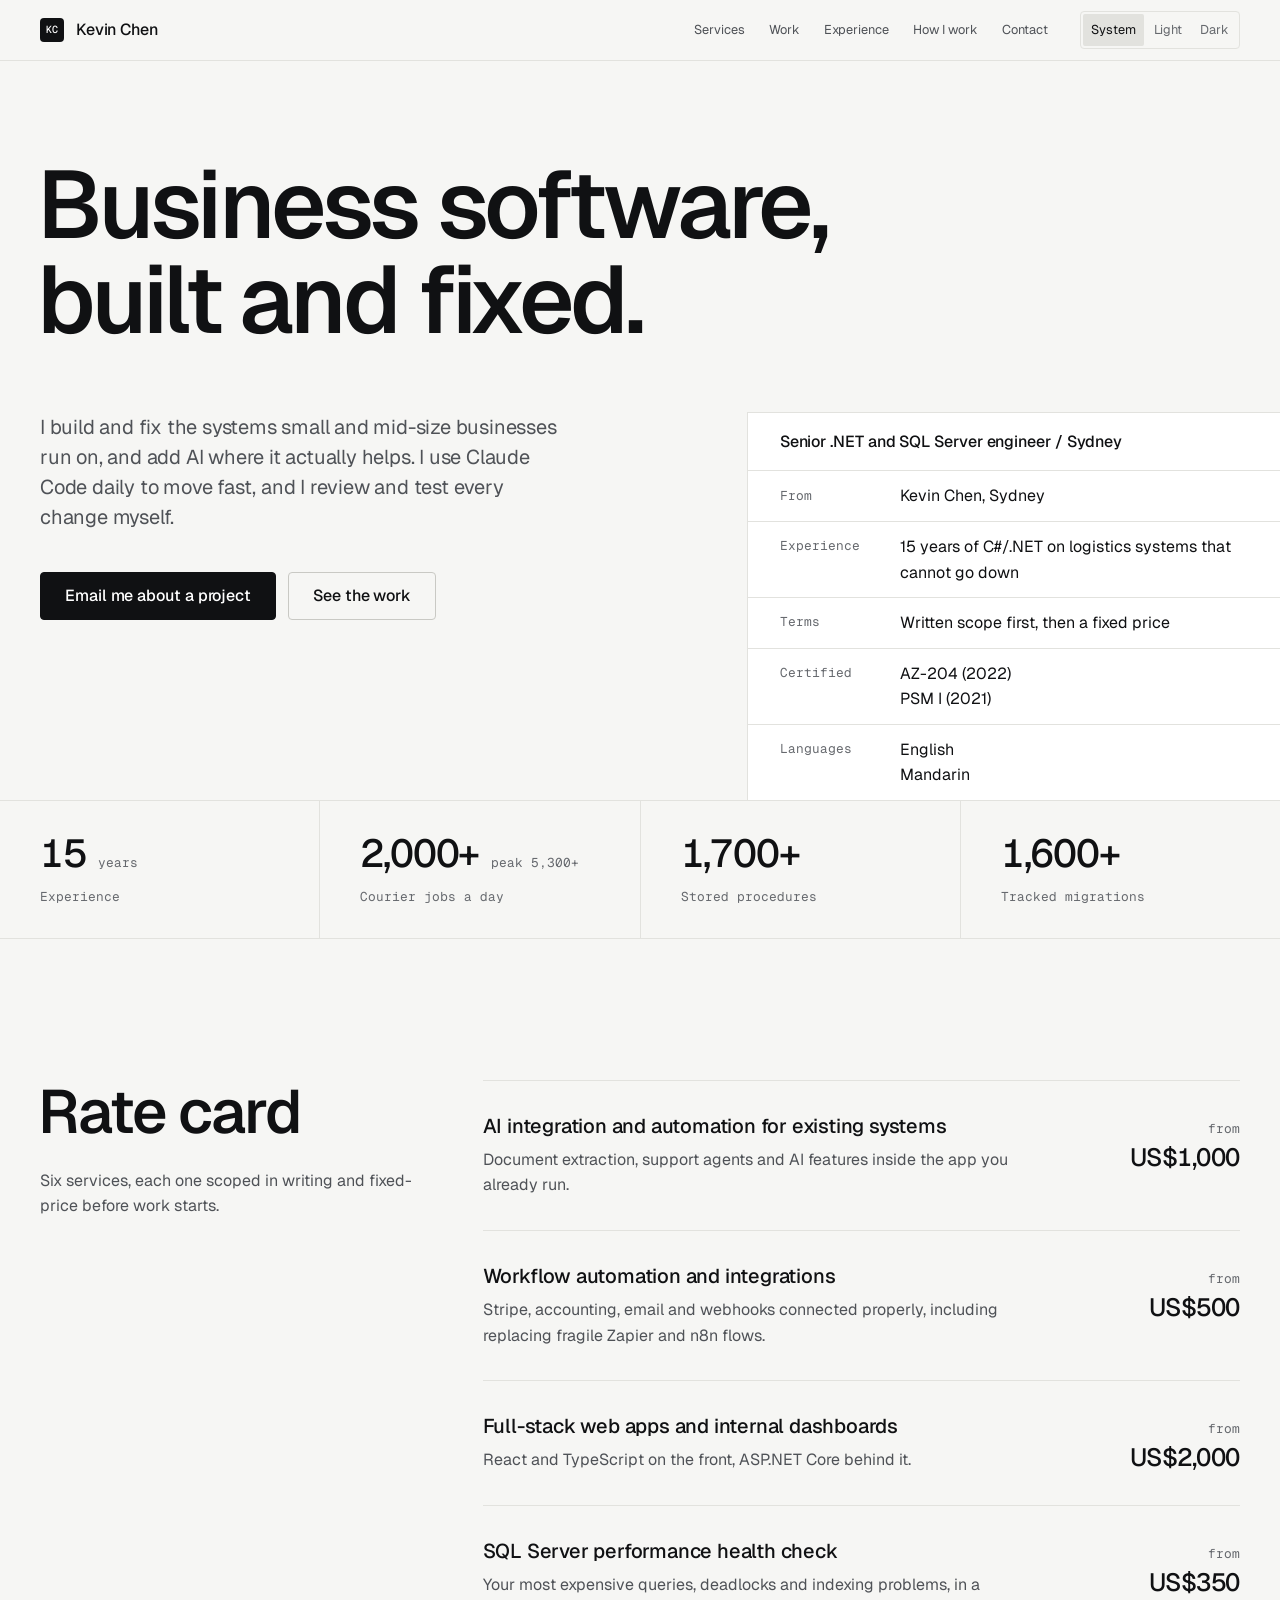
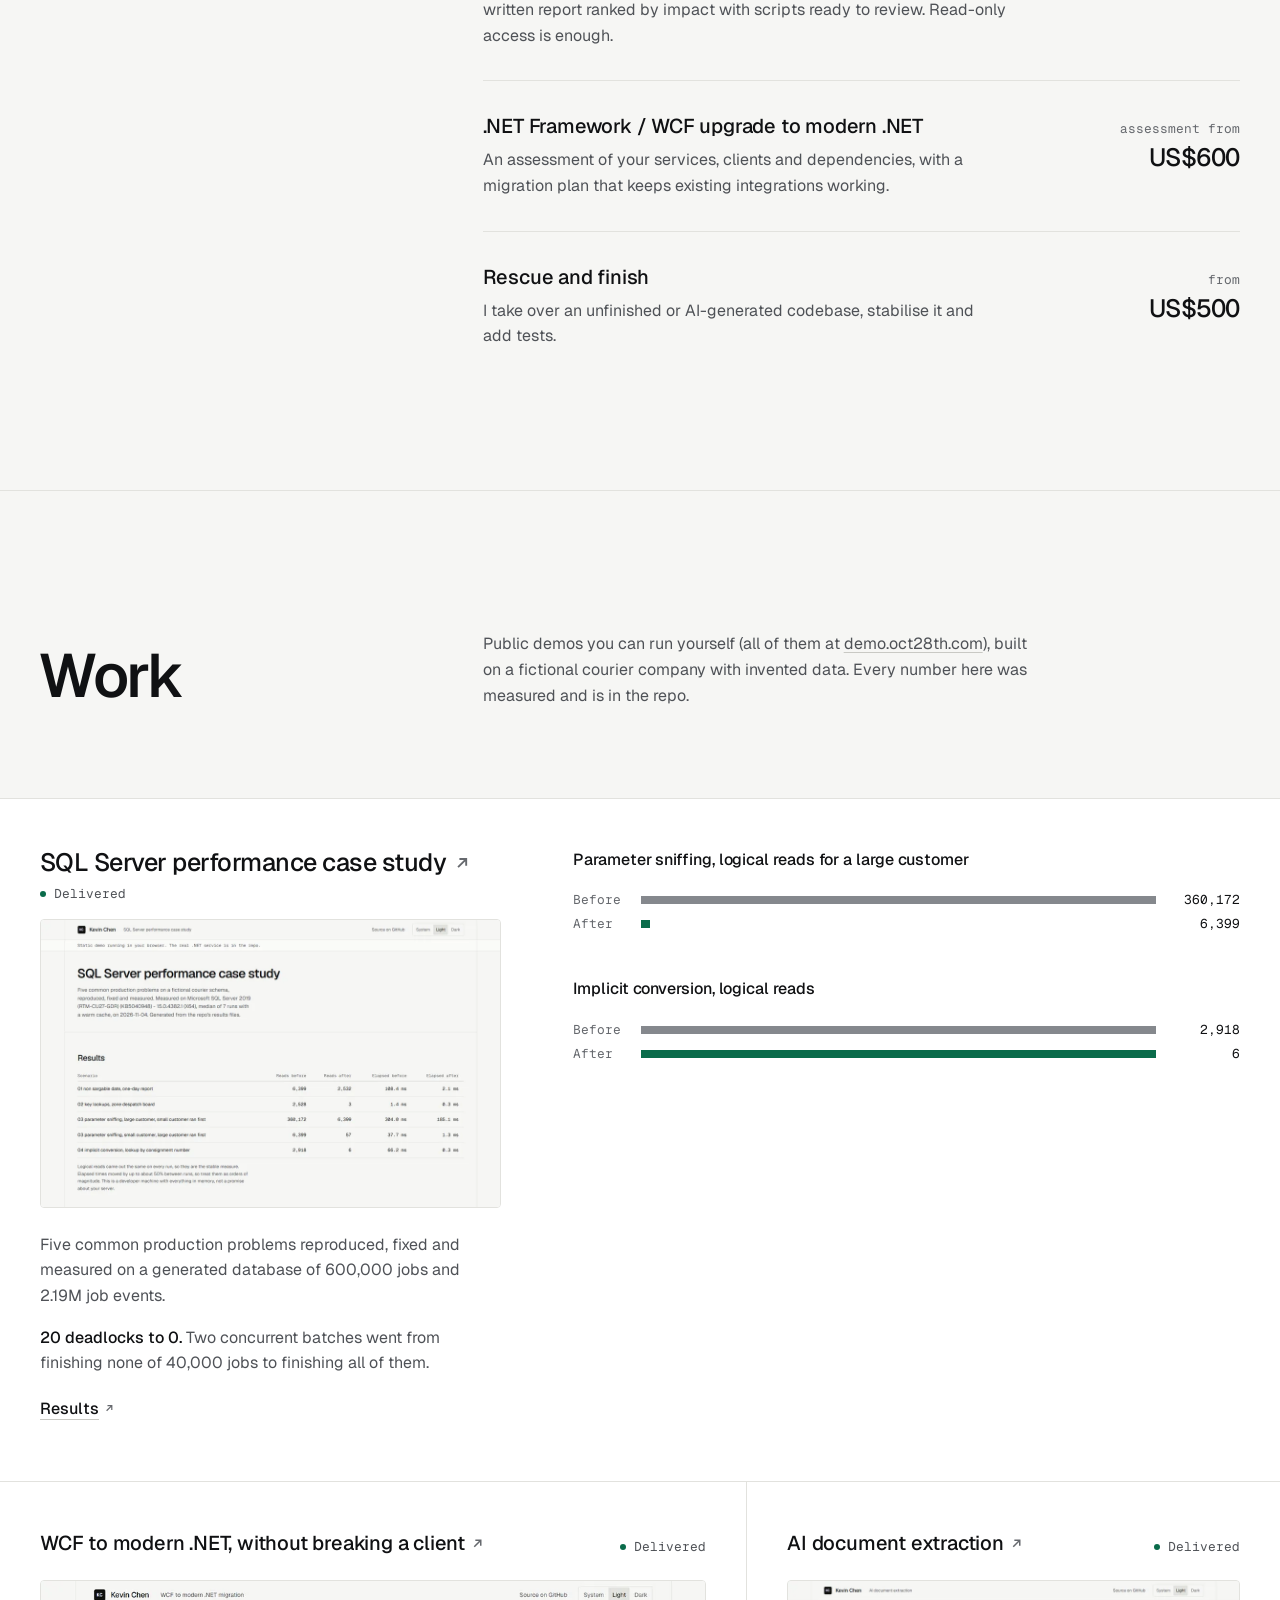
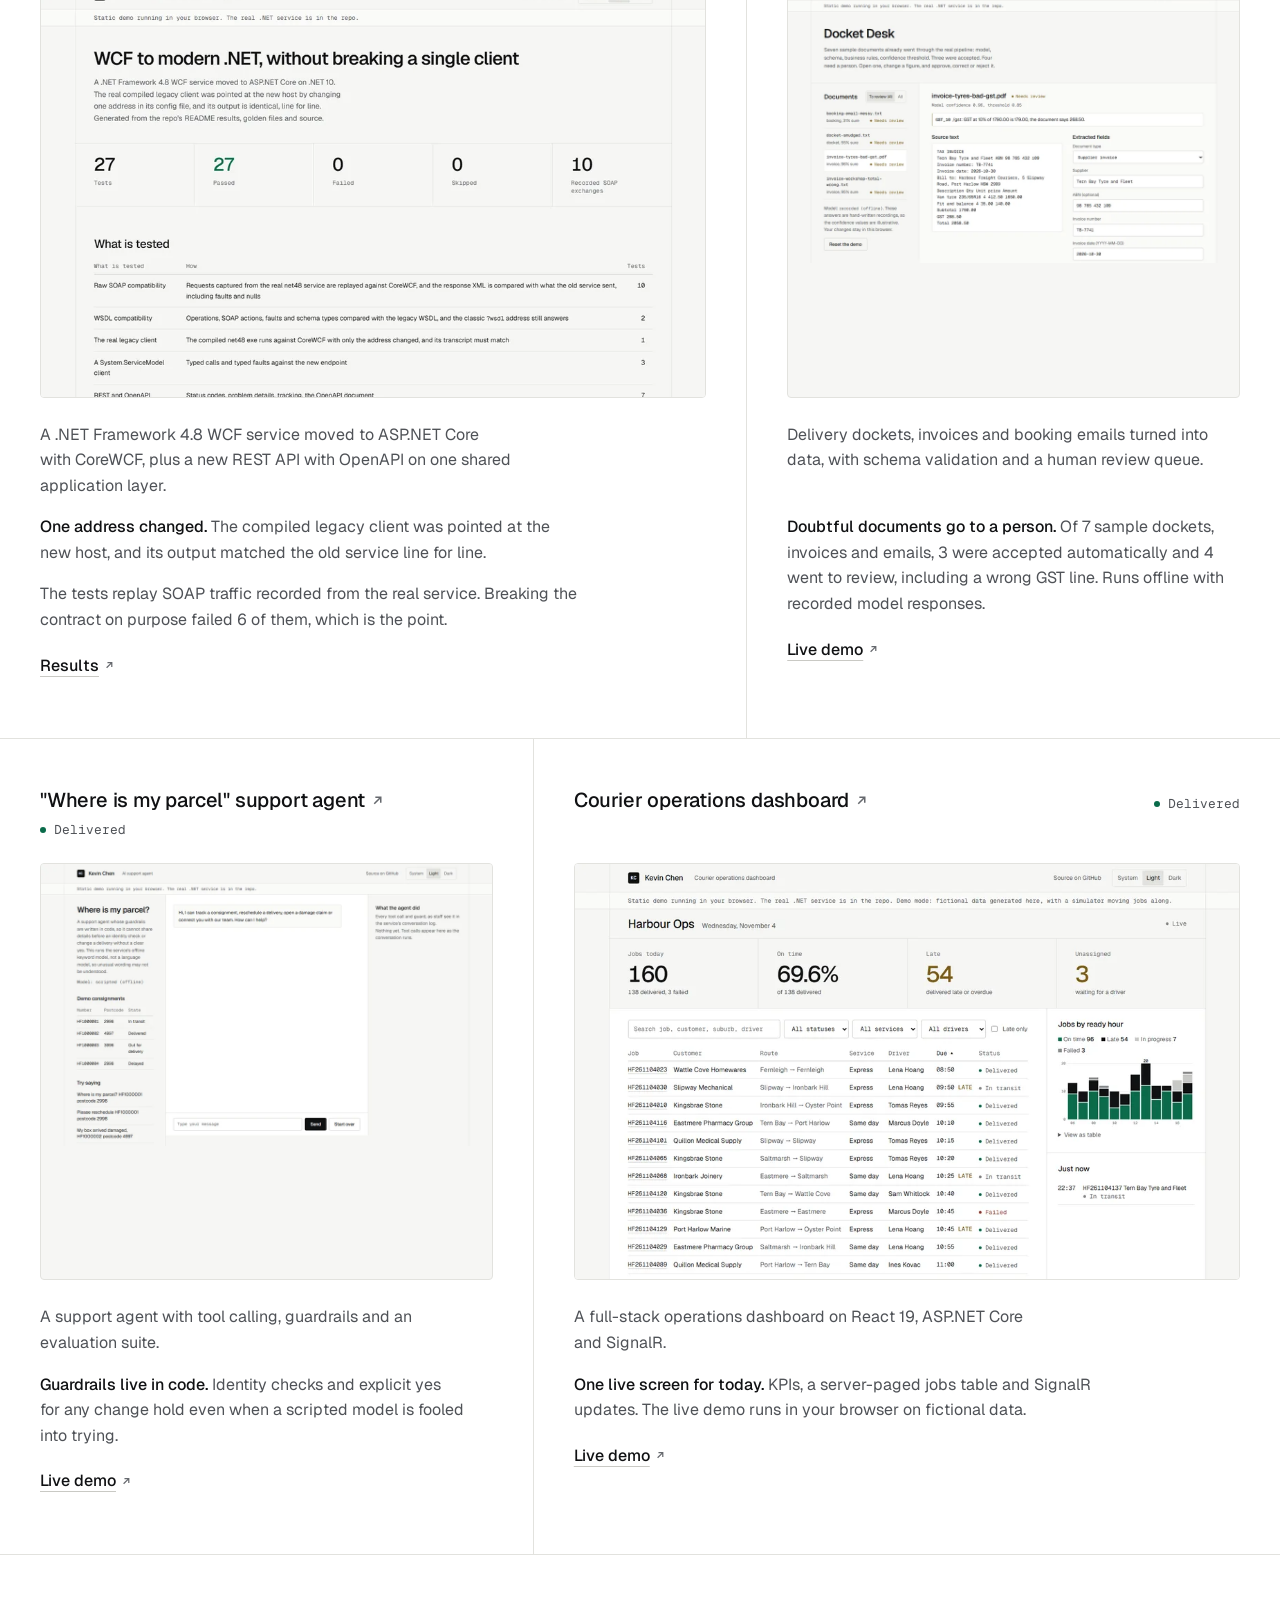
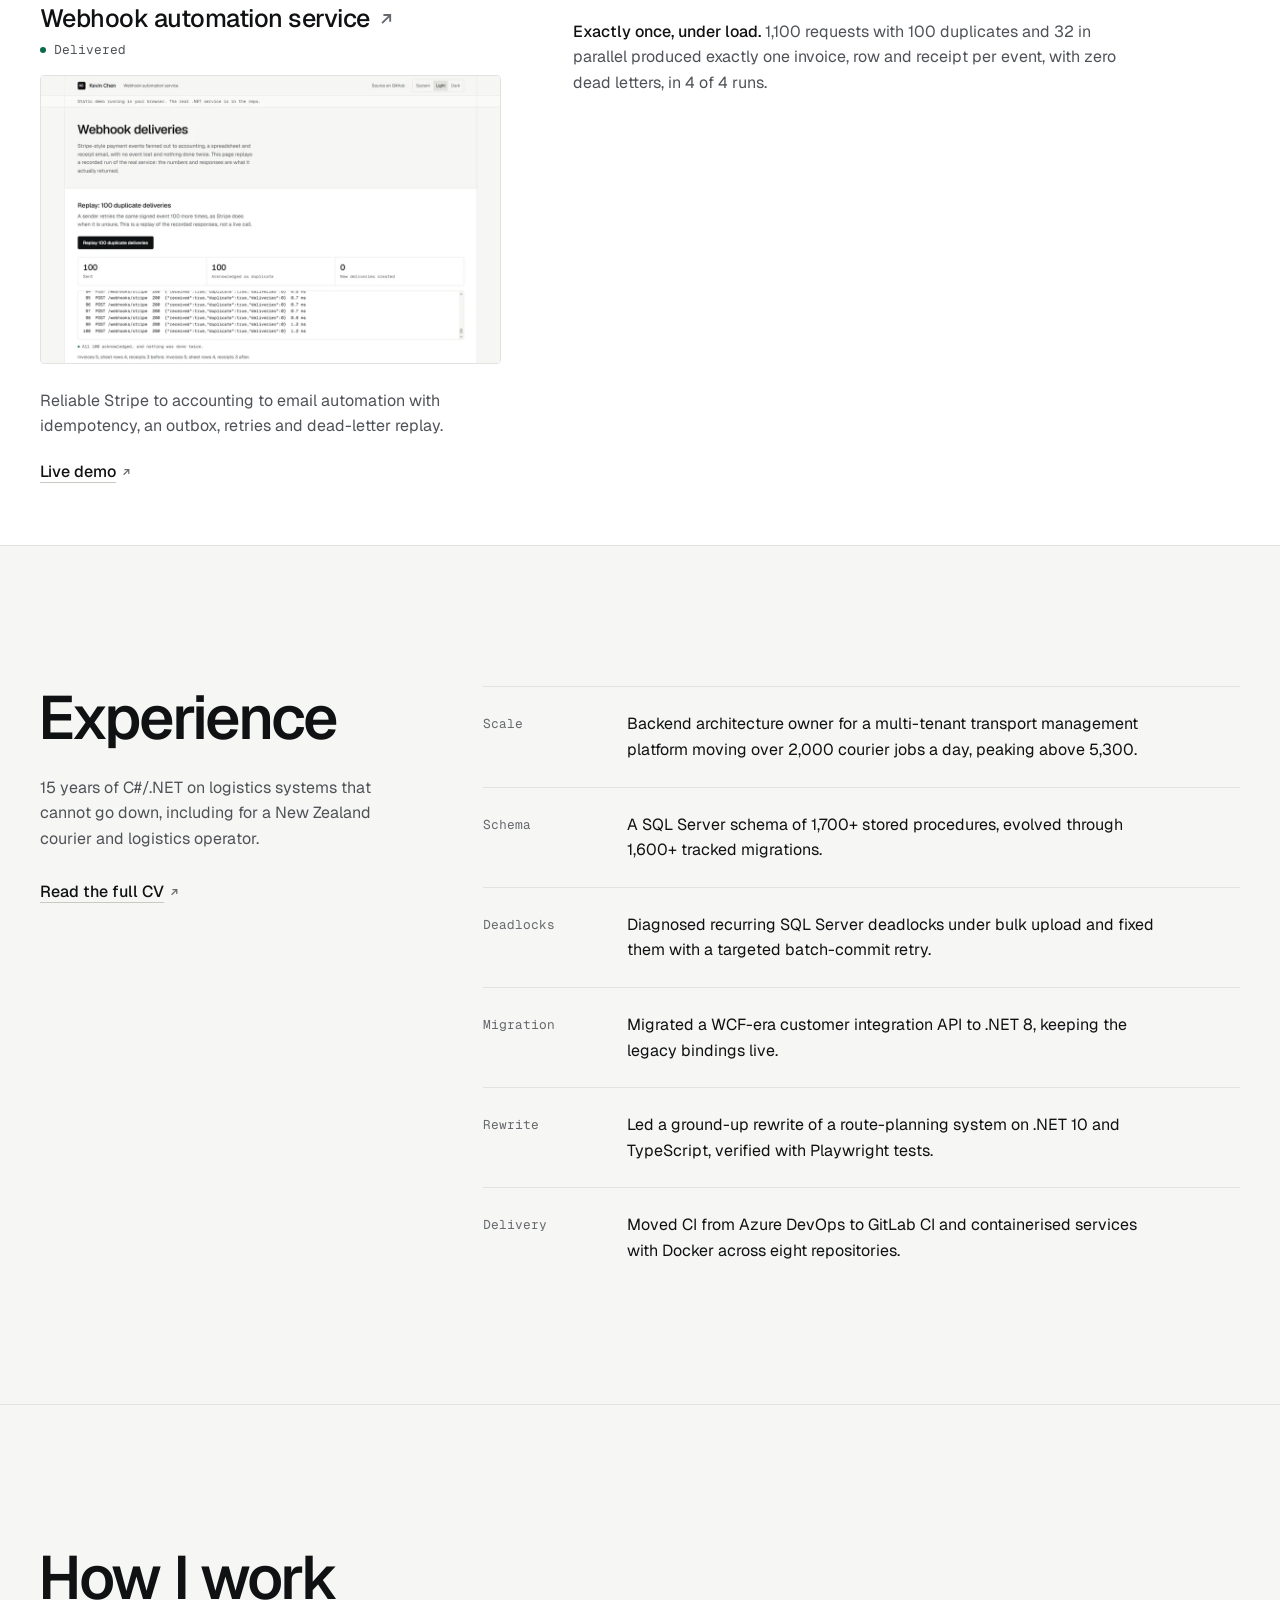
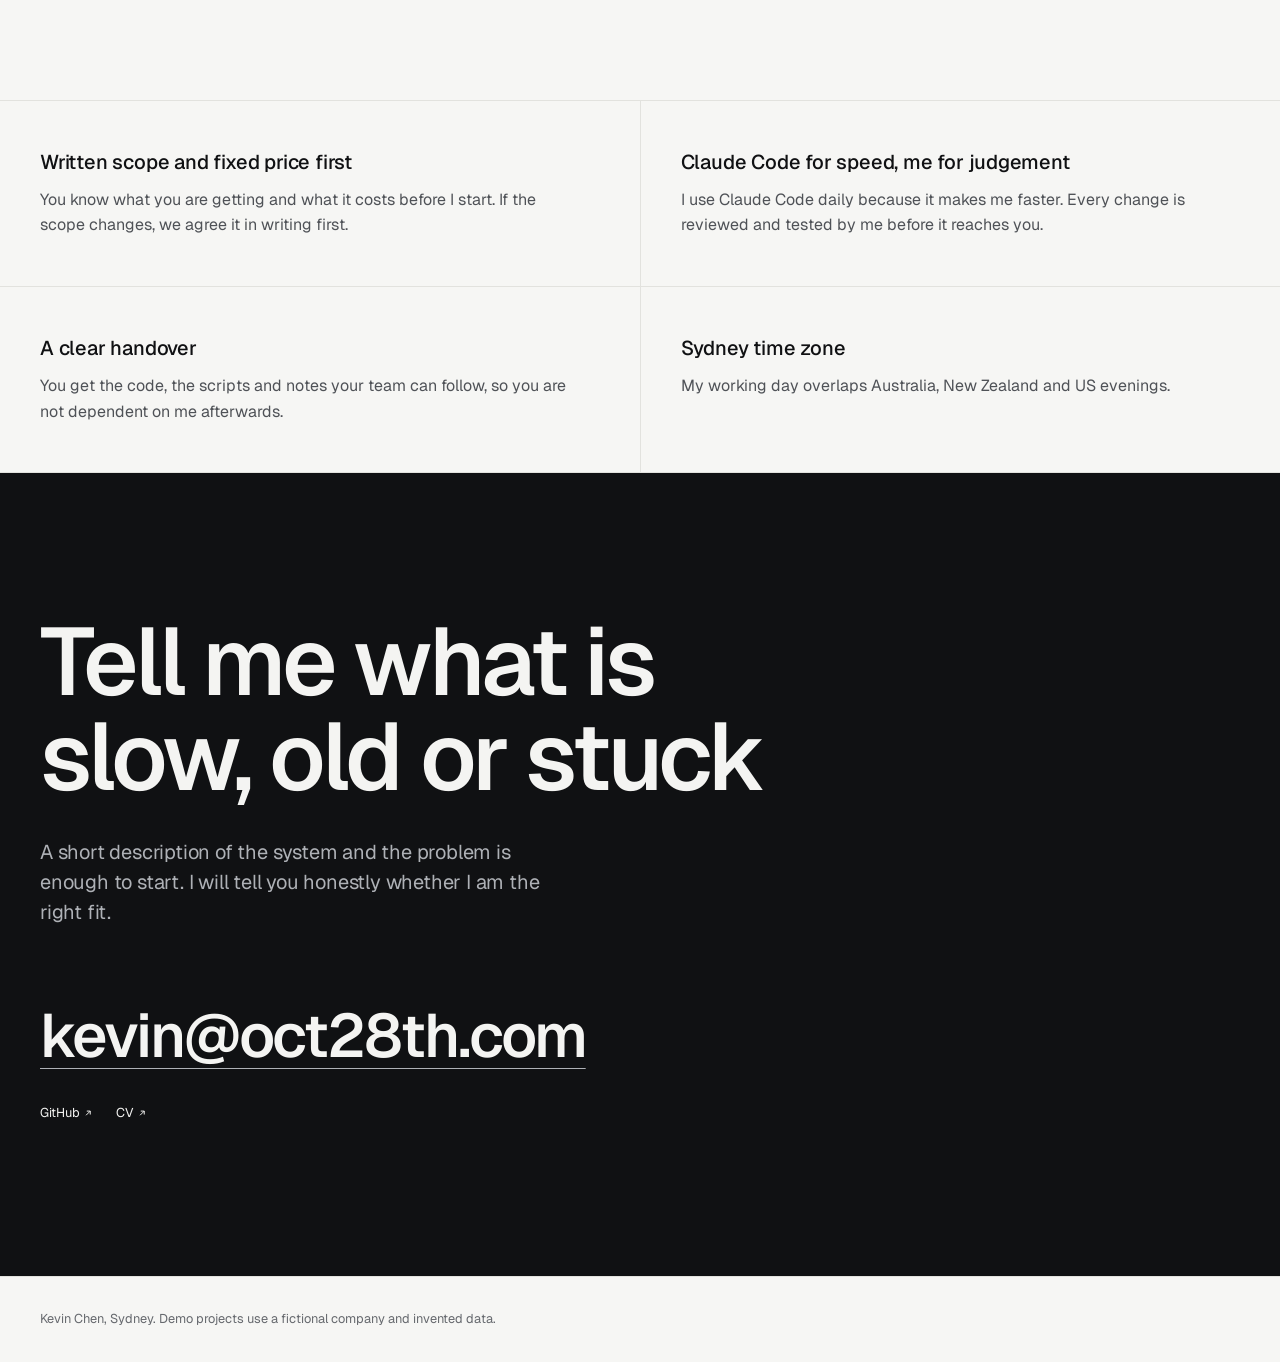
==== index.html @ 14c9fc5d "Work cards: clickable live demo thumbnails (light and dark), test counts removed except SQL" ====
<!doctype html>
<html lang="en">
<head>
  <meta charset="utf-8">
  <meta name="viewport" content="width=device-width, initial-scale=1">
  <title>Kevin Chen - Senior .NET and SQL Server Engineer, Sydney</title>
  <meta name="description" content="Senior .NET and SQL Server engineer in Sydney. I build and fix business software and add AI where it actually helps. Fixed price, written scope first.">
  <meta name="author" content="Kevin Chen">
  <link rel="canonical" href="https://oct28th.com/">
  <meta property="og:type" content="website">
  <meta property="og:site_name" content="Kevin Chen">
  <meta property="og:url" content="https://oct28th.com/">
  <meta property="og:title" content="Kevin Chen - Senior .NET and SQL Server Engineer">
  <meta property="og:description" content="I build and fix business software and add AI where it actually helps. Sydney based. Fixed price, written scope first.">
  <meta name="twitter:card" content="summary">
  <meta name="color-scheme" content="light dark">
  <meta name="theme-color" media="(prefers-color-scheme: light)" content="#f6f6f4">
  <meta name="theme-color" media="(prefers-color-scheme: dark)" content="#0a0b0c">
  <script>
    /* Runs before first paint so a saved theme never flashes. No saved choice means System: CSS follows the OS by itself. */
    (function () {
      var root = document.documentElement;
      root.classList.add("js");
      try {
        var saved = localStorage.getItem("theme");
        if (saved === "light" || saved === "dark") root.dataset.theme = saved;
      } catch (e) {}
    })();
  </script>
  <link rel="icon" href="favicon.svg" type="image/svg+xml">
  <link rel="preconnect" href="https://fonts.googleapis.com">
  <link rel="preconnect" href="https://fonts.gstatic.com" crossorigin>
  <link rel="stylesheet" href="https://fonts.googleapis.com/css2?family=Geist:wght@400..700&family=Geist+Mono:wght@400..600&display=swap">
  <link rel="stylesheet" href="styles.css">
</head>
<body>
  <a class="skip" href="#main">Skip to content</a>

  <svg width="0" height="0" class="sprite" aria-hidden="true" focusable="false">
    <symbol id="ext" viewBox="0 0 12 12"><path d="M3 9l6-6M4 3h5v5" fill="none" stroke="currentColor" stroke-width="1.4"/></symbol>
  </svg>

  <header class="topbar">
    <div class="wrap topbar-row">
      <a class="mark" href="#top"><span class="mark-box" aria-hidden="true">KC</span>Kevin Chen</a>
      <nav aria-label="Sections">
        <a href="#services">Services</a>
        <a href="#work">Work</a>
        <a href="#experience">Experience</a>
        <a href="#how">How I work</a>
        <a href="#contact">Contact</a>
      </nav>
      <fieldset class="theme">
        <legend class="sr">Theme</legend>
        <label><input type="radio" name="theme" value="system" checked><span>System</span></label>
        <label><input type="radio" name="theme" value="light"><span>Light</span></label>
        <label><input type="radio" name="theme" value="dark"><span>Dark</span></label>
      </fieldset>
    </div>
  </header>

  <main id="main">
    <section class="hero" id="top">
      <div class="wrap hero-inner">
        <h1><span>Business software,</span> <span>built and fixed.</span></h1>
        <div class="hero-grid">
          <div class="hero-copy">
            <p class="lede">I build and fix the systems small and mid-size businesses run on, and add AI where it actually helps. I use Claude Code daily to move fast, and I review and test every change myself.</p>
            <div class="actions">
              <a class="btn" href="mailto:kevin@oct28th.com?subject=Project%20enquiry">Email me about a project</a>
              <a class="btn btn-ghost" href="#work">See the work</a>
            </div>
          </div>

          <aside class="panel" aria-label="Summary">
            <p class="panel-head">Senior .NET and SQL Server engineer / Sydney</p>
            <dl>
              <div><dt>From</dt><dd>Kevin Chen, Sydney</dd></div>
              <div><dt>Experience</dt><dd>15 years of C#/.NET on logistics systems that cannot go down</dd></div>
              <div><dt>Terms</dt><dd>Written scope first, then a fixed price</dd></div>
              <div><dt>Certified</dt><dd>AZ-204 (2022)<br>PSM I (2021)</dd></div>
              <div><dt>Languages</dt><dd>English<br>Mandarin</dd></div>
            </dl>
          </aside>
        </div>
      </div>
    </section>

    <section class="tally" aria-label="Scale of past work">
      <div class="wrap">
        <dl class="tally-row">
          <div><dt>Experience</dt><dd>15 <small>years</small></dd></div>
          <div><dt>Courier jobs a day</dt><dd>2,000+ <small>peak 5,300+</small></dd></div>
          <div><dt>Stored procedures</dt><dd>1,700+</dd></div>
          <div><dt>Tracked migrations</dt><dd>1,600+</dd></div>
        </dl>
      </div>
    </section>

    <section class="section" id="services" aria-labelledby="services-title">
      <div class="wrap split">
        <header class="split-head">
          <h2 id="services-title">Rate card</h2>
          <p class="note">Six services, each one scoped in writing and fixed-price before work starts.</p>
        </header>
        <ol class="rates">
          <li>
            <div>
              <h3>AI integration and automation for existing systems</h3>
              <p>Document extraction, support agents and AI features inside the app you already run.</p>
            </div>
            <p class="rate-price"><small>from</small> US$1,000</p>
          </li>
          <li>
            <div>
              <h3>Workflow automation and integrations</h3>
              <p>Stripe, accounting, email and webhooks connected properly, including replacing fragile Zapier and n8n flows.</p>
            </div>
            <p class="rate-price"><small>from</small> US$500</p>
          </li>
          <li>
            <div>
              <h3>Full-stack web apps and internal dashboards</h3>
              <p>React and TypeScript on the front, ASP.NET Core behind it.</p>
            </div>
            <p class="rate-price"><small>from</small> US$2,000</p>
          </li>
          <li>
            <div>
              <h3>SQL Server performance health check</h3>
              <p>Your most expensive queries, deadlocks and indexing problems, in a written report ranked by impact with scripts ready to review. Read-only access is enough.</p>
            </div>
            <p class="rate-price"><small>from</small> US$350</p>
          </li>
          <li>
            <div>
              <h3>.NET Framework / WCF upgrade to modern .NET</h3>
              <p>An assessment of your services, clients and dependencies, with a migration plan that keeps existing integrations working.</p>
            </div>
            <p class="rate-price"><small>assessment from</small> US$600</p>
          </li>
          <li>
            <div>
              <h3>Rescue and finish</h3>
              <p>I take over an unfinished or AI-generated codebase, stabilise it and add tests.</p>
            </div>
            <p class="rate-price"><small>from</small> US$500</p>
          </li>
        </ol>
      </div>
    </section>

    <section class="section section-flush" id="work" aria-labelledby="work-title">
      <div class="wrap">
        <header class="top-head">
          <h2 id="work-title">Work</h2>
          <p class="note">Public demos you can run yourself (all of them at <a class="inline-link" href="https://demo.oct28th.com/" target="_blank" rel="noopener">demo.oct28th.com</a>), built on a fictional courier company with invented data. Every number here was measured and is in the repo.</p>
        </header>

        <div class="cases">
          <article class="case case-wide">
            <div class="case-copy">
              <div class="case-head">
                <h3><a href="https://github.com/KevinDemo/sqlserver-performance-demo" target="_blank" rel="noopener">SQL Server performance case study<svg class="ext" aria-hidden="true" focusable="false"><use href="#ext"/></svg><span class="sr"> (opens in a new tab)</span></a></h3>
                <p class="tag">Delivered</p>
              </div>
              <a class="case-shot" href="https://demo.oct28th.com/sqlserver-performance-demo/" target="_blank" rel="noopener" aria-label="Open the SQL Server performance results live demo (opens in a new tab)">
                <img class="shot-light" src="img/sqlserver-performance-demo-light.webp" width="960" height="600" loading="lazy" decoding="async" alt="Screenshot of the SQL Server performance results">
                <img class="shot-dark" src="img/sqlserver-performance-demo-dark.webp" width="960" height="600" loading="lazy" decoding="async" alt="Screenshot of the SQL Server performance results">
              </a>
              <p>Five common production problems reproduced, fixed and measured on a generated database of 600,000 jobs and 2.19M job events.</p>
              <p class="result"><strong>20 deadlocks to 0.</strong> Two concurrent batches went from finishing none of 40,000 jobs to finishing all of them.</p>
              <p class="case-extra"><a class="textlink" href="https://demo.oct28th.com/sqlserver-performance-demo/" target="_blank" rel="noopener">Results<svg class="ext" aria-hidden="true" focusable="false"><use href="#ext"/></svg><span class="sr"> (opens in a new tab)</span></a></p>
            </div>
            <div class="case-proof">
              <figure class="meter">
                <figcaption>Parameter sniffing, logical reads for a large customer</figcaption>
                <div class="meter-row"><span class="meter-key">Before</span><span class="meter-track"><i class="meter-before" style="width:100%"></i></span><span class="meter-val">360,172</span></div>
                <div class="meter-row"><span class="meter-key">After</span><span class="meter-track"><i class="meter-after" style="width:1.78%"></i></span><span class="meter-val">6,399</span></div>
              </figure>
              <figure class="meter">
                <figcaption>Implicit conversion, logical reads</figcaption>
                <div class="meter-row"><span class="meter-key">Before</span><span class="meter-track"><i class="meter-before" style="width:100%"></i></span><span class="meter-val">2,918</span></div>
                <div class="meter-row"><span class="meter-key">After</span><span class="meter-track"><i class="meter-after" style="width:0.21%"></i></span><span class="meter-val">6</span></div>
              </figure>
            </div>
          </article>

          <article class="case case-7">
            <div class="case-head">
              <h3><a href="https://github.com/KevinDemo/wcf-to-modern-dotnet-migration" target="_blank" rel="noopener">WCF to modern .NET, without breaking a client<svg class="ext" aria-hidden="true" focusable="false"><use href="#ext"/></svg><span class="sr"> (opens in a new tab)</span></a></h3>
              <p class="tag">Delivered</p>
            </div>
            <a class="case-shot" href="https://demo.oct28th.com/wcf-to-modern-dotnet-migration/" target="_blank" rel="noopener" aria-label="Open the WCF migration results live demo (opens in a new tab)">
              <img class="shot-light" src="img/wcf-to-modern-dotnet-migration-light.webp" width="960" height="600" loading="lazy" decoding="async" alt="Screenshot of the WCF migration results">
              <img class="shot-dark" src="img/wcf-to-modern-dotnet-migration-dark.webp" width="960" height="600" loading="lazy" decoding="async" alt="Screenshot of the WCF migration results">
            </a>
            <p>A .NET Framework 4.8 WCF service moved to ASP.NET Core with CoreWCF, plus a new REST API with OpenAPI on one shared application layer.</p>
            <div class="case-after">
              <p class="result"><strong>One address changed.</strong> The compiled legacy client was pointed at the new host, and its output matched the old service line for line.</p>
              <p class="result">The tests replay SOAP traffic recorded from the real service. Breaking the contract on purpose failed 6 of them, which is the point.</p>
              <p class="case-extra"><a class="textlink" href="https://demo.oct28th.com/wcf-to-modern-dotnet-migration/" target="_blank" rel="noopener">Results<svg class="ext" aria-hidden="true" focusable="false"><use href="#ext"/></svg><span class="sr"> (opens in a new tab)</span></a></p>
            </div>
          </article>

          <article class="case case-5">
            <div class="case-head">
              <h3><a href="https://github.com/KevinDemo/ai-document-extraction" target="_blank" rel="noopener">AI document extraction<svg class="ext" aria-hidden="true" focusable="false"><use href="#ext"/></svg><span class="sr"> (opens in a new tab)</span></a></h3>
              <p class="tag">Delivered</p>
            </div>
            <a class="case-shot" href="https://demo.oct28th.com/ai-document-extraction/" target="_blank" rel="noopener" aria-label="Open the AI document extraction review queue live demo (opens in a new tab)">
              <img class="shot-light" src="img/ai-document-extraction-light.webp" width="960" height="600" loading="lazy" decoding="async" alt="Screenshot of the AI document extraction review queue">
              <img class="shot-dark" src="img/ai-document-extraction-dark.webp" width="960" height="600" loading="lazy" decoding="async" alt="Screenshot of the AI document extraction review queue">
            </a>
            <p>Delivery dockets, invoices and booking emails turned into data, with schema validation and a human review queue.</p>
            <div class="case-after">
              <p class="result"><strong>Doubtful documents go to a person.</strong> Of 7 sample dockets, invoices and emails, 3 were accepted automatically and 4 went to review, including a wrong GST line. Runs offline with recorded model responses.</p>
              <p class="case-extra"><a class="textlink" href="https://demo.oct28th.com/ai-document-extraction/" target="_blank" rel="noopener">Live demo<svg class="ext" aria-hidden="true" focusable="false"><use href="#ext"/></svg><span class="sr"> (opens in a new tab)</span></a></p>
            </div>
          </article>

          <article class="case case-5">
            <div class="case-head">
              <h3><a href="https://github.com/KevinDemo/ai-support-agent" target="_blank" rel="noopener">"Where is my parcel" support agent<svg class="ext" aria-hidden="true" focusable="false"><use href="#ext"/></svg><span class="sr"> (opens in a new tab)</span></a></h3>
              <p class="tag">Delivered</p>
            </div>
            <a class="case-shot" href="https://demo.oct28th.com/ai-support-agent/" target="_blank" rel="noopener" aria-label="Open the Support agent chat live demo (opens in a new tab)">
              <img class="shot-light" src="img/ai-support-agent-light.webp" width="960" height="600" loading="lazy" decoding="async" alt="Screenshot of the Support agent chat">
              <img class="shot-dark" src="img/ai-support-agent-dark.webp" width="960" height="600" loading="lazy" decoding="async" alt="Screenshot of the Support agent chat">
            </a>
            <p>A support agent with tool calling, guardrails and an evaluation suite.</p>
            <div class="case-after">
              <p class="result"><strong>Guardrails live in code.</strong> Identity checks and explicit yes for any change hold even when a scripted model is fooled into trying.</p>
              <p class="case-extra"><a class="textlink" href="https://demo.oct28th.com/ai-support-agent/" target="_blank" rel="noopener">Live demo<svg class="ext" aria-hidden="true" focusable="false"><use href="#ext"/></svg><span class="sr"> (opens in a new tab)</span></a></p>
            </div>
          </article>

          <article class="case case-7">
            <div class="case-head">
              <h3><a href="https://github.com/KevinDemo/courier-ops-dashboard" target="_blank" rel="noopener">Courier operations dashboard<svg class="ext" aria-hidden="true" focusable="false"><use href="#ext"/></svg><span class="sr"> (opens in a new tab)</span></a></h3>
              <p class="tag">Delivered</p>
            </div>
            <a class="case-shot" href="https://demo.oct28th.com/courier-ops-dashboard/" target="_blank" rel="noopener" aria-label="Open the Courier operations dashboard live demo (opens in a new tab)">
              <img class="shot-light" src="img/courier-ops-dashboard-light.webp" width="960" height="600" loading="lazy" decoding="async" alt="Screenshot of the Courier operations dashboard">
              <img class="shot-dark" src="img/courier-ops-dashboard-dark.webp" width="960" height="600" loading="lazy" decoding="async" alt="Screenshot of the Courier operations dashboard">
            </a>
            <p>A full-stack operations dashboard on React 19, ASP.NET Core and SignalR.</p>
            <div class="case-after">
              <p class="result"><strong>One live screen for today.</strong> KPIs, a server-paged jobs table and SignalR updates. The live demo runs in your browser on fictional data.</p>
              <p class="case-extra"><a class="textlink" href="https://demo.oct28th.com/courier-ops-dashboard/" target="_blank" rel="noopener">Live demo<svg class="ext" aria-hidden="true" focusable="false"><use href="#ext"/></svg><span class="sr"> (opens in a new tab)</span></a></p>
            </div>
          </article>

          <article class="case case-wide">
            <div class="case-copy">
              <div class="case-head">
                <h3><a href="https://github.com/KevinDemo/webhook-automation-service" target="_blank" rel="noopener">Webhook automation service<svg class="ext" aria-hidden="true" focusable="false"><use href="#ext"/></svg><span class="sr"> (opens in a new tab)</span></a></h3>
                <p class="tag">Delivered</p>
              </div>
              <a class="case-shot" href="https://demo.oct28th.com/webhook-automation-service/" target="_blank" rel="noopener" aria-label="Open the Webhook replay admin page live demo (opens in a new tab)">
                <img class="shot-light" src="img/webhook-automation-service-light.webp" width="960" height="600" loading="lazy" decoding="async" alt="Screenshot of the Webhook replay admin page">
                <img class="shot-dark" src="img/webhook-automation-service-dark.webp" width="960" height="600" loading="lazy" decoding="async" alt="Screenshot of the Webhook replay admin page">
              </a>
              <p>Reliable Stripe to accounting to email automation with idempotency, an outbox, retries and dead-letter replay.</p>
              <p class="case-extra"><a class="textlink" href="https://demo.oct28th.com/webhook-automation-service/" target="_blank" rel="noopener">Live demo<svg class="ext" aria-hidden="true" focusable="false"><use href="#ext"/></svg><span class="sr"> (opens in a new tab)</span></a></p>
            </div>
            <div class="case-proof">
              <p class="result"><strong>Exactly once, under load.</strong> 1,100 requests with 100 duplicates and 32 in parallel produced exactly one invoice, row and receipt per event, with zero dead letters, in 4 of 4 runs.</p>
            </div>
          </article>
        </div>
      </div>
    </section>

    <section class="section" id="experience" aria-labelledby="experience-title">
      <div class="wrap split">
        <header class="split-head">
          <h2 id="experience-title">Experience</h2>
          <p class="note">15 years of C#/.NET on logistics systems that cannot go down, including for a New Zealand courier and logistics operator.</p>
          <p class="split-link"><a class="textlink" href="https://oct28th.com/cv/" target="_blank" rel="noopener">Read the full CV<svg class="ext" aria-hidden="true" focusable="false"><use href="#ext"/></svg><span class="sr"> (opens in a new tab)</span></a></p>
        </header>
        <ul class="log">
          <li><span class="log-key">Scale</span><p>Backend architecture owner for a multi-tenant transport management platform moving over 2,000 courier jobs a day, peaking above 5,300.</p></li>
          <li><span class="log-key">Schema</span><p>A SQL Server schema of 1,700+ stored procedures, evolved through 1,600+ tracked migrations.</p></li>
          <li><span class="log-key">Deadlocks</span><p>Diagnosed recurring SQL Server deadlocks under bulk upload and fixed them with a targeted batch-commit retry.</p></li>
          <li><span class="log-key">Migration</span><p>Migrated a WCF-era customer integration API to .NET 8, keeping the legacy bindings live.</p></li>
          <li><span class="log-key">Rewrite</span><p>Led a ground-up rewrite of a route-planning system on .NET 10 and TypeScript, verified with Playwright tests.</p></li>
          <li><span class="log-key">Delivery</span><p>Moved CI from Azure DevOps to GitLab CI and containerised services with Docker across eight repositories.</p></li>
        </ul>
      </div>
    </section>

    <section class="section section-flush" id="how" aria-labelledby="how-title">
      <div class="wrap">
        <header class="top-head">
          <h2 id="how-title">How I work</h2>
        </header>
        <ol class="terms">
          <li>
            <h3>Written scope and fixed price first</h3>
            <p>You know what you are getting and what it costs before I start. If the scope changes, we agree it in writing first.</p>
          </li>
          <li>
            <h3>Claude Code for speed, me for judgement</h3>
            <p>I use Claude Code daily because it makes me faster. Every change is reviewed and tested by me before it reaches you.</p>
          </li>
          <li>
            <h3>A clear handover</h3>
            <p>You get the code, the scripts and notes your team can follow, so you are not dependent on me afterwards.</p>
          </li>
          <li>
            <h3>Sydney time zone</h3>
            <p>My working day overlaps Australia, New Zealand and US evenings.</p>
          </li>
        </ol>
      </div>
    </section>

    <section class="contact" id="contact" aria-labelledby="contact-title">
      <div class="wrap contact-inner">
        <h2 id="contact-title">Tell me what is slow, old or stuck</h2>
        <p class="contact-note">A short description of the system and the problem is enough to start. I will tell you honestly whether I am the right fit.</p>
        <p><a class="contact-mail" href="mailto:kevin@oct28th.com?subject=Project%20enquiry">kevin@oct28th.com</a></p>
        <p class="contact-links">
          <a href="https://github.com/KevinDemo" target="_blank" rel="noopener">GitHub<svg class="ext" aria-hidden="true" focusable="false"><use href="#ext"/></svg><span class="sr"> (opens in a new tab)</span></a>
          <a href="https://oct28th.com/cv/" target="_blank" rel="noopener">CV<svg class="ext" aria-hidden="true" focusable="false"><use href="#ext"/></svg><span class="sr"> (opens in a new tab)</span></a>
          <!-- Upwork profile link goes here once the profile exists, for example: <a href="UPWORK_PROFILE_URL" target="_blank" rel="noopener">Upwork</a> -->
        </p>
      </div>
    </section>
  </main>

  <footer class="footer">
    <div class="wrap">
      <p>Kevin Chen, Sydney. Demo projects use a fictional company and invented data.</p>
    </div>
  </footer>

  <script>
    (function () {
      var root = document.documentElement;
      var metas = document.querySelectorAll('meta[name="theme-color"]');
      var system = [].map.call(metas, function (m) { return m.content; });
      var chrome = { light: "#f6f6f4", dark: "#0a0b0c" };
      var radios = document.querySelectorAll('input[name="theme"]');

      function apply(choice) {
        if (choice === "system") delete root.dataset.theme;
        else root.dataset.theme = choice;
        [].forEach.call(metas, function (m, i) { m.content = chrome[choice] || system[i]; });
      }

      var saved = "system";
      try { saved = localStorage.getItem("theme") || "system"; } catch (e) {}
      if (saved !== "light" && saved !== "dark") saved = "system";
      apply(saved);

      if ("IntersectionObserver" in window && !matchMedia("(prefers-reduced-motion: reduce)").matches) {
        var seen = new IntersectionObserver(function (entries) {
          entries.forEach(function (entry) {
            if (!entry.isIntersecting) return;
            entry.target.classList.remove("arm");
            seen.unobserve(entry.target);
          });
        }, { rootMargin: "0px 0px -15% 0px" });
        [].forEach.call(document.querySelectorAll(".meter"), function (meter) {
          if (meter.getBoundingClientRect().top < innerHeight) return;
          meter.classList.add("arm");
          seen.observe(meter);
        });
      }

      [].forEach.call(radios, function (radio) {
        radio.checked = radio.value === saved;
        radio.addEventListener("change", function () {
          apply(radio.value);
          try { localStorage.setItem("theme", radio.value); } catch (e) {}
        });
      });
    })();
  </script>
</body>
</html>
---- styles.css ----
/* The Measured Sheet. Tokens and rules are documented in DESIGN.md. */

:root {
  color-scheme: light;

  /* Light: stone ground, white sheets, solid ink close. */
  --ground: #f6f6f4;
  --surface: #ffffff;
  --surface-raised: #fbfbf9;
  --line: #e2e2de;
  --line-strong: #c9c9c4;
  --ink: #101113;
  --ink-2: #4f5257;
  --ink-3: #66696e;
  --accent: #0a6b4a;
  --meter: #85888d;
  --segment: #e2e2de;
  --on-ink: #ffffff;
  --close-ground: #101113;
  --close-ink: #f4f4f2;
  --close-ink-2: #aeb1b6;
  --close-line: #2a2c30;
  --display-weight: 560;

  /* Type scale: ratio 1.25 from 16px. */
  --t-label: .8rem;
  --t-body: 1rem;
  --t-lead: 1.25rem;
  --t-title: 1.563rem;
  --t-heading: clamp(1.953rem, 1.6rem + 1.2vw, 2.441rem);
  --t-figure: clamp(2.441rem, 2rem + 1.4vw, 3.052rem);
  --t-headline: clamp(2.441rem, 1.7rem + 3vw, 3.815rem);
  --t-display: clamp(2.75rem, .9rem + 7.2vw, 5.96rem);

  /* Spacing scale: 4px base. */
  --s-1: 4px;
  --s-2: 8px;
  --s-3: 12px;
  --s-4: 16px;
  --s-5: 20px;
  --s-6: 24px;
  --s-8: 32px;
  --s-10: 40px;
  --s-12: 48px;
  --s-16: 64px;
  --s-20: 80px;
  --s-24: 96px;
  --s-32: 128px;
  --s-40: 160px;

  --r-sm: 2px;
  --r: 4px;

  --page: 80rem;
  --gutter: clamp(var(--s-5), 4vw, var(--s-10));
  --section: clamp(var(--s-24), 11vw, var(--s-40));
  --measure: 34rem; /* about 72 characters of Geist at 16px; ch is too wide a unit in this face */

  --sans: "Geist", ui-sans-serif, system-ui, "Segoe UI", sans-serif;
  --mono: "Geist Mono", ui-monospace, Consolas, Menlo, monospace;
  --ease: cubic-bezier(.16, 1, .3, 1);
}

/* Dark: carbon ground, panels lifted by tone, lighter display weight.
   Declared twice on purpose: the media block is what makes System work without JS. */
@media (prefers-color-scheme: dark) {
  :root:not([data-theme="light"]) {
    color-scheme: dark;
    --ground: #0a0b0c;
    --surface: #111315;
    --surface-raised: #16181b;
    --line: #232529;
    --line-strong: #383b40;
    --ink: #edeef0;
    --ink-2: #a6a9af;
    --ink-3: #8e9299;
    --accent: #3fcf8e;
    --meter: #6e7177;
    --segment: #2a2d31;
    --on-ink: #0a0b0c;
    --close-ground: #15171a;
    --close-ink: #edeef0;
    --close-ink-2: #a6a9af;
    --close-line: #2b2e33;
    --display-weight: 500;
  }
}

:root[data-theme="dark"] {
  color-scheme: dark;
  --ground: #0a0b0c;
  --surface: #111315;
  --surface-raised: #16181b;
  --line: #232529;
  --line-strong: #383b40;
  --ink: #edeef0;
  --ink-2: #a6a9af;
  --ink-3: #8e9299;
  --accent: #3fcf8e;
  --meter: #6e7177;
  --segment: #2a2d31;
  --on-ink: #0a0b0c;
  --close-ground: #15171a;
  --close-ink: #edeef0;
  --close-ink-2: #a6a9af;
  --close-line: #2b2e33;
  --display-weight: 500;
}

/* Base */

*, *::before, *::after { box-sizing: border-box; }

html {
  scroll-behavior: smooth;
  scrollbar-color: var(--line-strong) var(--ground);
  -webkit-text-size-adjust: 100%;
}

body {
  margin: 0;
  background: var(--ground);
  color: var(--ink);
  font: 400 var(--t-body)/1.6 var(--sans);
  font-synthesis-weight: none;
  -webkit-font-smoothing: antialiased;
  overflow-wrap: break-word;
}

h1, h2, h3, p, ol, ul, dl, dd, figure, fieldset { margin: 0; padding: 0; }
ol, ul { list-style: none; }
small { font-size: inherit; }
strong { font-weight: 600; }
fieldset { border: 0; }

h1, h2 {
  font-weight: var(--display-weight);
  text-wrap: balance;
}

h1 { margin-left: -.03em; font-size: var(--t-display); line-height: 1; letter-spacing: -.04em; }
h2 { margin-left: -.03em; font-size: var(--t-headline); line-height: 1.05; letter-spacing: -.035em; }
h3 { font-size: var(--t-lead); font-weight: 500; line-height: 1.3; letter-spacing: -.01em; text-wrap: balance; }

p { max-width: var(--measure); text-wrap: pretty; }

a { color: inherit; }

::selection { background: var(--ink); color: var(--ground); }

:focus-visible {
  outline: 2px solid currentColor;
  outline-offset: 2px;
  border-radius: var(--r-sm);
}


.wrap {
  width: min(100%, var(--page));
  margin-inline: auto;
  padding-inline: var(--gutter);
}

.sprite { position: absolute; }

.sr {
  position: absolute;
  width: 1px;
  height: 1px;
  padding: 0;
  overflow: hidden;
  clip-path: inset(50%);
  white-space: nowrap;
}

.ext {
  width: .65em;
  height: .65em;
  margin-left: .3em;
  vertical-align: baseline;
  color: var(--ink-3);
}

.skip {
  position: absolute;
  left: var(--s-4);
  top: calc(var(--s-16) * -1);
  z-index: 20;
  padding: var(--s-3) var(--s-4);
  border-radius: var(--r);
  background: var(--ink);
  color: var(--on-ink);
  font-weight: 500;
}
.skip:focus { top: var(--s-3); }

/* Header */

.topbar {
  position: relative;
  z-index: 10;
  background: var(--ground);
  border-bottom: 1px solid var(--line);
}

.topbar-row {
  display: grid;
  grid-template-columns: 1fr auto;
  align-items: center;
  gap: 0 var(--s-4);
  padding-block: var(--s-2) 0;
}

.mark {
  display: inline-flex;
  align-items: center;
  gap: var(--s-3);
  min-height: 44px;
  width: fit-content;
  font-size: var(--t-body);
  font-weight: 500;
  letter-spacing: -.01em;
  text-decoration: none;
}

.mark-box {
  display: grid;
  place-items: center;
  width: var(--s-6);
  height: var(--s-6);
  border-radius: var(--r);
  background: var(--ink);
  color: var(--on-ink);
  font: 500 .64rem/1 var(--mono);
}

.topbar nav {
  grid-column: 1 / -1;
  grid-row: 2;
  display: flex;
  flex-wrap: wrap;
  justify-content: space-between;
  gap: 0 var(--s-3);
  font-size: var(--t-label);
}

.topbar nav a {
  display: inline-flex;
  align-items: center;
  min-height: 44px;
  color: var(--ink-2);
  text-decoration: none;
  transition: color .15s;
}
.topbar nav a:hover { color: var(--ink); }

/* Theme switcher. Without JS the page follows the system by itself, so the control is hidden. */

.theme {
  display: none;
  gap: 2px;
  padding: 2px;
  border: 1px solid var(--line);
  border-radius: var(--r);
  font-size: var(--t-label);
  line-height: 1;
}
.js .theme { display: inline-flex; }

.theme label { position: relative; display: block; }

.theme input {
  position: absolute;
  inset: 0;
  margin: 0;
  opacity: 0;
  cursor: pointer;
}

.theme span {
  display: flex;
  align-items: center;
  min-height: var(--s-8);
  padding-inline: var(--s-2);
  border-radius: var(--r-sm);
  color: var(--ink-3);
  transition: color .15s;
}
.theme label:hover span { color: var(--ink); }
.theme input:checked + span { background: var(--segment); color: var(--ink); }
.theme input:focus-visible + span {
  outline: 2px solid var(--ink);
  outline-offset: 1px;
}

/* Hero */

.hero-inner { padding-block: clamp(var(--s-20), 9vw, var(--s-32)) clamp(var(--s-20), 8vw, var(--s-24)); }

h1 span { display: block; animation: settle .9s var(--ease) both; }
h1 span:nth-child(2) { animation-delay: .08s; }

.hero-grid {
  display: grid;
  gap: var(--s-16);
  margin-top: clamp(var(--s-12), 6vw, var(--s-20));
}

.lede {
  max-width: 34rem;
  color: var(--ink-2);
  font-size: var(--t-lead);
  line-height: 1.5;
  letter-spacing: -.01em;
}

.actions {
  display: flex;
  flex-wrap: wrap;
  gap: var(--s-3);
  margin-top: var(--s-10);
}

.btn {
  display: inline-flex;
  align-items: center;
  min-height: var(--s-12);
  padding-inline: var(--s-6);
  border: 1px solid var(--ink);
  border-radius: var(--r);
  background: var(--ink);
  color: var(--on-ink);
  font-weight: 500;
  letter-spacing: -.005em;
  text-decoration: none;
  transition: background-color .15s, border-color .15s;
}
.btn:hover { background: var(--ink-2); border-color: var(--ink-2); }

.btn-ghost {
  border-color: var(--line-strong);
  background: transparent;
  color: var(--ink);
}
.btn-ghost:hover { background: var(--surface); border-color: var(--line-strong); }

.textlink {
  display: inline-block;
  padding-block: var(--s-3);
  font-weight: 500;
  text-decoration: underline;
  text-decoration-color: var(--line-strong);
  text-decoration-thickness: 1px;
  text-underline-offset: .3em;
  transition: text-decoration-color .15s;
}
.textlink:hover { text-decoration-color: currentColor; }

/* Summary panel */

.panel {
  align-self: start;
  border: 1px solid var(--line);
  border-radius: var(--r);
  background: var(--surface);
}

.panel-head {
  max-width: none;
  padding: var(--s-4) var(--s-6);
  text-wrap: balance;
  border-bottom: 1px solid var(--line);
  font-weight: 500;
  letter-spacing: -.005em;
}

.panel dl > div {
  display: grid;
  grid-template-columns: 6.5rem minmax(0, 1fr);
  gap: var(--s-4);
  padding: var(--s-3) var(--s-6);
}
.panel dl > div + div { border-top: 1px solid var(--line); }

.panel dt,
.tally dt,
.log-key,
.tag,
.meter-key,
.rate-price small {
  font: 400 var(--t-label)/1.4 var(--mono);
}

.panel dt { padding-top: .2rem; color: var(--ink-3); }

/* Scale of past work */

.tally { border-top: 1px solid var(--line); }
.tally .wrap { padding-inline: 0; }

.tally-row {
  display: grid;
  grid-template-columns: 1fr 1fr;
  gap: 1px;
  background: var(--line);
}

.tally-row > div {
  display: flex;
  flex-direction: column-reverse;
  justify-content: flex-end;
  padding: var(--s-8) var(--gutter);
  background: var(--ground);
}

.tally dt { margin-top: var(--s-3); color: var(--ink-3); }

.tally dd {
  font-size: var(--t-heading);
  font-weight: 500;
  line-height: 1.1;
  letter-spacing: -.03em;
  font-variant-numeric: tabular-nums;
}

.tally small {
  margin-left: var(--s-1);
  color: var(--ink-3);
  font: 400 var(--t-label)/1.4 var(--mono);
  letter-spacing: 0;
}

/* Sections */

.section { border-top: 1px solid var(--line); }
.section > .wrap { padding-block: var(--section); }
.section-flush > .wrap { padding-bottom: 0; }

.note { margin-top: var(--s-6); color: var(--ink-2); }

.split { display: grid; gap: var(--s-12); }
.split-link { margin-top: var(--s-4); }

.top-head { display: grid; gap: 0 var(--s-16); padding-bottom: clamp(var(--s-16), 7vw, var(--s-24)); }

/* Rate card */

.rates > li {
  display: grid;
  gap: var(--s-4);
  padding-block: var(--s-8);
  border-top: 1px solid var(--line);
}
.rates > li:last-child { padding-bottom: 0; }

.rates li div p { margin-top: var(--s-2); color: var(--ink-2); }

.rate-price {
  font-size: var(--t-title);
  font-weight: 500;
  line-height: 1.2;
  letter-spacing: -.02em;
  font-variant-numeric: tabular-nums;
  white-space: nowrap;
}

.rate-price small {
  margin-right: var(--s-2);
  color: var(--ink-3);
  letter-spacing: 0;
}

/* Work: a ruled grid that bleeds to the page edges. */

.cases,
.terms {
  display: grid;
  gap: 1px;
  margin-inline: calc(var(--gutter) * -1);
  border-top: 1px solid var(--line);
  background: var(--line);
}

.case {
  position: relative;
  display: flex;
  flex-direction: column;
  padding: clamp(var(--s-8), 4vw, var(--s-12)) var(--gutter);
  background: var(--surface);
  transition: background-color .15s;
}
.case:hover { background: var(--surface-raised); }

.case-head {
  display: flex;
  flex-wrap: wrap;
  justify-content: space-between;
  align-items: baseline;
  gap: var(--s-2) var(--s-6);
  margin-bottom: var(--s-4);
}

.tag {
  display: inline-flex;
  align-items: center;
  gap: var(--s-2);
  color: var(--ink-2);
  white-space: nowrap;
}
.tag::before {
  content: "";
  width: 6px;
  height: 6px;
  border-radius: 50%;
  background: var(--accent);
}

.case-wide h3 { font-size: var(--t-title); line-height: 1.2; letter-spacing: -.02em; }

.case h3 a { text-decoration: none; }
.case h3 a::after { content: ""; position: absolute; inset: 0; }
.case h3 a:focus-visible { outline: none; }
.case h3 a:focus-visible::after { outline: 2px solid var(--ink); outline-offset: -4px; border-radius: var(--r-sm); }
.case:hover h3 a { text-decoration: underline; text-decoration-color: var(--line-strong); text-decoration-thickness: 1px; text-underline-offset: .25em; }

.case p:not(.tag):not(.bigfig):not(.result):not(.case-extra) { color: var(--ink-2); }

.result { margin-top: var(--s-4); color: var(--ink-2); }
.result strong { color: var(--ink); font-weight: 500; }

.bigfig {
  margin-top: auto;
  padding-top: var(--s-12);
  font-size: var(--t-figure);
  font-weight: 500;
  line-height: 1.05;
  letter-spacing: -.035em;
  font-variant-numeric: tabular-nums;
}

.bigfig small {
  display: block;
  margin-top: var(--s-2);
  color: var(--ink-3);
  font: 400 var(--t-label)/1.4 var(--mono);
  letter-spacing: 0;
}

.case-extra { position: relative; z-index: 1; width: fit-content; margin-top: var(--s-2); }

.case-proof { margin-top: var(--s-10); }
.case-proof .bigfig { padding-top: 0; }

/* Measurement */

.meter + .meter { margin-top: var(--s-10); }

.meter figcaption { margin-bottom: var(--s-4); font-size: var(--t-body); font-weight: 500; letter-spacing: -.005em; }

.meter-row {
  display: grid;
  grid-template-columns: 3.5rem minmax(0, 1fr) 4.5rem;
  align-items: center;
  gap: var(--s-3);
  min-height: var(--s-6);
}

.meter-key { color: var(--ink-3); }

.meter-val {
  text-align: right;
  font: 400 var(--t-label)/1 var(--mono);
  font-variant-numeric: tabular-nums;
}

.meter-track { display: block; height: var(--s-2); }
.meter-track i { display: block; height: 100%; min-width: 2px; }
.meter-before { background: var(--meter); }
.meter-after { background: var(--accent); transition: width .9s var(--ease); }
@media screen { .arm .meter-after { width: 100% !important; } }

/* Experience */

.log > li {
  display: grid;
  gap: var(--s-1);
  padding-block: var(--s-6);
  border-top: 1px solid var(--line);
}
.log > li:last-child { padding-bottom: 0; }

.log-key { padding-top: .25rem; color: var(--ink-3); }

/* How I work */

.terms > li {
  padding: clamp(var(--s-8), 4vw, var(--s-12)) var(--gutter);
  background: var(--ground);
}
.terms h3 { margin-bottom: var(--s-3); }
.terms p { color: var(--ink-2); }

/* Close. Light ends on solid ink, dark on a raised carbon band. */

.contact {
  border-top: 1px solid var(--line);
  background: var(--close-ground);
  color: var(--close-ink);
}

.contact-inner { padding-block: var(--section); }

.contact h2 {
  max-width: 14em;
  margin-left: 0;
  font-size: var(--t-display);
  line-height: 1;
  letter-spacing: -.04em;
}

.contact-note {
  max-width: 34rem;
  margin-top: var(--s-8);
  color: var(--close-ink-2);
  font-size: var(--t-lead);
  line-height: 1.5;
  letter-spacing: -.01em;
}

.contact-mail {
  display: inline-block;
  margin-top: clamp(var(--s-12), 6vw, var(--s-20));
  font-size: clamp(1.75rem, 9vw, 3.815rem);
  font-weight: var(--display-weight);
  line-height: 1.05;
  letter-spacing: -.035em;
  text-decoration: underline;
  text-decoration-color: var(--close-ink-2);
  text-decoration-thickness: 1px;
  text-underline-offset: .18em;
  transition: text-decoration-color .15s;
}
.contact-mail:hover { text-decoration-color: currentColor; }

.contact-links {
  display: flex;
  flex-wrap: wrap;
  gap: 0 var(--s-6);
  margin-top: var(--s-6);
  font-size: var(--t-label);
  line-height: 1;
}

.contact-links a {
  display: inline-flex;
  align-items: center;
  min-height: 44px;
  text-decoration: none;
}
.contact-links a:hover { text-decoration: underline; text-underline-offset: .3em; }
.contact-links .ext { color: currentColor; }

.footer { border-top: 1px solid var(--line); }

.footer p {
  padding-block: var(--s-8);
  color: var(--ink-3);
  font-size: var(--t-label);
}

/* Wider layouts */

@media (min-width: 40rem) {
  .tally-row { grid-template-columns: repeat(4, 1fr); }

  .rates > li { grid-template-columns: minmax(0, 1fr) 11rem; gap: var(--s-8); align-items: baseline; }
  .rate-price { text-align: right; }
  .rate-price small { display: block; margin: 0 0 var(--s-1); }

  .log > li { grid-template-columns: 8rem minmax(0, 1fr); gap: var(--s-4); }

  .terms { grid-template-columns: 1fr 1fr; }
}

@media (max-width: 39.99rem) {
  .actions .btn { flex: 1 1 auto; justify-content: center; }
}

@media (min-width: 48rem) {
  section[id] { scroll-margin-top: 60px; } /* the sticky header's height, so the previous section never peeks out */

  .topbar { position: sticky; top: 0; }

  .topbar-row {
    grid-template-columns: 1fr auto auto;
    gap: var(--s-8);
    padding-block: var(--s-2);
  }

  .topbar nav {
    grid-column: 2;
    grid-row: 1;
    justify-content: flex-end;
    gap: 0 var(--s-6);
  }
}

@media (min-width: 64rem) {
  /* The panel fills the last five of twelve sheet columns and joins the rail and the tally. */
  .hero-inner { padding-block: var(--s-24) 0; }
  .hero-grid {
    grid-template-columns: minmax(0, 1fr) calc((100% + 2 * var(--gutter)) * 5 / 12 - var(--gutter));
    gap: 0;
    margin-top: var(--s-16);
  }
  .hero-copy { padding-bottom: var(--s-16); padding-right: var(--s-16); }
  .panel {
    align-self: stretch;
    margin-right: calc(var(--gutter) * -1);
    border-width: 1px 0 0 1px;
    border-radius: 0;
  }
  .panel-head, .panel dl > div { padding-inline: var(--s-8) var(--gutter); }

  .split {
    grid-template-columns: 4fr 8fr;
    gap: var(--s-16);
    align-items: start;
  }
  .split-head { position: sticky; top: var(--s-24); }

  .top-head { grid-template-columns: 4fr 8fr; align-items: end; }
  .top-head .note { margin-top: 0; }

  .cases { grid-template-columns: repeat(12, minmax(0, 1fr)); }
  .case-wide {
    grid-column: span 12;
    display: grid;
    grid-template-columns: 5fr 7fr;
    gap: var(--s-16);
    align-items: start;
  }
  .case-7 { grid-column: span 7; }
  .case-5 { grid-column: span 5; }
  .case-proof { margin-top: 0; }

  /* Neighbouring cells share rows and columns, so figures and text line up across the sheet. */
  @supports (grid-template-rows: subgrid) {
    .case-5, .case-7 {
      display: grid;
      grid-row: span 4;
      grid-template-rows: subgrid;
      row-gap: 0;
    }
    .bigfig { margin-top: 0; }
    .case-wide { grid-template-columns: subgrid; gap: 0; }
    .case-copy { grid-column: 1 / span 5; padding-right: var(--s-8); }
    .case-proof { grid-column: 6 / -1; padding-left: var(--gutter); }
  }
}

/* Rails: once the sheet is narrower than the window, its edges are drawn. */
@media (min-width: 81rem) {
  .wrap { border-inline: 1px solid var(--line); }
  .contact .wrap { border-color: var(--close-line); }
}

/* Motion: the statement settles on load. Each After bar shrinks to its measured value once, when first seen (see .arm). */

@keyframes settle {
  from { opacity: 0; transform: translateY(.16em); }
}

@media (prefers-reduced-motion: reduce) {
  html { scroll-behavior: auto; }
  *, *::before, *::after {
    animation: none !important;
    transition: none !important;
  }
}

@media (pointer: coarse) {
  .theme span { min-height: 44px; }
}

@media (forced-colors: active) {
  .meter-track i, .tag::before { background: CanvasText; }
  .theme input:checked + span { background: Highlight; color: HighlightText; forced-color-adjust: none; }
}

.inline-link { color: inherit; text-decoration: underline; text-decoration-color: var(--line-strong); text-underline-offset: 0.2em; }
.inline-link:hover { text-decoration-color: currentColor; }

/* Demo thumbnails: whole image links to the live demo, sits above the card's GitHub overlay link */
.case-shot {
  position: relative;
  z-index: 1;
  display: block;
  margin: var(--s-2) 0 var(--s-6);
  border: 1px solid var(--line);
  border-radius: var(--r);
  overflow: hidden;
  background: var(--ground);
  transition: border-color .15s;
}
.case-shot img { display: block; width: 100%; height: auto; aspect-ratio: 8 / 5; }
.case-shot:hover { border-color: var(--line-strong); }
.case-shot:focus-visible { outline: 2px solid var(--ink); outline-offset: 2px; }
.shot-dark { display: none !important; }
:root[data-theme="dark"] .shot-light { display: none !important; }
:root[data-theme="dark"] .shot-dark { display: block !important; }
@media (prefers-color-scheme: dark) {
  :root:not([data-theme="light"]) .shot-light { display: none !important; }
  :root:not([data-theme="light"]) .shot-dark { display: block !important; }
}
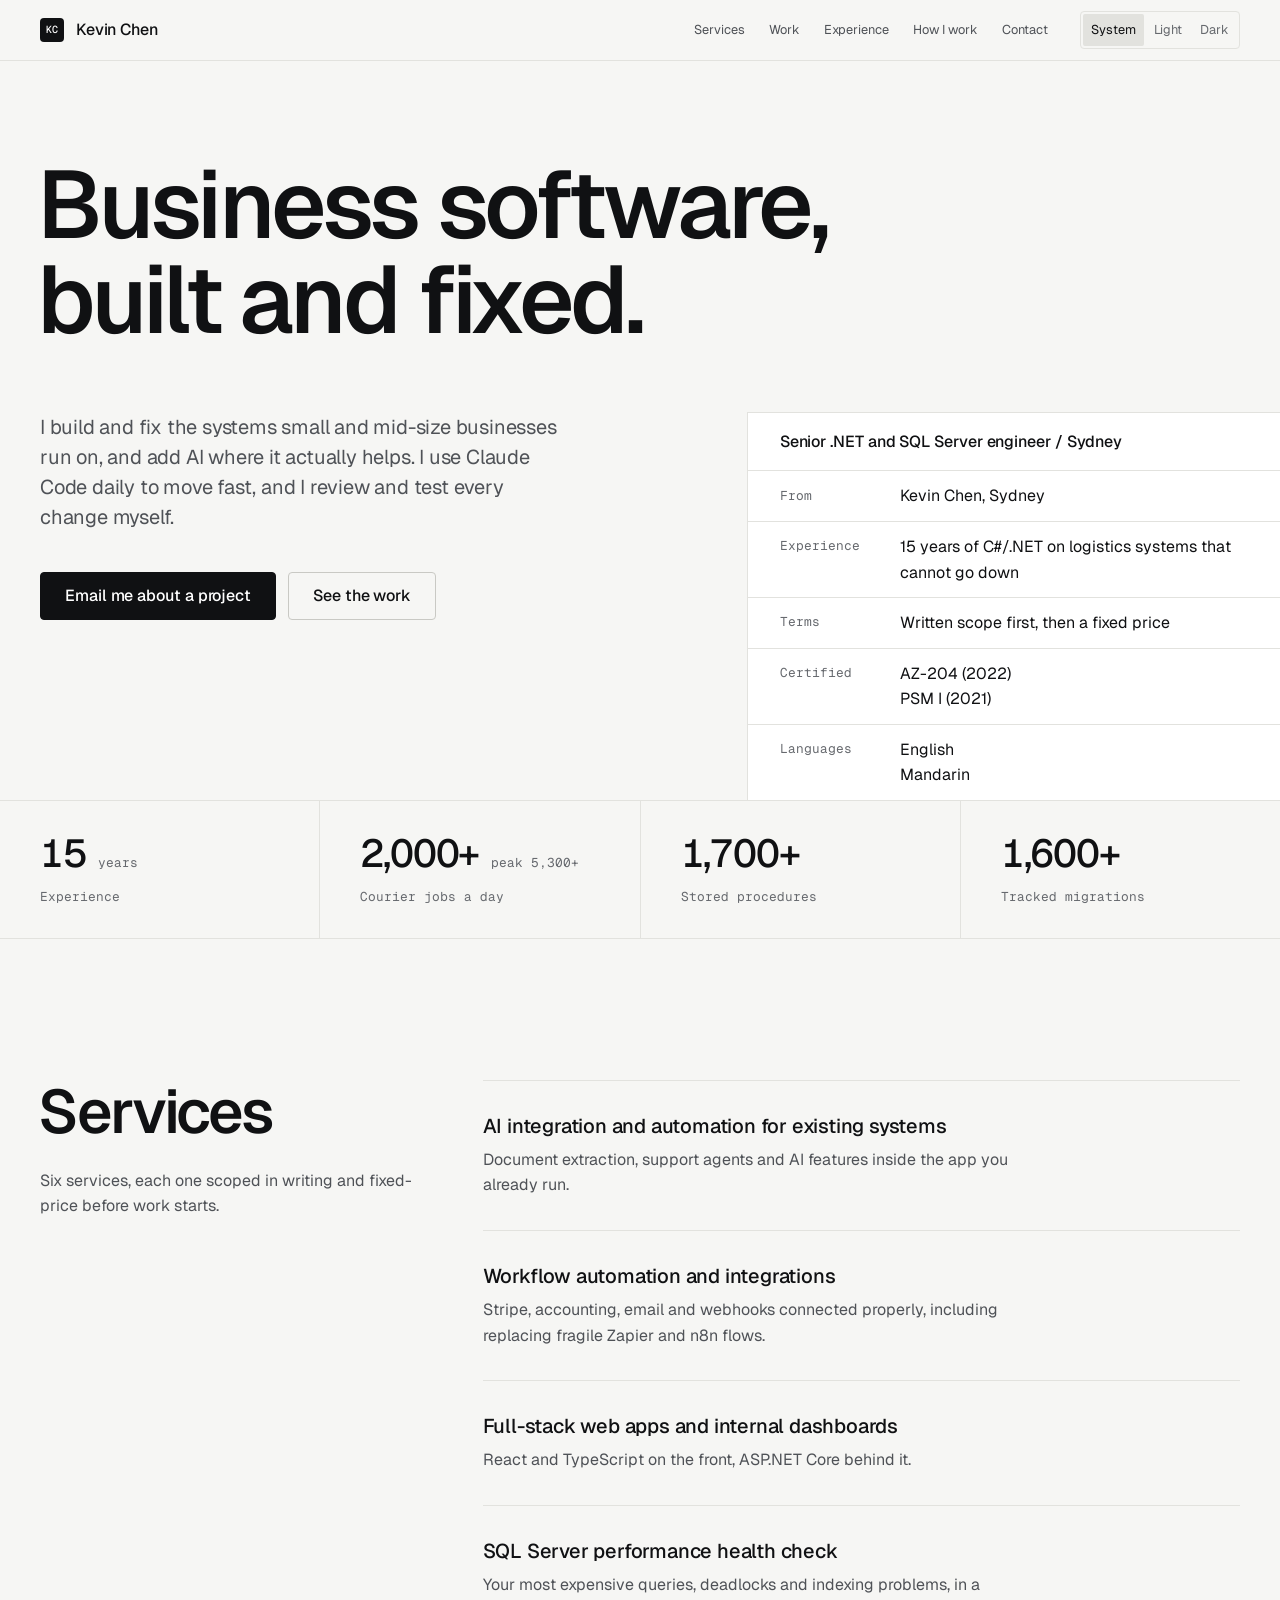
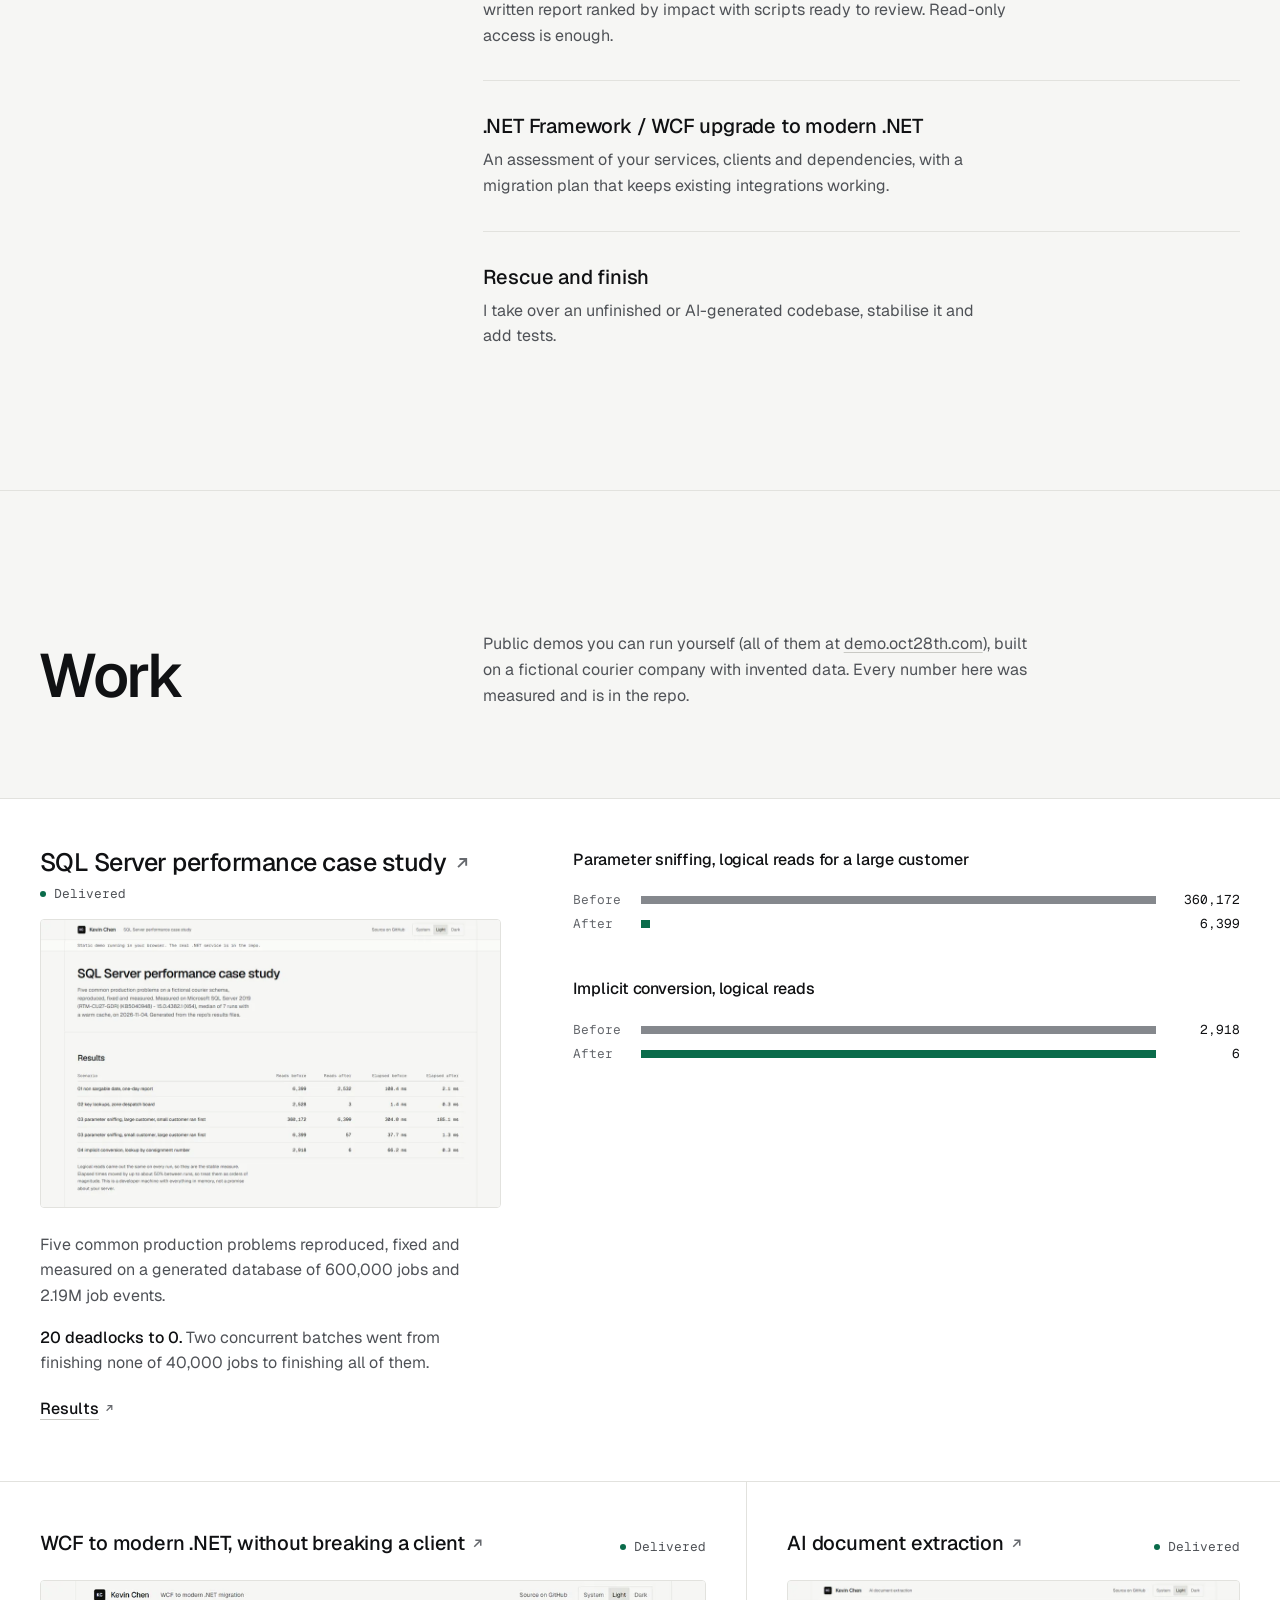
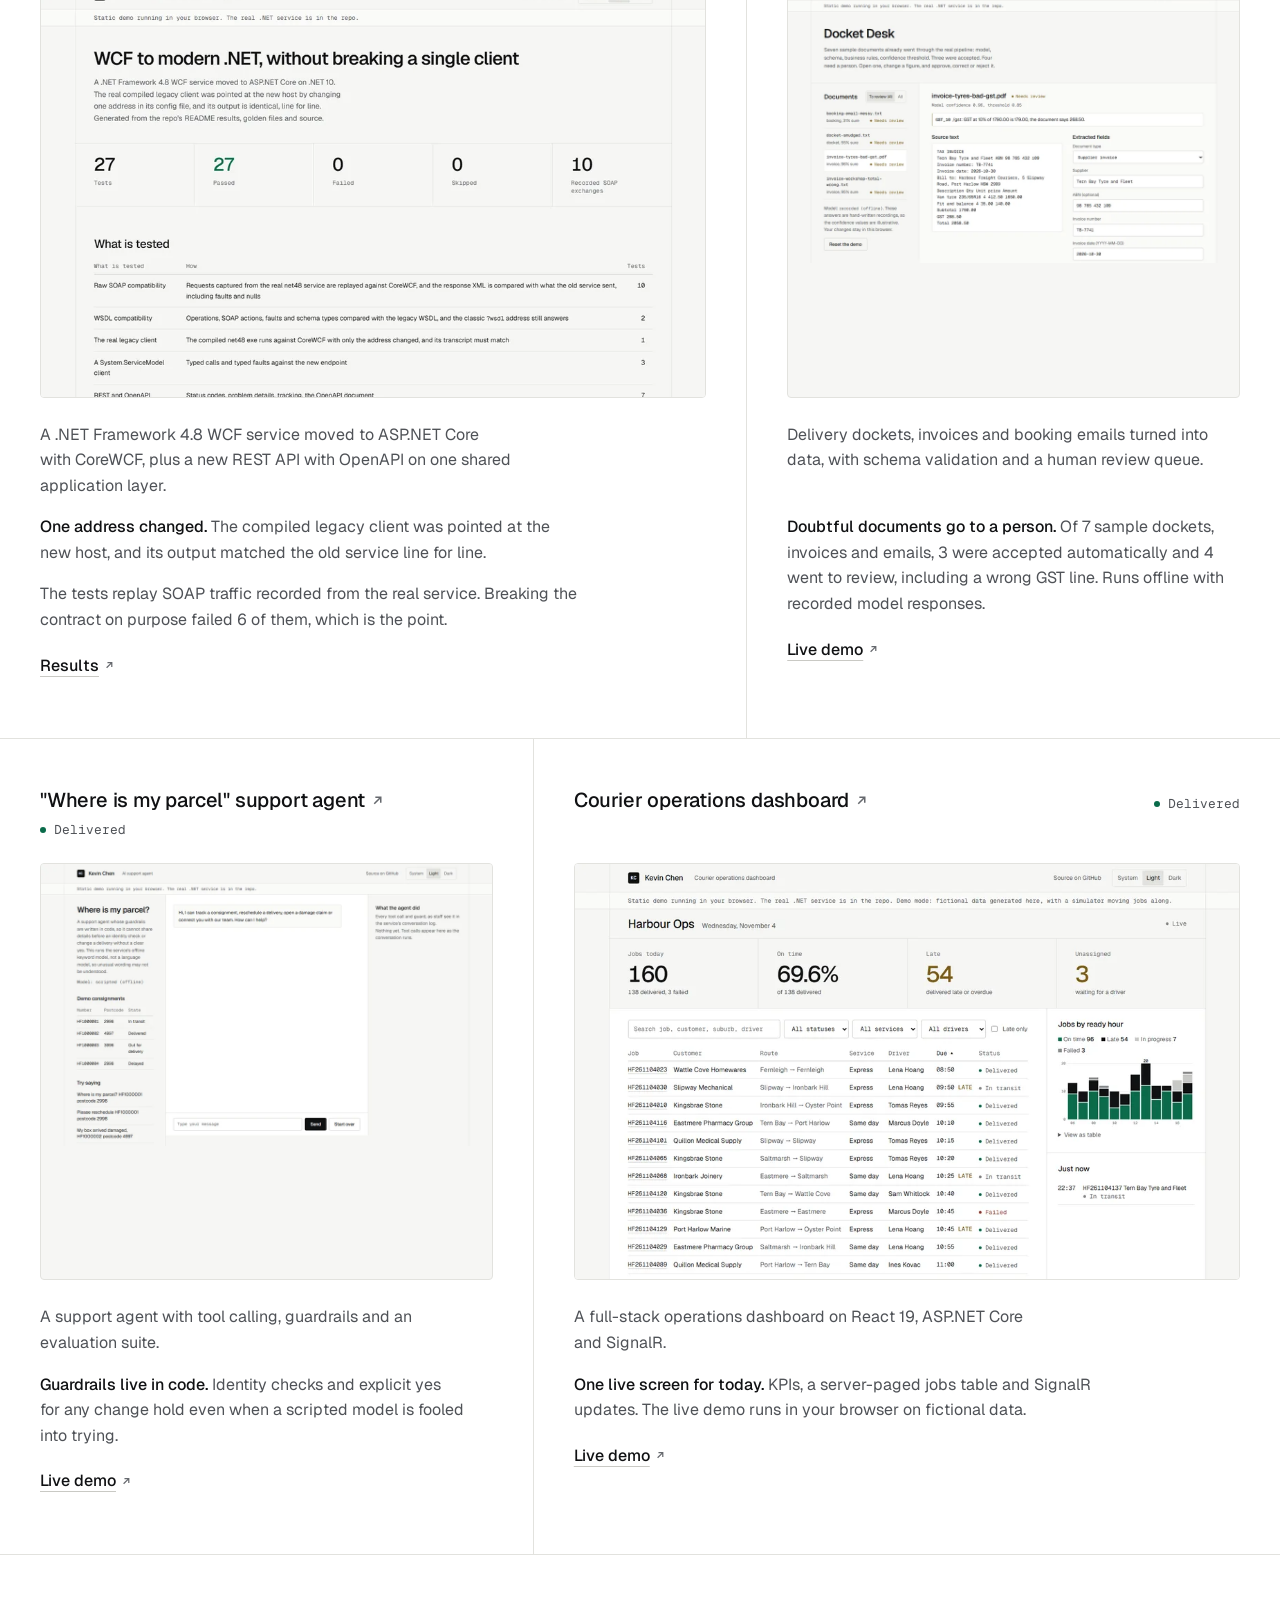
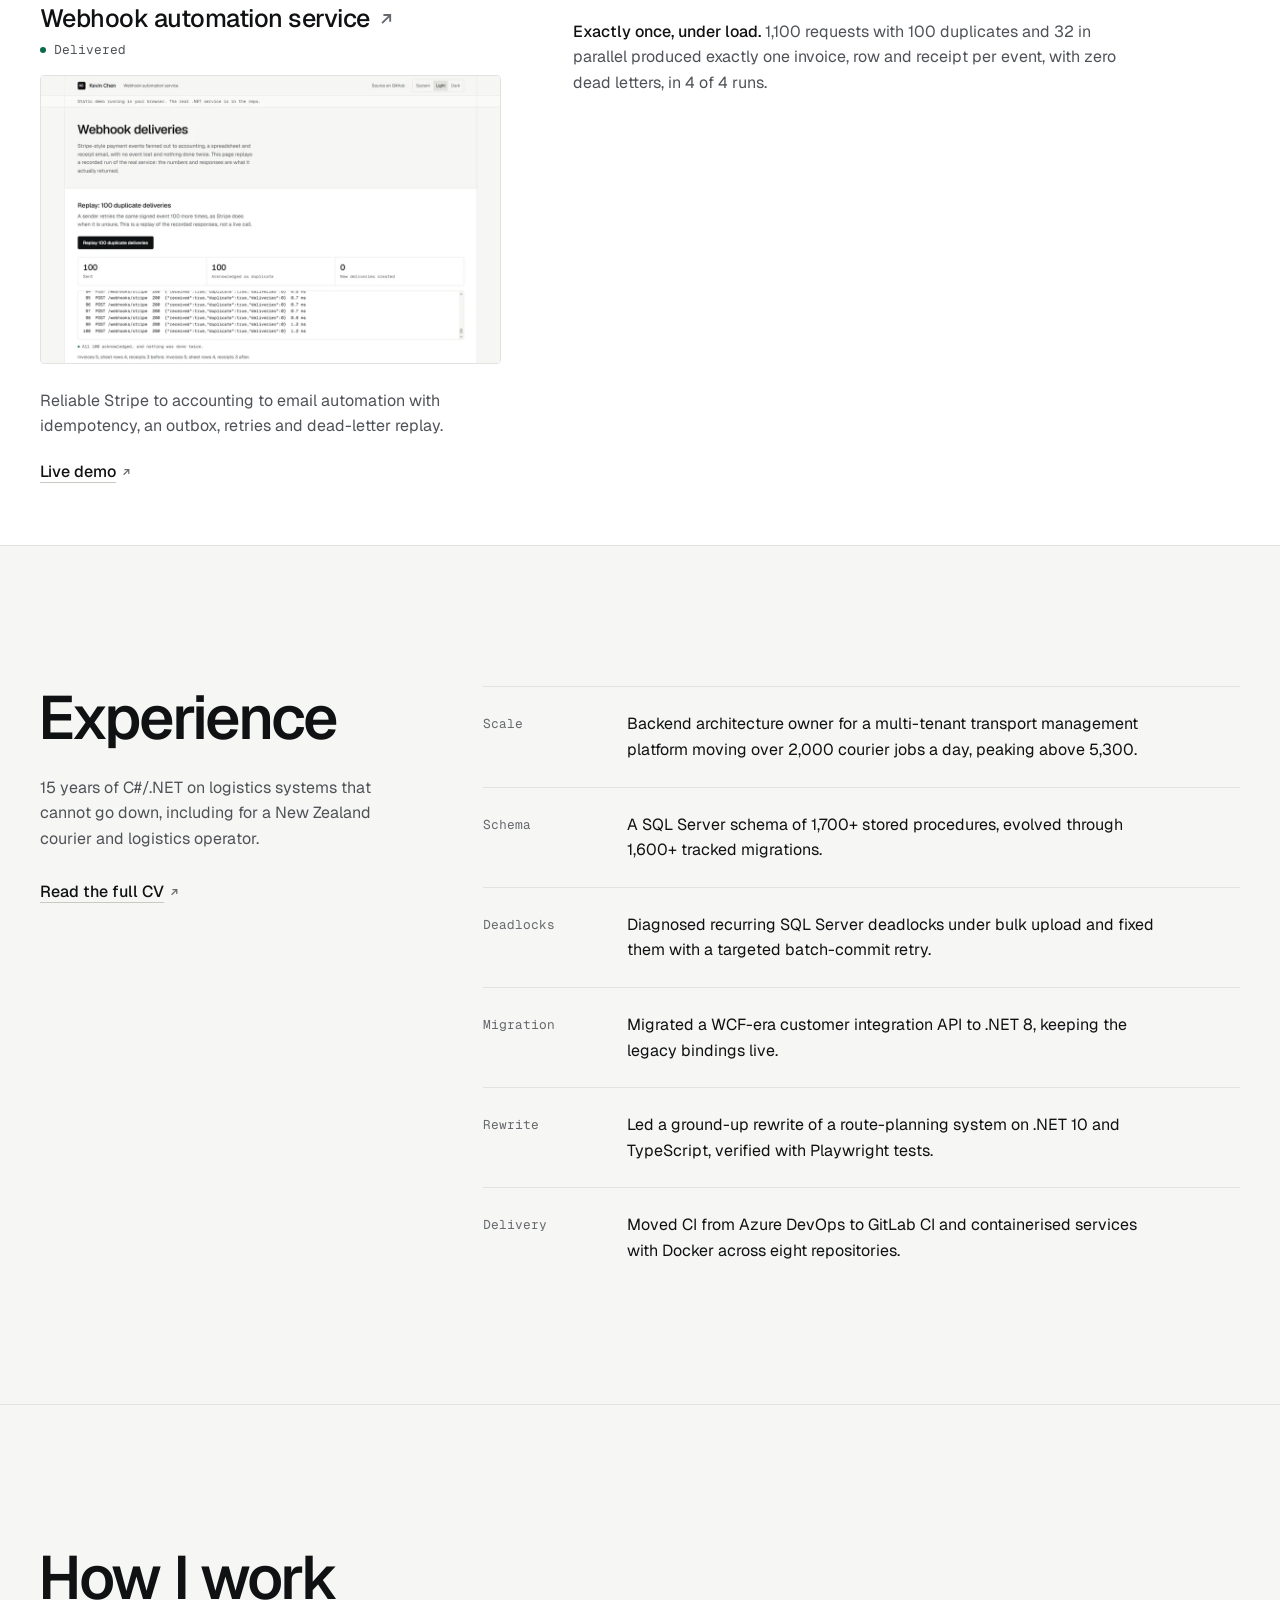
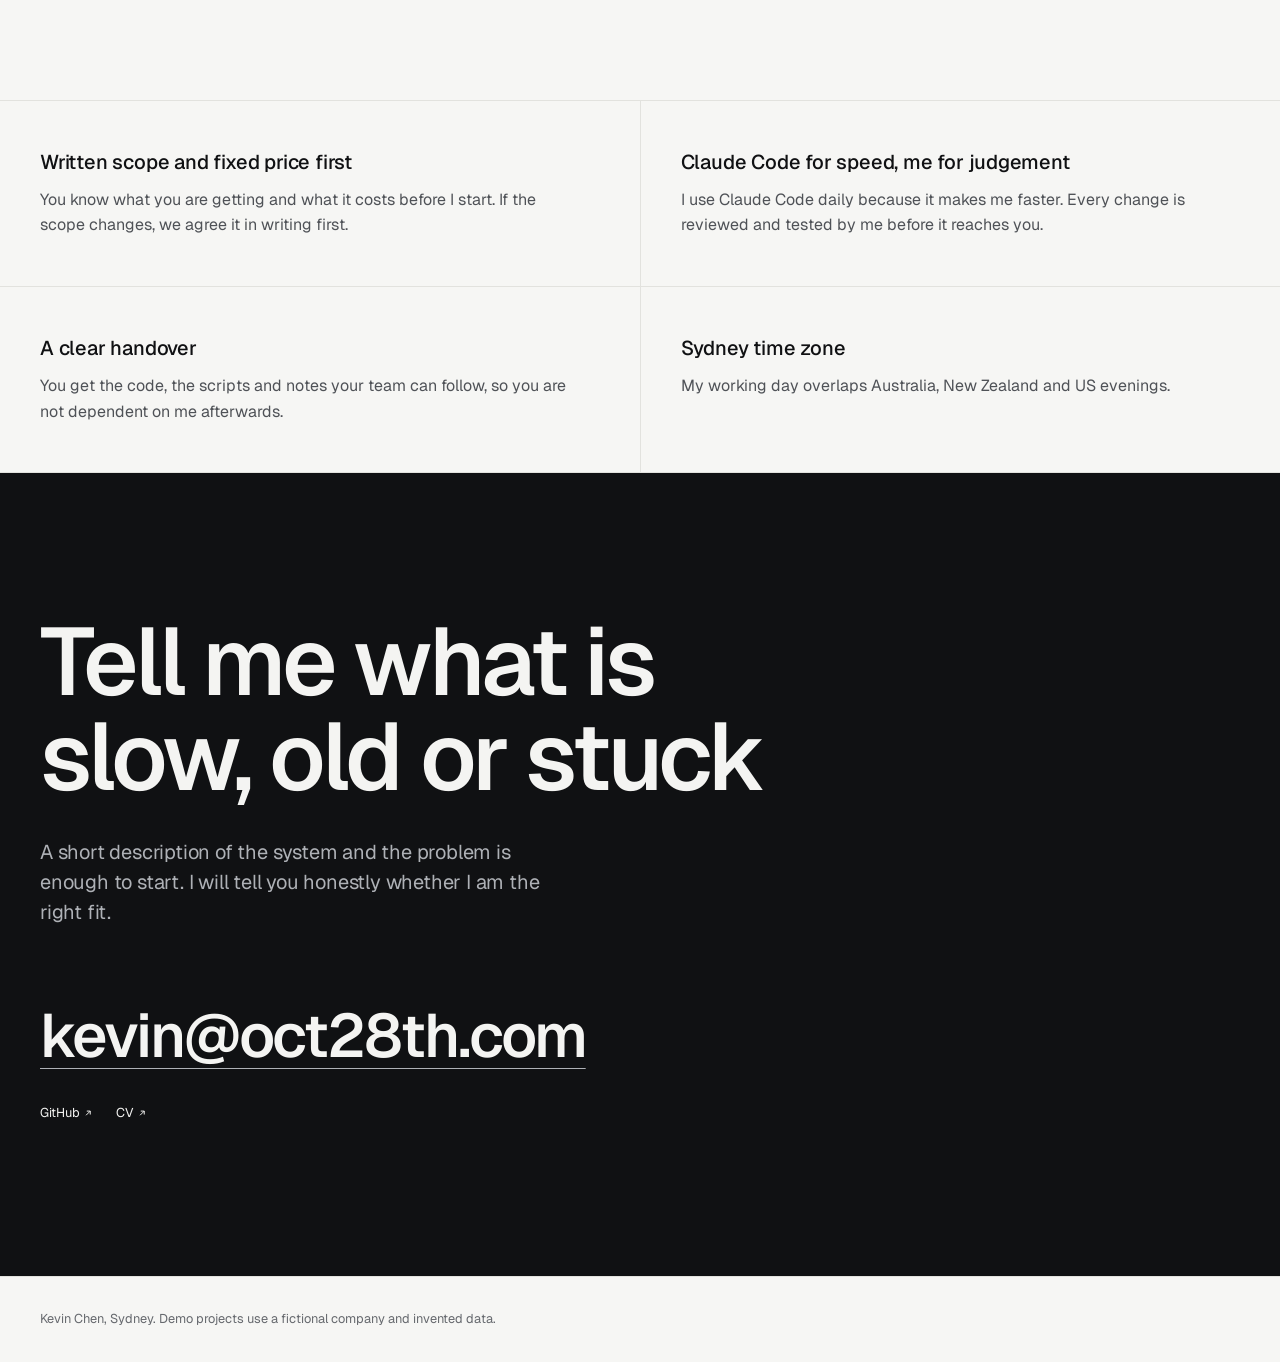
==== commit 5840248e: "Services: remove prices, rename Rate card to Services" ====
--- a/index.html
+++ b/index.html
@@ -100,7 +100,7 @@
     <section class="section" id="services" aria-labelledby="services-title">
       <div class="wrap split">
         <header class="split-head">
-          <h2 id="services-title">Rate card</h2>
+          <h2 id="services-title">Services</h2>
           <p class="note">Six services, each one scoped in writing and fixed-price before work starts.</p>
         </header>
         <ol class="rates">
@@ -109,42 +109,36 @@
               <h3>AI integration and automation for existing systems</h3>
               <p>Document extraction, support agents and AI features inside the app you already run.</p>
             </div>
-            <p class="rate-price"><small>from</small> US$1,000</p>
           </li>
           <li>
             <div>
               <h3>Workflow automation and integrations</h3>
               <p>Stripe, accounting, email and webhooks connected properly, including replacing fragile Zapier and n8n flows.</p>
             </div>
-            <p class="rate-price"><small>from</small> US$500</p>
           </li>
           <li>
             <div>
               <h3>Full-stack web apps and internal dashboards</h3>
               <p>React and TypeScript on the front, ASP.NET Core behind it.</p>
             </div>
-            <p class="rate-price"><small>from</small> US$2,000</p>
           </li>
           <li>
             <div>
               <h3>SQL Server performance health check</h3>
               <p>Your most expensive queries, deadlocks and indexing problems, in a written report ranked by impact with scripts ready to review. Read-only access is enough.</p>
             </div>
-            <p class="rate-price"><small>from</small> US$350</p>
           </li>
           <li>
             <div>
               <h3>.NET Framework / WCF upgrade to modern .NET</h3>
               <p>An assessment of your services, clients and dependencies, with a migration plan that keeps existing integrations working.</p>
             </div>
-            <p class="rate-price"><small>assessment from</small> US$600</p>
           </li>
           <li>
             <div>
               <h3>Rescue and finish</h3>
               <p>I take over an unfinished or AI-generated codebase, stabilise it and add tests.</p>
             </div>
-            <p class="rate-price"><small>from</small> US$500</p>
           </li>
         </ol>
       </div>
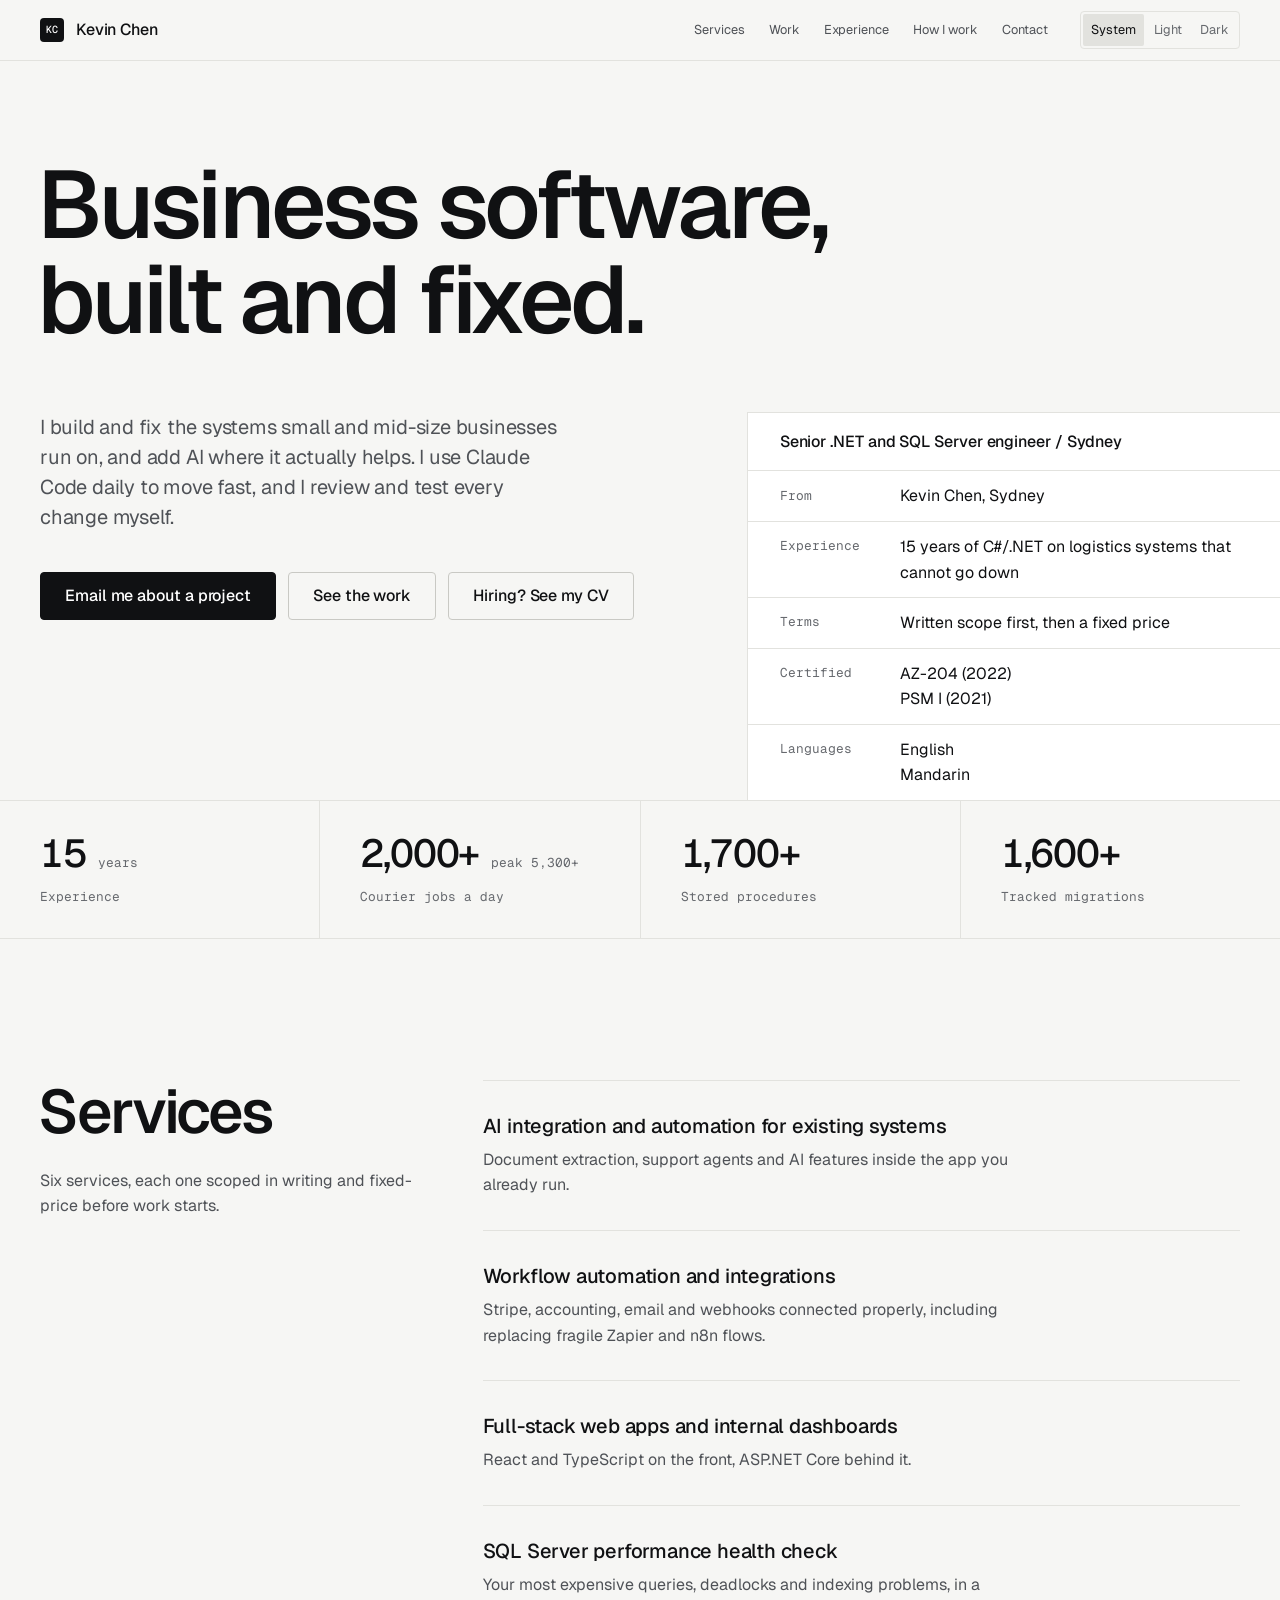
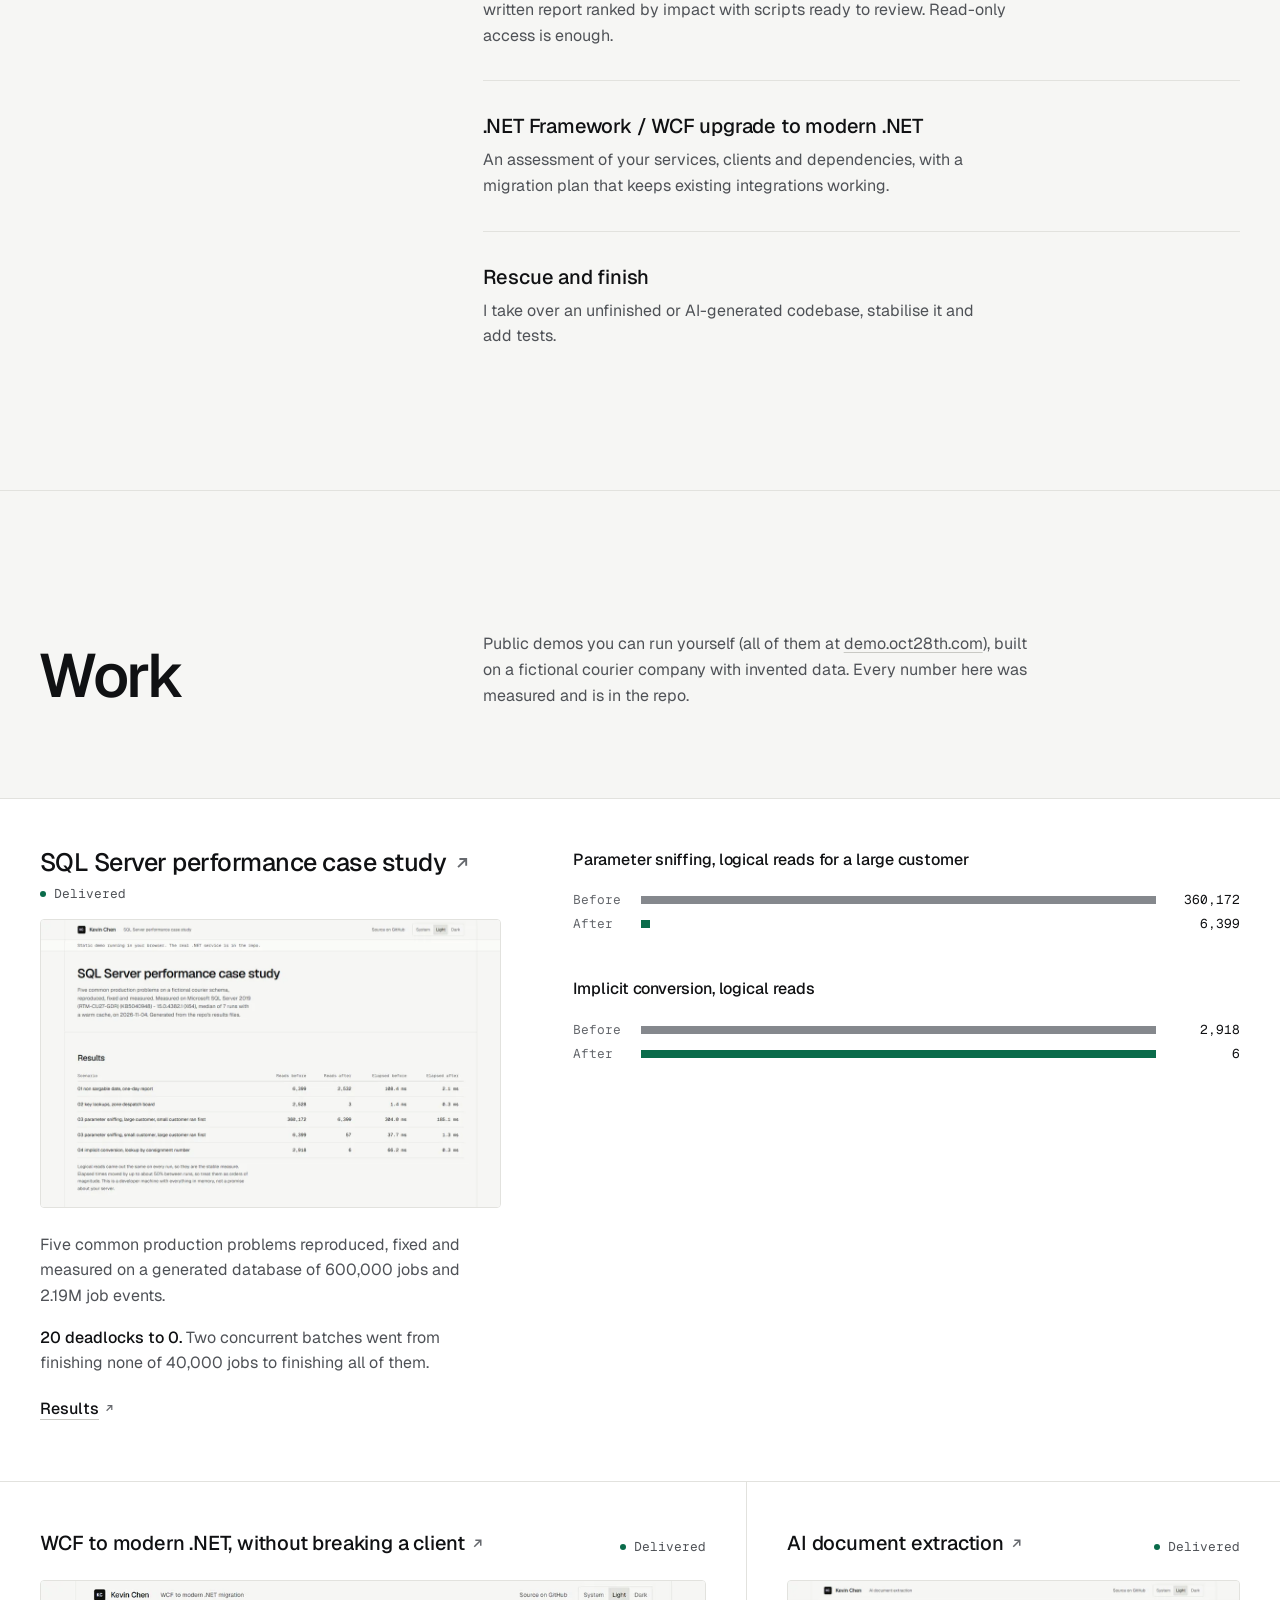
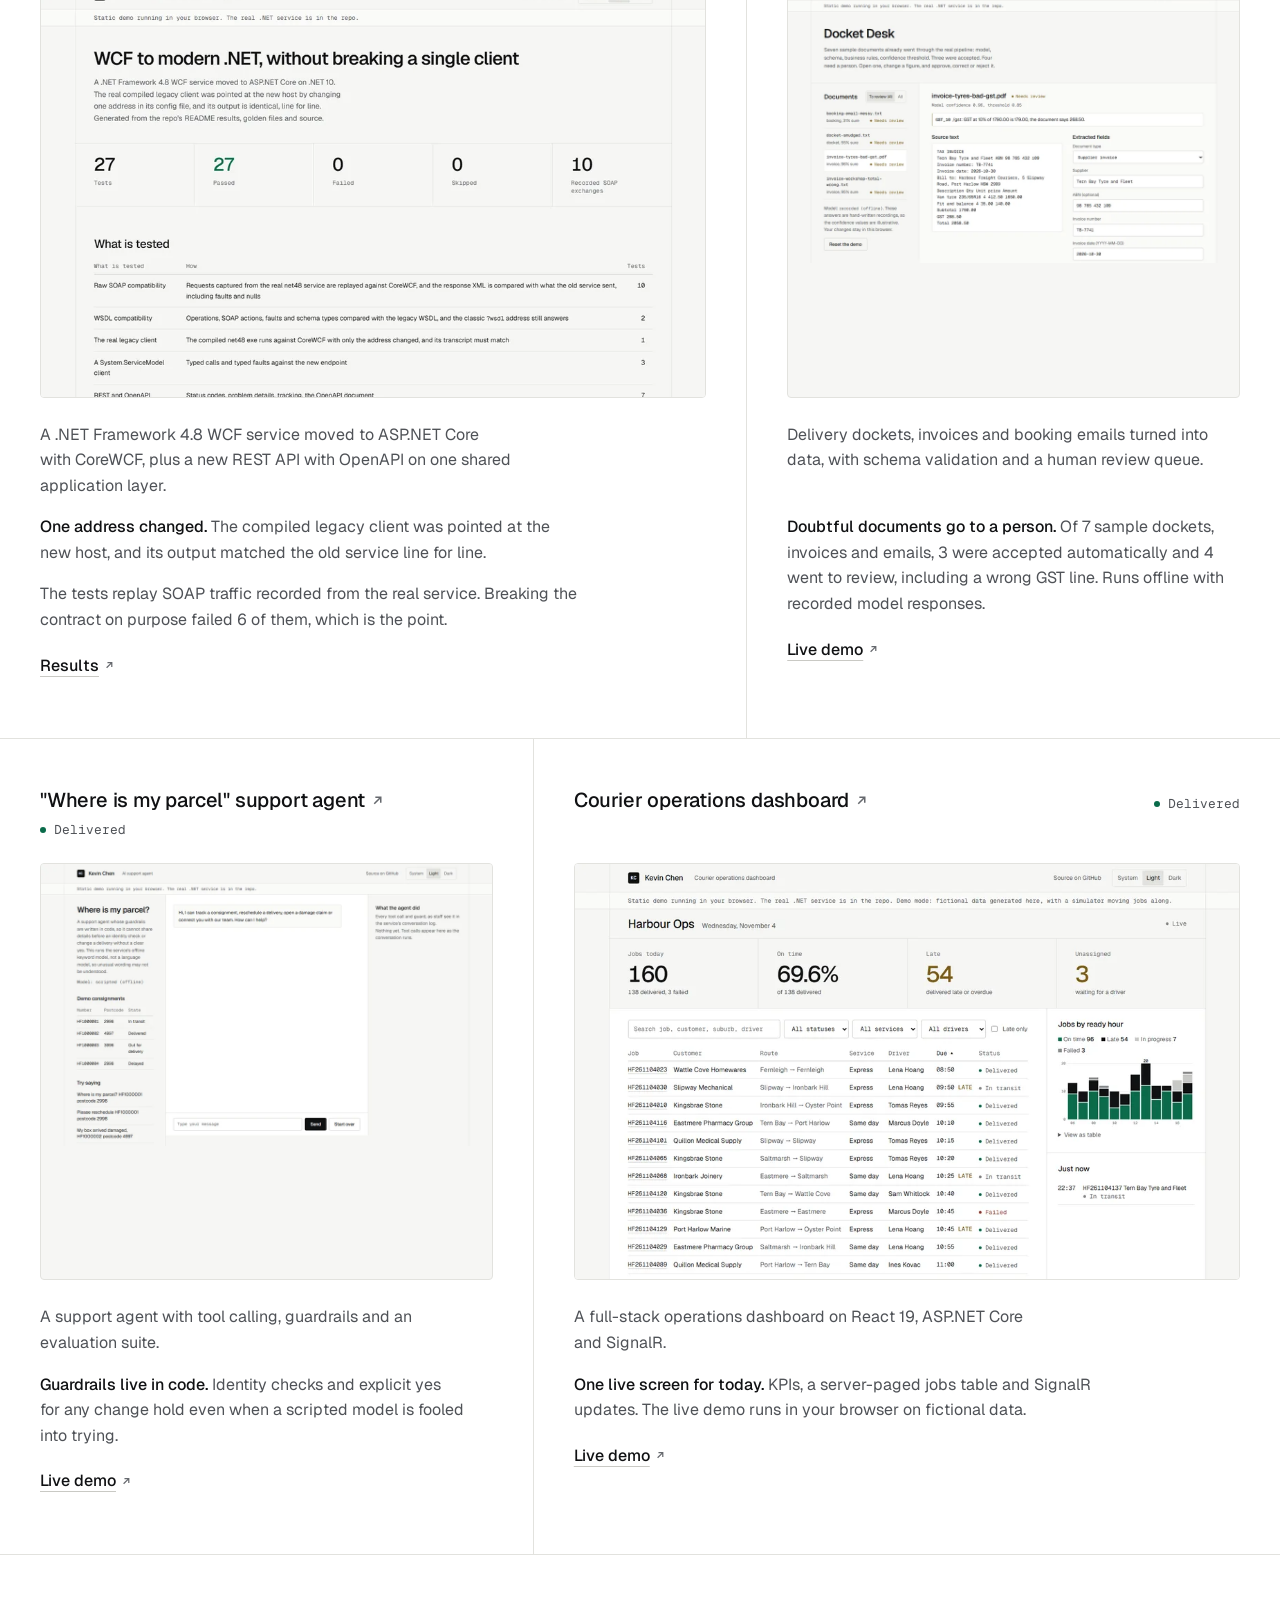
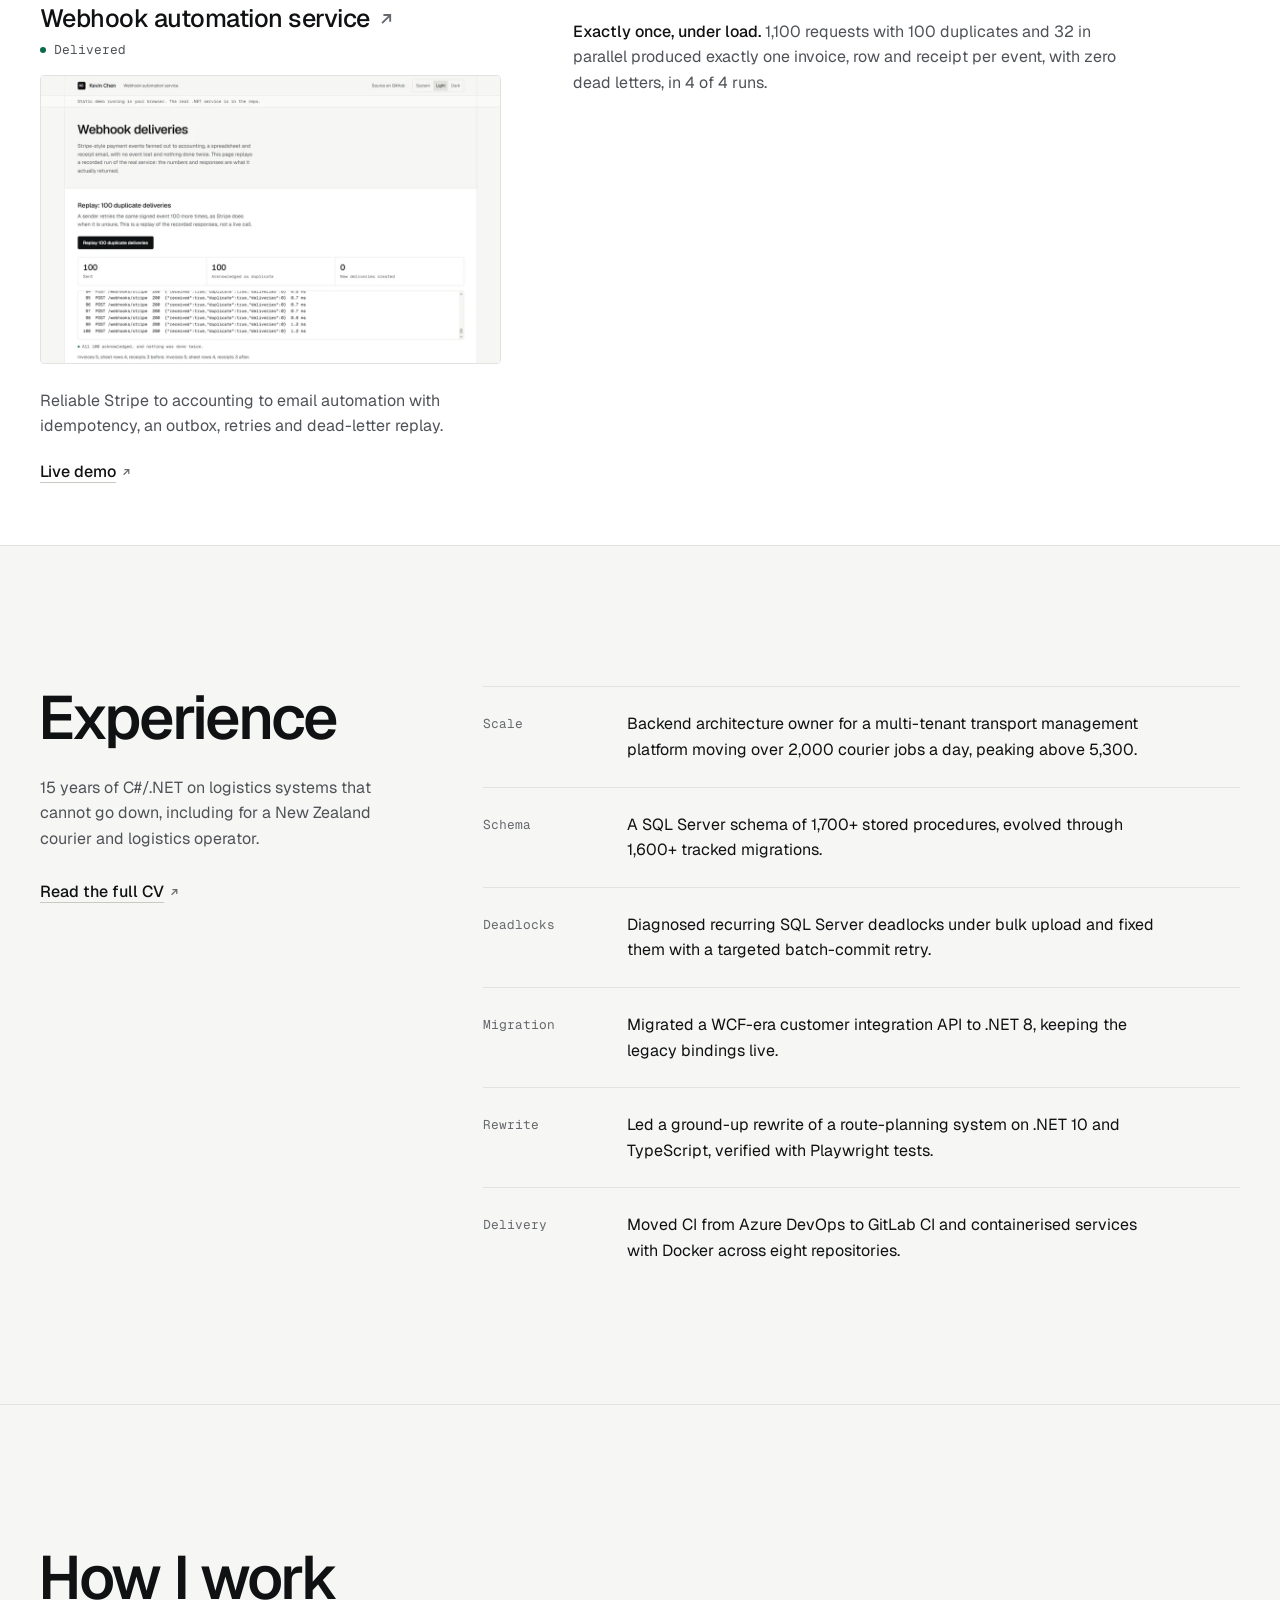
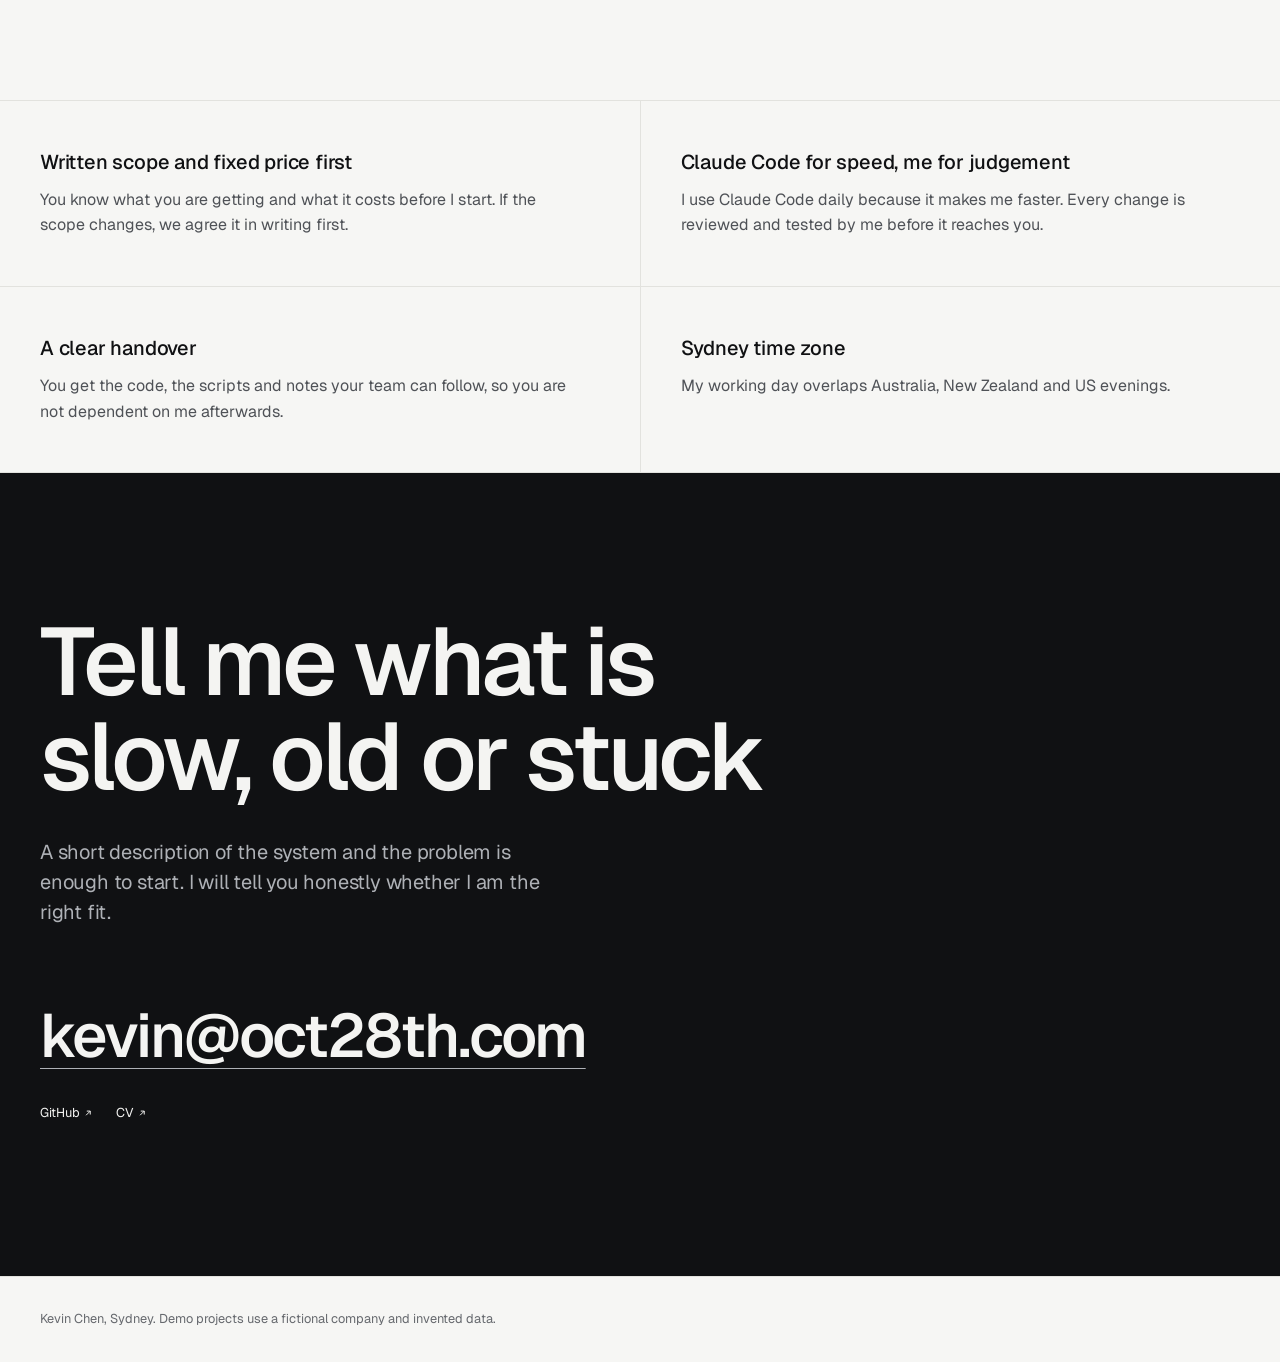
==== commit e965079e: "Hero: add CV button for recruiters" ====
--- a/index.html
+++ b/index.html
@@ -69,6 +69,7 @@
             <div class="actions">
               <a class="btn" href="mailto:kevin@oct28th.com?subject=Project%20enquiry">Email me about a project</a>
               <a class="btn btn-ghost" href="#work">See the work</a>
+              <a class="btn btn-ghost" href="https://oct28th.com/cv/" target="_blank" rel="noopener">Hiring? See my CV</a>
             </div>
           </div>
 
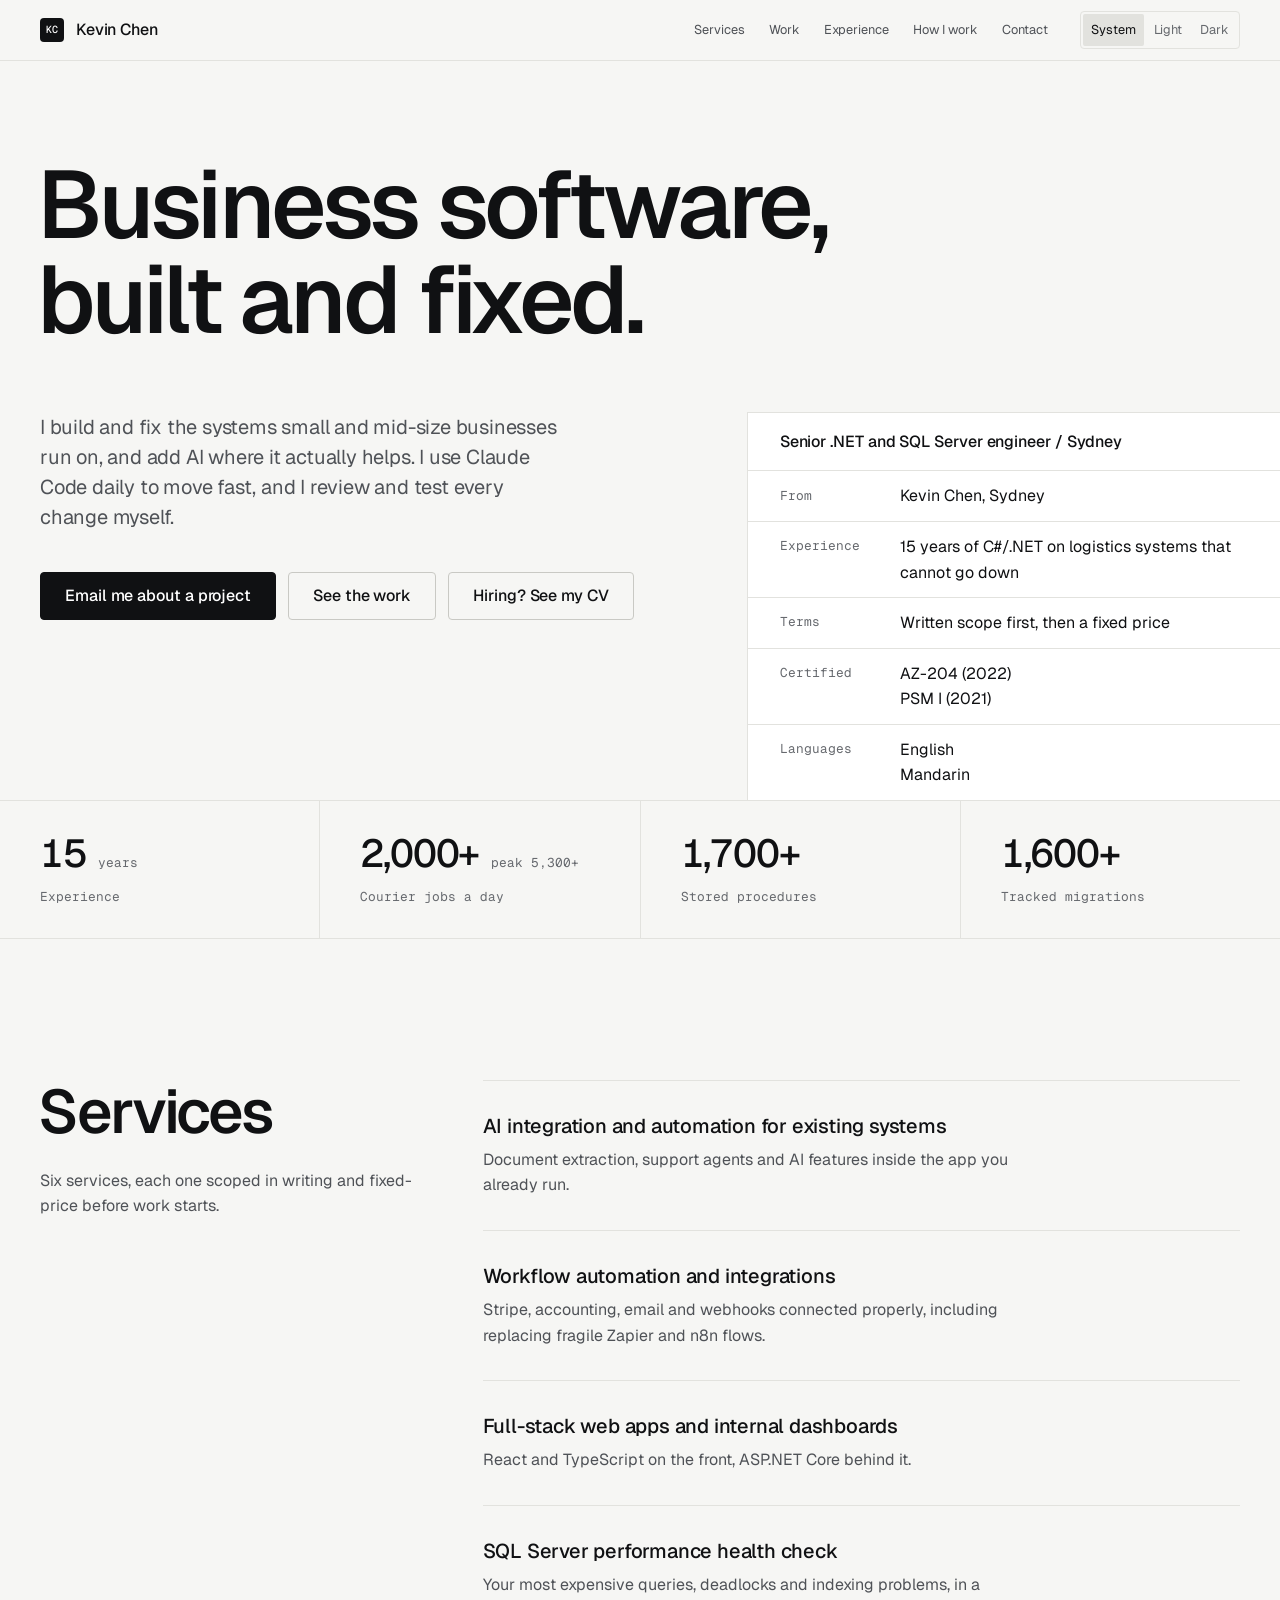
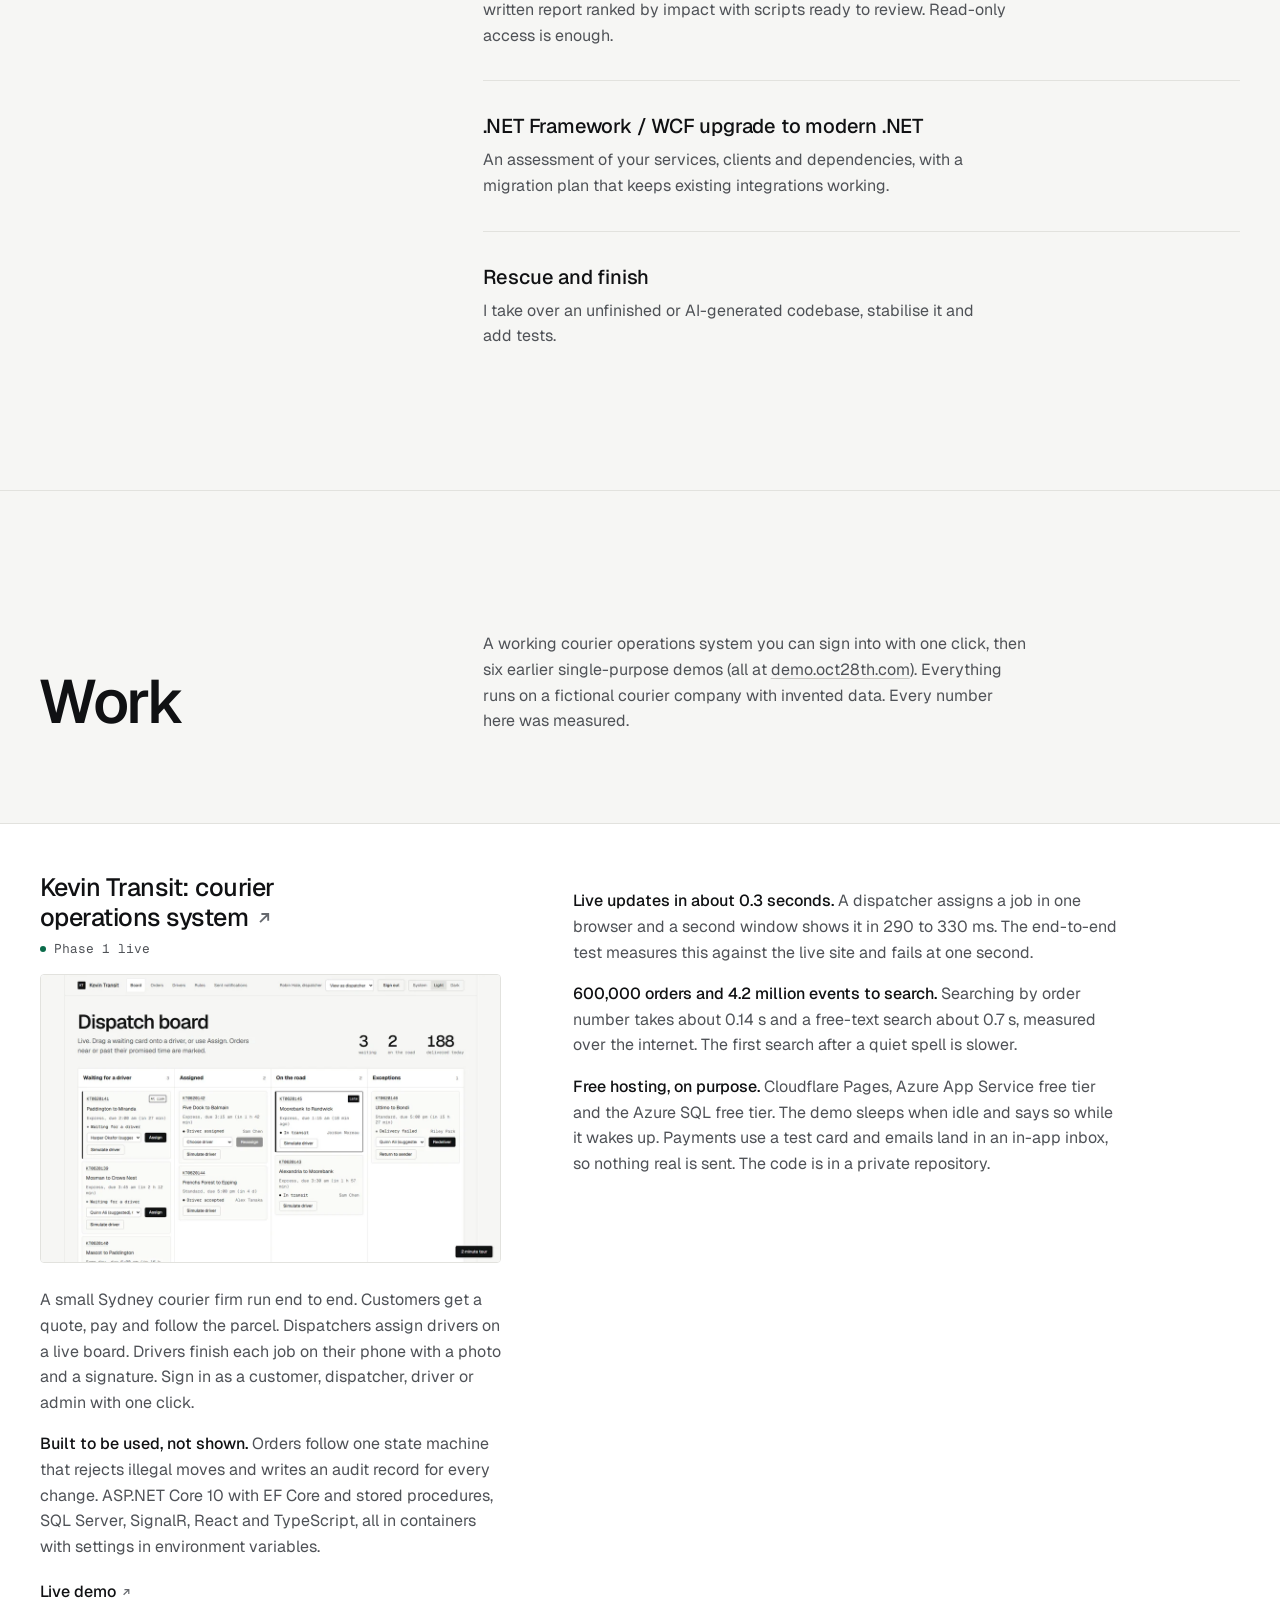
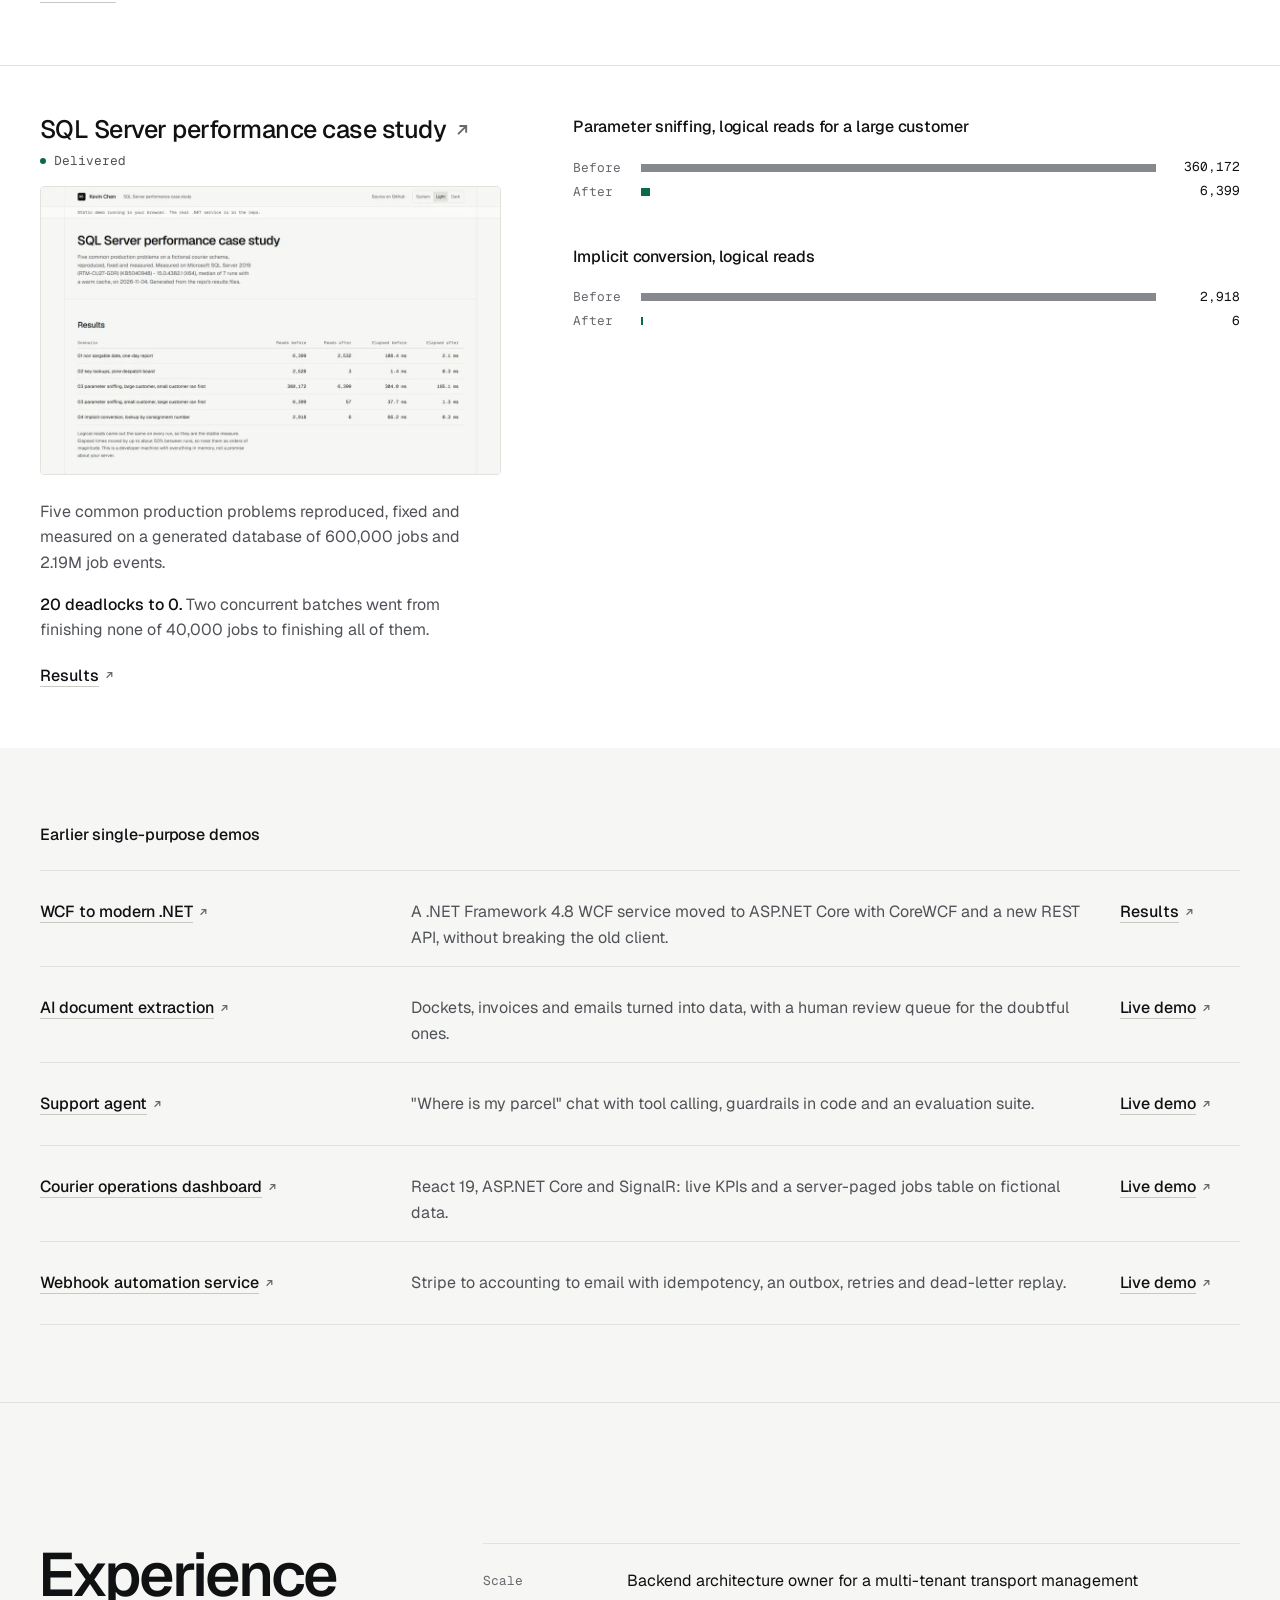
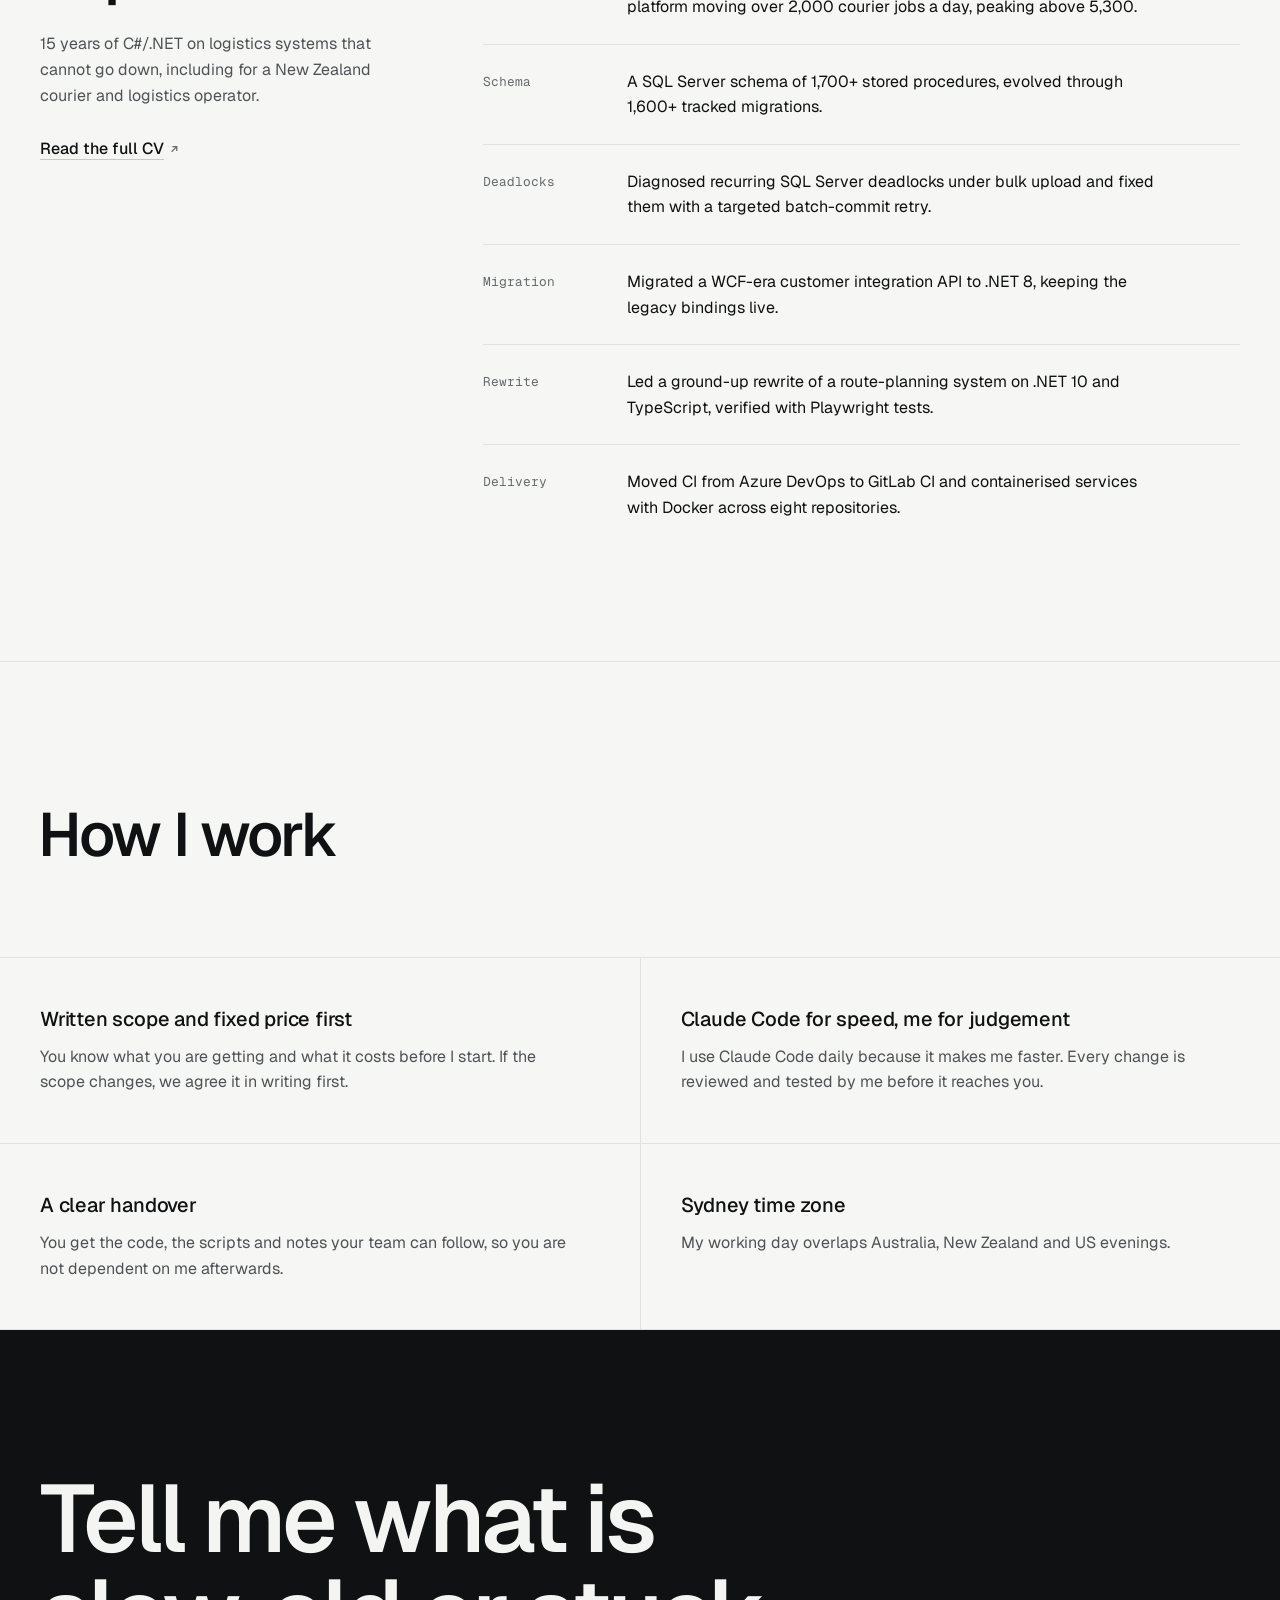
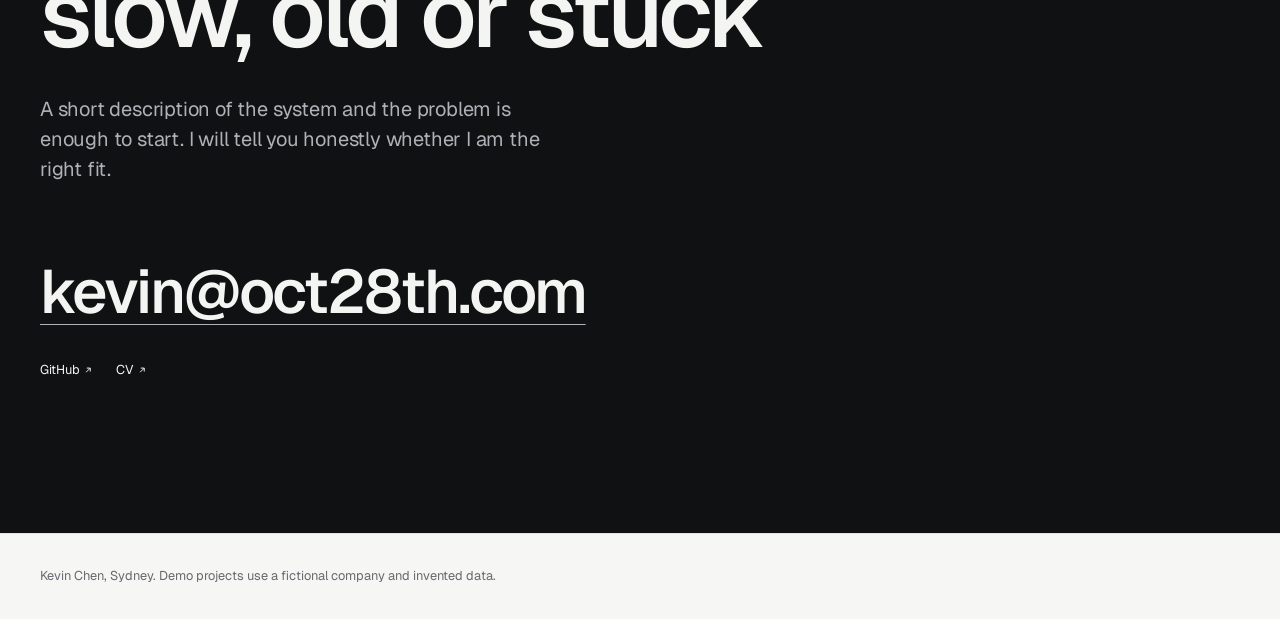
==== commit 160cd1c3: "Work: feature Kevin Transit, keep SQL case study, earlier demos as a list" ====
--- a/index.html
+++ b/index.html
@@ -149,10 +149,32 @@
       <div class="wrap">
         <header class="top-head">
           <h2 id="work-title">Work</h2>
-          <p class="note">Public demos you can run yourself (all of them at <a class="inline-link" href="https://demo.oct28th.com/" target="_blank" rel="noopener">demo.oct28th.com</a>), built on a fictional courier company with invented data. Every number here was measured and is in the repo.</p>
+          <p class="note">A working courier operations system you can sign into with one click, then six earlier single-purpose demos (all at <a class="inline-link" href="https://demo.oct28th.com/" target="_blank" rel="noopener">demo.oct28th.com</a>). Everything runs on a fictional courier company with invented data. Every number here was measured.</p>
         </header>
 
         <div class="cases">
+
+          <article class="case case-wide">
+            <div class="case-copy">
+              <div class="case-head">
+                <h3><a href="https://transit.oct28th.com/" target="_blank" rel="noopener">Kevin Transit: courier operations system<svg class="ext" aria-hidden="true" focusable="false"><use href="#ext"/></svg><span class="sr"> (opens in a new tab)</span></a></h3>
+                <p class="tag">Phase 1 live</p>
+              </div>
+              <a class="case-shot" href="https://transit.oct28th.com/" target="_blank" rel="noopener" aria-label="Open the Kevin Transit live demo (opens in a new tab)">
+                <img class="shot-light" src="img/kevin-transit-light.webp" width="960" height="600" loading="lazy" decoding="async" alt="Screenshot of the Kevin Transit dispatch board with four columns of delivery cards">
+                <img class="shot-dark" src="img/kevin-transit-dark.webp" width="960" height="600" loading="lazy" decoding="async" alt="Screenshot of the Kevin Transit dispatch board in dark mode">
+              </a>
+              <p>A small Sydney courier firm run end to end. Customers get a quote, pay and follow the parcel. Dispatchers assign drivers on a live board. Drivers finish each job on their phone with a photo and a signature. Sign in as a customer, dispatcher, driver or admin with one click.</p>
+              <p class="result"><strong>Built to be used, not shown.</strong> Orders follow one state machine that rejects illegal moves and writes an audit record for every change. ASP.NET Core 10 with EF Core and stored procedures, SQL Server, SignalR, React and TypeScript, all in containers with settings in environment variables.</p>
+              <p class="case-extra"><a class="textlink" href="https://transit.oct28th.com/" target="_blank" rel="noopener">Live demo<svg class="ext" aria-hidden="true" focusable="false"><use href="#ext"/></svg><span class="sr"> (opens in a new tab)</span></a></p>
+            </div>
+            <div class="case-proof">
+              <p class="result"><strong>Live updates in about 0.3 seconds.</strong> A dispatcher assigns a job in one browser and a second window shows it in 290 to 330 ms. The end-to-end test measures this against the live site and fails at one second.</p>
+              <p class="result"><strong>600,000 orders and 4.2 million events to search.</strong> Searching by order number takes about 0.14 s and a free-text search about 0.7 s, measured over the internet. The first search after a quiet spell is slower.</p>
+              <p class="result"><strong>Free hosting, on purpose.</strong> Cloudflare Pages, Azure App Service free tier and the Azure SQL free tier. The demo sleeps when idle and says so while it wakes up. Payments use a test card and emails land in an in-app inbox, so nothing real is sent. The code is in a private repository.</p>
+            </div>
+          </article>
+
           <article class="case case-wide">
             <div class="case-copy">
               <div class="case-head">
@@ -181,88 +203,19 @@
             </div>
           </article>
 
-          <article class="case case-7">
-            <div class="case-head">
-              <h3><a href="https://github.com/KevinDemo/wcf-to-modern-dotnet-migration" target="_blank" rel="noopener">WCF to modern .NET, without breaking a client<svg class="ext" aria-hidden="true" focusable="false"><use href="#ext"/></svg><span class="sr"> (opens in a new tab)</span></a></h3>
-              <p class="tag">Delivered</p>
-            </div>
-            <a class="case-shot" href="https://demo.oct28th.com/wcf-to-modern-dotnet-migration/" target="_blank" rel="noopener" aria-label="Open the WCF migration results live demo (opens in a new tab)">
-              <img class="shot-light" src="img/wcf-to-modern-dotnet-migration-light.webp" width="960" height="600" loading="lazy" decoding="async" alt="Screenshot of the WCF migration results">
-              <img class="shot-dark" src="img/wcf-to-modern-dotnet-migration-dark.webp" width="960" height="600" loading="lazy" decoding="async" alt="Screenshot of the WCF migration results">
-            </a>
-            <p>A .NET Framework 4.8 WCF service moved to ASP.NET Core with CoreWCF, plus a new REST API with OpenAPI on one shared application layer.</p>
-            <div class="case-after">
-              <p class="result"><strong>One address changed.</strong> The compiled legacy client was pointed at the new host, and its output matched the old service line for line.</p>
-              <p class="result">The tests replay SOAP traffic recorded from the real service. Breaking the contract on purpose failed 6 of them, which is the point.</p>
-              <p class="case-extra"><a class="textlink" href="https://demo.oct28th.com/wcf-to-modern-dotnet-migration/" target="_blank" rel="noopener">Results<svg class="ext" aria-hidden="true" focusable="false"><use href="#ext"/></svg><span class="sr"> (opens in a new tab)</span></a></p>
-            </div>
-          </article>
-
-          <article class="case case-5">
-            <div class="case-head">
-              <h3><a href="https://github.com/KevinDemo/ai-document-extraction" target="_blank" rel="noopener">AI document extraction<svg class="ext" aria-hidden="true" focusable="false"><use href="#ext"/></svg><span class="sr"> (opens in a new tab)</span></a></h3>
-              <p class="tag">Delivered</p>
-            </div>
-            <a class="case-shot" href="https://demo.oct28th.com/ai-document-extraction/" target="_blank" rel="noopener" aria-label="Open the AI document extraction review queue live demo (opens in a new tab)">
-              <img class="shot-light" src="img/ai-document-extraction-light.webp" width="960" height="600" loading="lazy" decoding="async" alt="Screenshot of the AI document extraction review queue">
-              <img class="shot-dark" src="img/ai-document-extraction-dark.webp" width="960" height="600" loading="lazy" decoding="async" alt="Screenshot of the AI document extraction review queue">
-            </a>
-            <p>Delivery dockets, invoices and booking emails turned into data, with schema validation and a human review queue.</p>
-            <div class="case-after">
-              <p class="result"><strong>Doubtful documents go to a person.</strong> Of 7 sample dockets, invoices and emails, 3 were accepted automatically and 4 went to review, including a wrong GST line. Runs offline with recorded model responses.</p>
-              <p class="case-extra"><a class="textlink" href="https://demo.oct28th.com/ai-document-extraction/" target="_blank" rel="noopener">Live demo<svg class="ext" aria-hidden="true" focusable="false"><use href="#ext"/></svg><span class="sr"> (opens in a new tab)</span></a></p>
-            </div>
-          </article>
-
-          <article class="case case-5">
-            <div class="case-head">
-              <h3><a href="https://github.com/KevinDemo/ai-support-agent" target="_blank" rel="noopener">"Where is my parcel" support agent<svg class="ext" aria-hidden="true" focusable="false"><use href="#ext"/></svg><span class="sr"> (opens in a new tab)</span></a></h3>
-              <p class="tag">Delivered</p>
-            </div>
-            <a class="case-shot" href="https://demo.oct28th.com/ai-support-agent/" target="_blank" rel="noopener" aria-label="Open the Support agent chat live demo (opens in a new tab)">
-              <img class="shot-light" src="img/ai-support-agent-light.webp" width="960" height="600" loading="lazy" decoding="async" alt="Screenshot of the Support agent chat">
-              <img class="shot-dark" src="img/ai-support-agent-dark.webp" width="960" height="600" loading="lazy" decoding="async" alt="Screenshot of the Support agent chat">
-            </a>
-            <p>A support agent with tool calling, guardrails and an evaluation suite.</p>
-            <div class="case-after">
-              <p class="result"><strong>Guardrails live in code.</strong> Identity checks and explicit yes for any change hold even when a scripted model is fooled into trying.</p>
-              <p class="case-extra"><a class="textlink" href="https://demo.oct28th.com/ai-support-agent/" target="_blank" rel="noopener">Live demo<svg class="ext" aria-hidden="true" focusable="false"><use href="#ext"/></svg><span class="sr"> (opens in a new tab)</span></a></p>
-            </div>
-          </article>
-
-          <article class="case case-7">
-            <div class="case-head">
-              <h3><a href="https://github.com/KevinDemo/courier-ops-dashboard" target="_blank" rel="noopener">Courier operations dashboard<svg class="ext" aria-hidden="true" focusable="false"><use href="#ext"/></svg><span class="sr"> (opens in a new tab)</span></a></h3>
-              <p class="tag">Delivered</p>
-            </div>
-            <a class="case-shot" href="https://demo.oct28th.com/courier-ops-dashboard/" target="_blank" rel="noopener" aria-label="Open the Courier operations dashboard live demo (opens in a new tab)">
-              <img class="shot-light" src="img/courier-ops-dashboard-light.webp" width="960" height="600" loading="lazy" decoding="async" alt="Screenshot of the Courier operations dashboard">
-              <img class="shot-dark" src="img/courier-ops-dashboard-dark.webp" width="960" height="600" loading="lazy" decoding="async" alt="Screenshot of the Courier operations dashboard">
-            </a>
-            <p>A full-stack operations dashboard on React 19, ASP.NET Core and SignalR.</p>
-            <div class="case-after">
-              <p class="result"><strong>One live screen for today.</strong> KPIs, a server-paged jobs table and SignalR updates. The live demo runs in your browser on fictional data.</p>
-              <p class="case-extra"><a class="textlink" href="https://demo.oct28th.com/courier-ops-dashboard/" target="_blank" rel="noopener">Live demo<svg class="ext" aria-hidden="true" focusable="false"><use href="#ext"/></svg><span class="sr"> (opens in a new tab)</span></a></p>
-            </div>
-          </article>
-
-          <article class="case case-wide">
-            <div class="case-copy">
-              <div class="case-head">
-                <h3><a href="https://github.com/KevinDemo/webhook-automation-service" target="_blank" rel="noopener">Webhook automation service<svg class="ext" aria-hidden="true" focusable="false"><use href="#ext"/></svg><span class="sr"> (opens in a new tab)</span></a></h3>
-                <p class="tag">Delivered</p>
-              </div>
-              <a class="case-shot" href="https://demo.oct28th.com/webhook-automation-service/" target="_blank" rel="noopener" aria-label="Open the Webhook replay admin page live demo (opens in a new tab)">
-                <img class="shot-light" src="img/webhook-automation-service-light.webp" width="960" height="600" loading="lazy" decoding="async" alt="Screenshot of the Webhook replay admin page">
-                <img class="shot-dark" src="img/webhook-automation-service-dark.webp" width="960" height="600" loading="lazy" decoding="async" alt="Screenshot of the Webhook replay admin page">
-              </a>
-              <p>Reliable Stripe to accounting to email automation with idempotency, an outbox, retries and dead-letter replay.</p>
-              <p class="case-extra"><a class="textlink" href="https://demo.oct28th.com/webhook-automation-service/" target="_blank" rel="noopener">Live demo<svg class="ext" aria-hidden="true" focusable="false"><use href="#ext"/></svg><span class="sr"> (opens in a new tab)</span></a></p>
-            </div>
-            <div class="case-proof">
-              <p class="result"><strong>Exactly once, under load.</strong> 1,100 requests with 100 duplicates and 32 in parallel produced exactly one invoice, row and receipt per event, with zero dead letters, in 4 of 4 runs.</p>
-            </div>
-          </article>
+
+
+        </div>
+
+        <div class="older">
+          <h3 class="older-title">Earlier single-purpose demos</h3>
+          <ul class="older-list">
+            <li><a class="textlink" href="https://github.com/KevinDemo/wcf-to-modern-dotnet-migration" target="_blank" rel="noopener">WCF to modern .NET<svg class="ext" aria-hidden="true" focusable="false"><use href="#ext"/></svg><span class="sr"> (opens in a new tab)</span></a><span>A .NET Framework 4.8 WCF service moved to ASP.NET Core with CoreWCF and a new REST API, without breaking the old client.</span><a class="textlink" href="https://demo.oct28th.com/wcf-to-modern-dotnet-migration/" target="_blank" rel="noopener">Results<svg class="ext" aria-hidden="true" focusable="false"><use href="#ext"/></svg><span class="sr"> (opens in a new tab)</span></a></li>
+            <li><a class="textlink" href="https://github.com/KevinDemo/ai-document-extraction" target="_blank" rel="noopener">AI document extraction<svg class="ext" aria-hidden="true" focusable="false"><use href="#ext"/></svg><span class="sr"> (opens in a new tab)</span></a><span>Dockets, invoices and emails turned into data, with a human review queue for the doubtful ones.</span><a class="textlink" href="https://demo.oct28th.com/ai-document-extraction/" target="_blank" rel="noopener">Live demo<svg class="ext" aria-hidden="true" focusable="false"><use href="#ext"/></svg><span class="sr"> (opens in a new tab)</span></a></li>
+            <li><a class="textlink" href="https://github.com/KevinDemo/ai-support-agent" target="_blank" rel="noopener">Support agent<svg class="ext" aria-hidden="true" focusable="false"><use href="#ext"/></svg><span class="sr"> (opens in a new tab)</span></a><span>"Where is my parcel" chat with tool calling, guardrails in code and an evaluation suite.</span><a class="textlink" href="https://demo.oct28th.com/ai-support-agent/" target="_blank" rel="noopener">Live demo<svg class="ext" aria-hidden="true" focusable="false"><use href="#ext"/></svg><span class="sr"> (opens in a new tab)</span></a></li>
+            <li><a class="textlink" href="https://github.com/KevinDemo/courier-ops-dashboard" target="_blank" rel="noopener">Courier operations dashboard<svg class="ext" aria-hidden="true" focusable="false"><use href="#ext"/></svg><span class="sr"> (opens in a new tab)</span></a><span>React 19, ASP.NET Core and SignalR: live KPIs and a server-paged jobs table on fictional data.</span><a class="textlink" href="https://demo.oct28th.com/courier-ops-dashboard/" target="_blank" rel="noopener">Live demo<svg class="ext" aria-hidden="true" focusable="false"><use href="#ext"/></svg><span class="sr"> (opens in a new tab)</span></a></li>
+            <li><a class="textlink" href="https://github.com/KevinDemo/webhook-automation-service" target="_blank" rel="noopener">Webhook automation service<svg class="ext" aria-hidden="true" focusable="false"><use href="#ext"/></svg><span class="sr"> (opens in a new tab)</span></a><span>Stripe to accounting to email with idempotency, an outbox, retries and dead-letter replay.</span><a class="textlink" href="https://demo.oct28th.com/webhook-automation-service/" target="_blank" rel="noopener">Live demo<svg class="ext" aria-hidden="true" focusable="false"><use href="#ext"/></svg><span class="sr"> (opens in a new tab)</span></a></li>
+          </ul>
         </div>
       </div>
     </section>
--- a/styles.css
+++ b/styles.css
@@ -549,6 +549,24 @@
 .case-extra { position: relative; z-index: 1; width: fit-content; margin-top: var(--s-2); }
 
 .case-proof { margin-top: var(--s-10); }
+
+/* Work: earlier demos as a plain ruled list. */
+
+.older { padding-block: clamp(var(--s-12), 6vw, var(--s-20)) clamp(var(--s-12), 6vw, var(--s-20)); }
+.older-title { font-size: var(--t-body); font-weight: 500; letter-spacing: -.005em; }
+.older-list { list-style: none; margin: var(--s-6) 0 0; padding: 0; border-top: 1px solid var(--line); }
+.older-list li {
+  display: grid;
+  gap: var(--s-2) var(--s-8);
+  padding-block: var(--s-4);
+  border-bottom: 1px solid var(--line);
+}
+.older-list li > span { color: var(--ink-2); }
+.older-list li > a { width: fit-content; }
+@media (min-width: 48rem) {
+  .older-list li { grid-template-columns: minmax(13rem, 1fr) 2fr 7.5rem; align-items: baseline; }
+}
+
 .case-proof .bigfig { padding-top: 0; }
 
 /* Measurement */
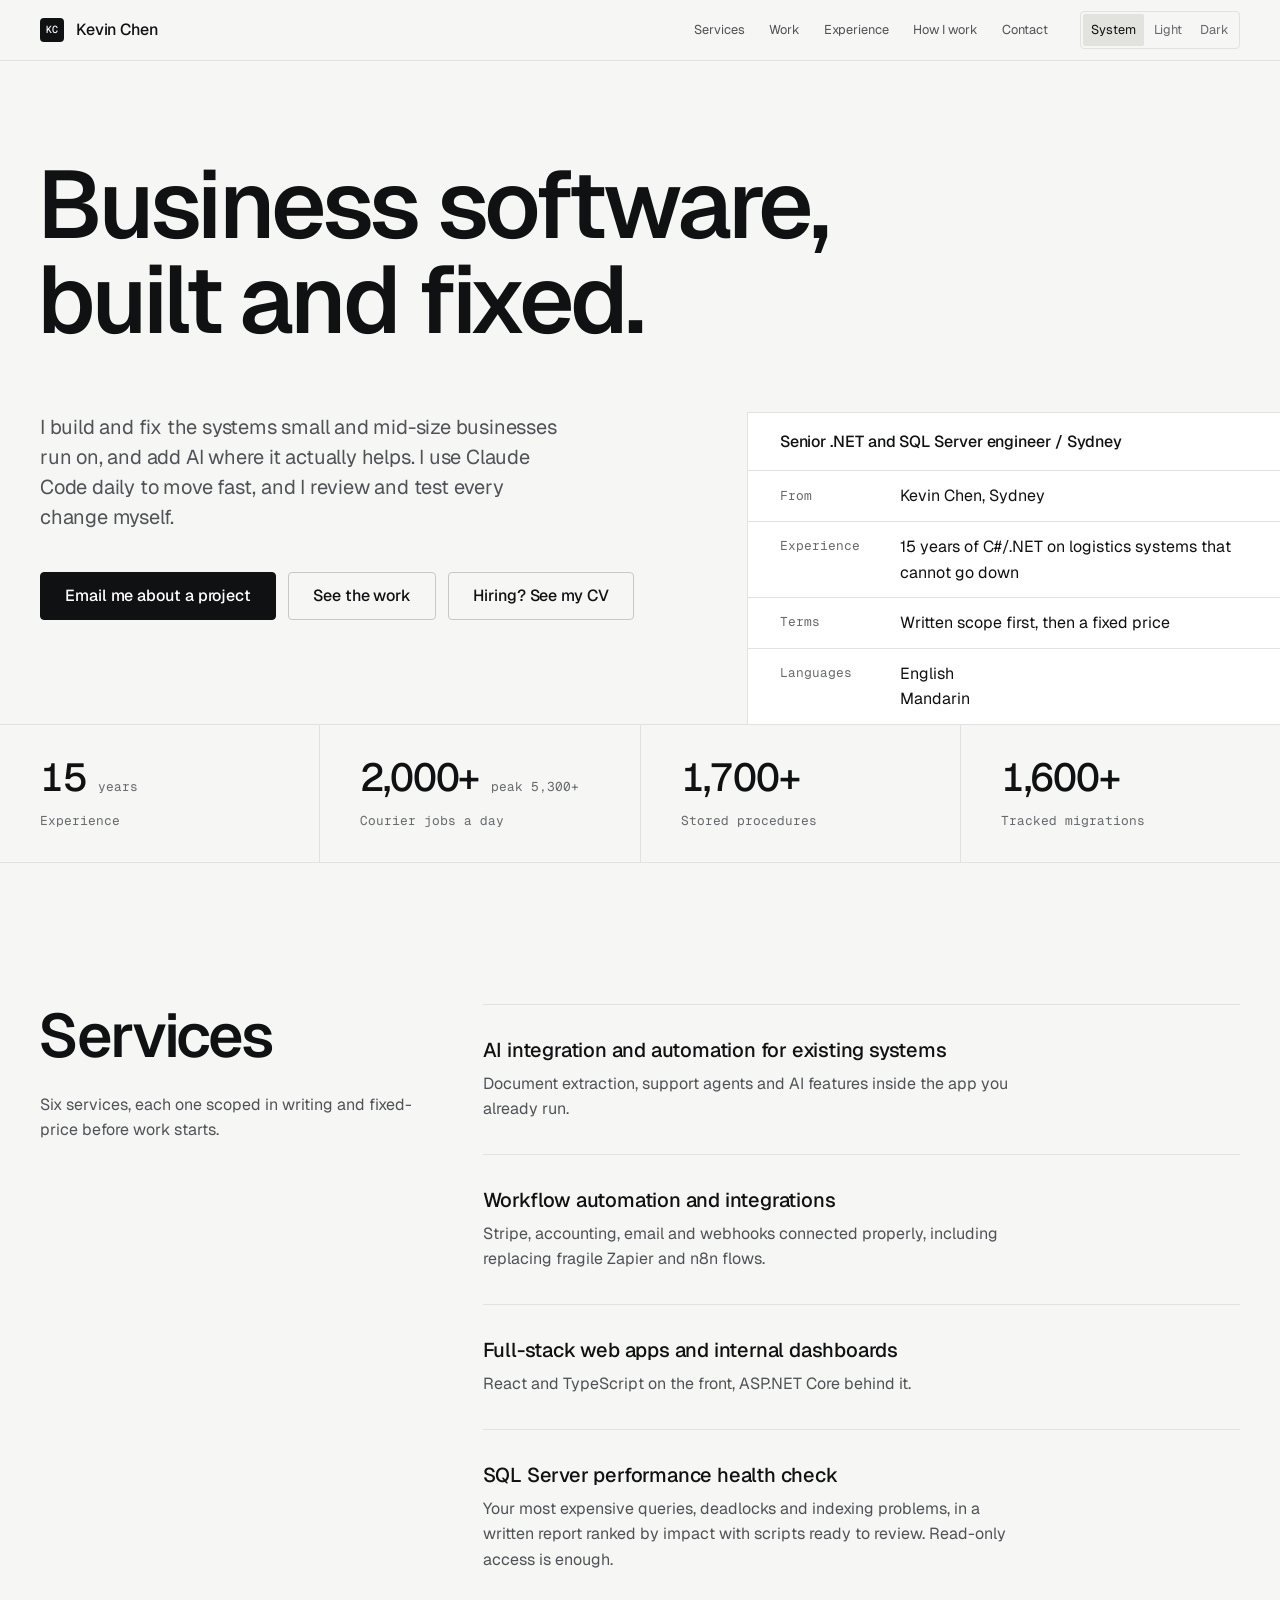
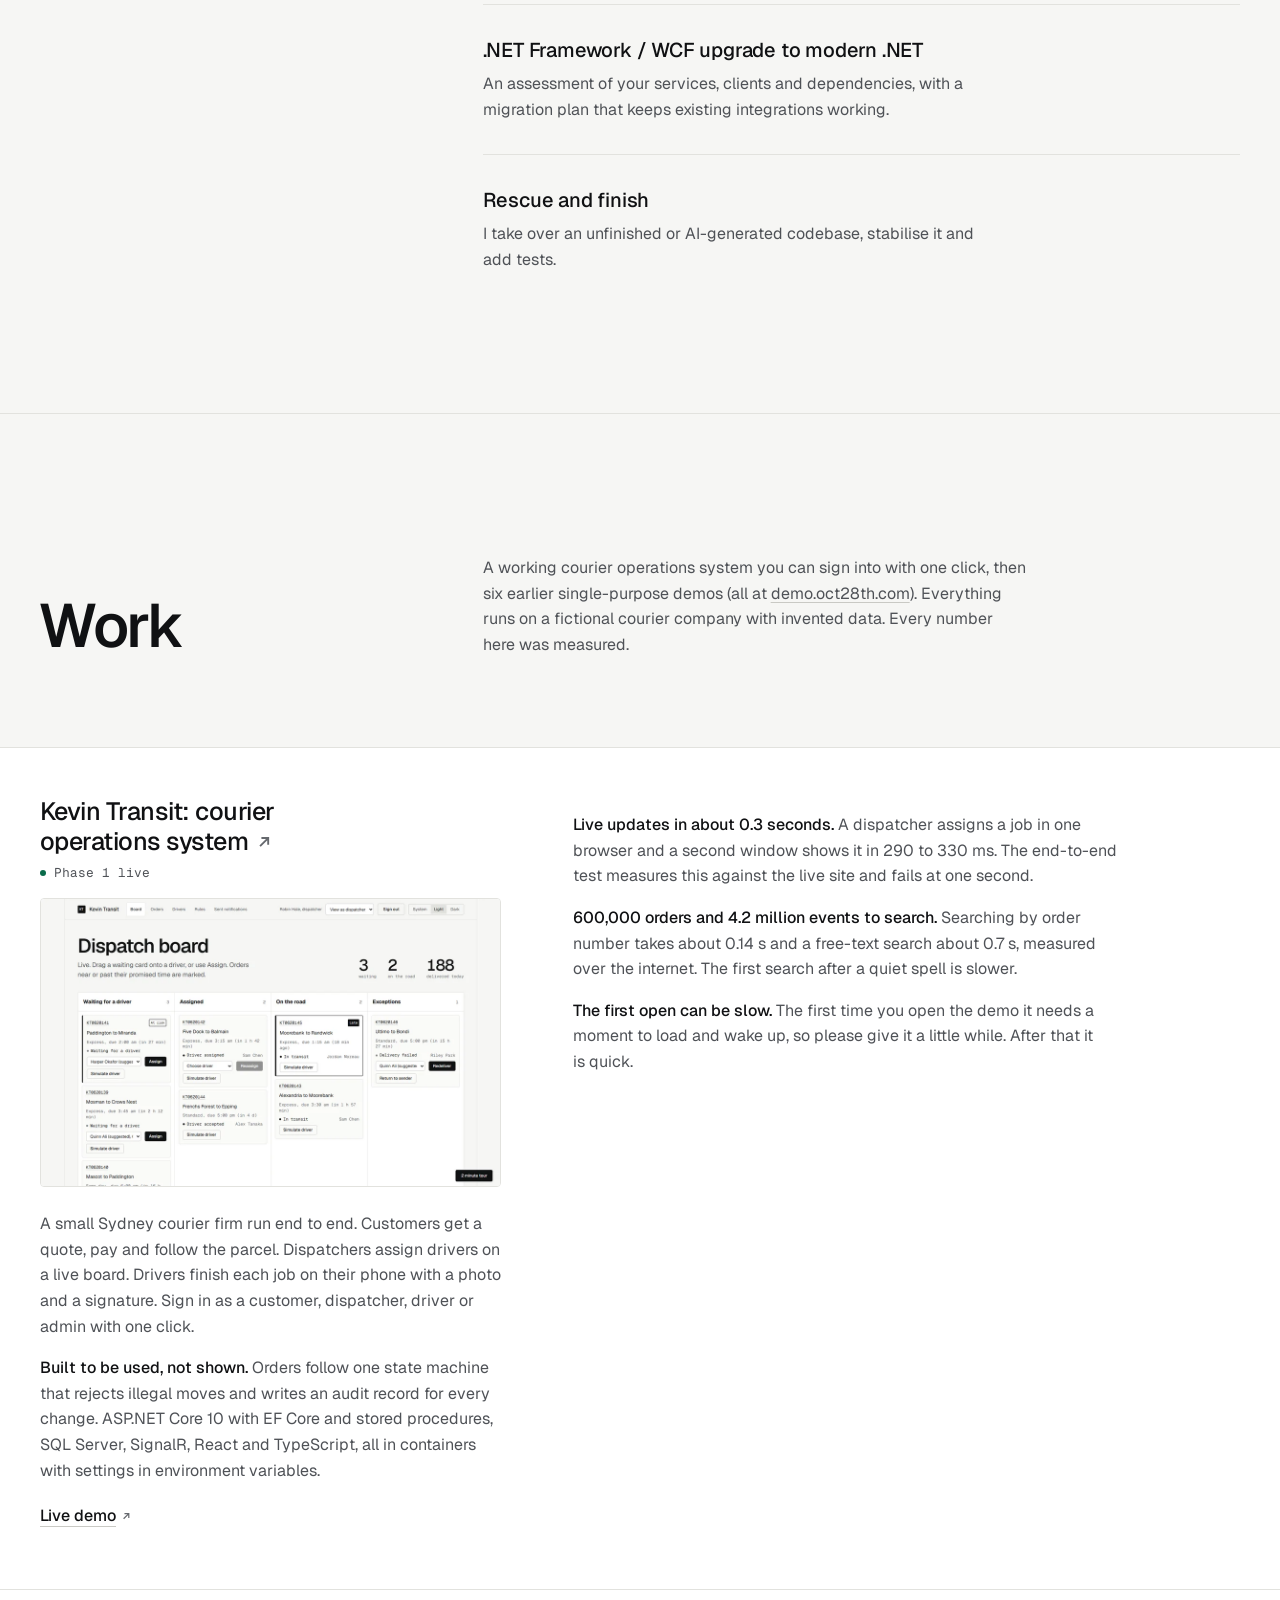
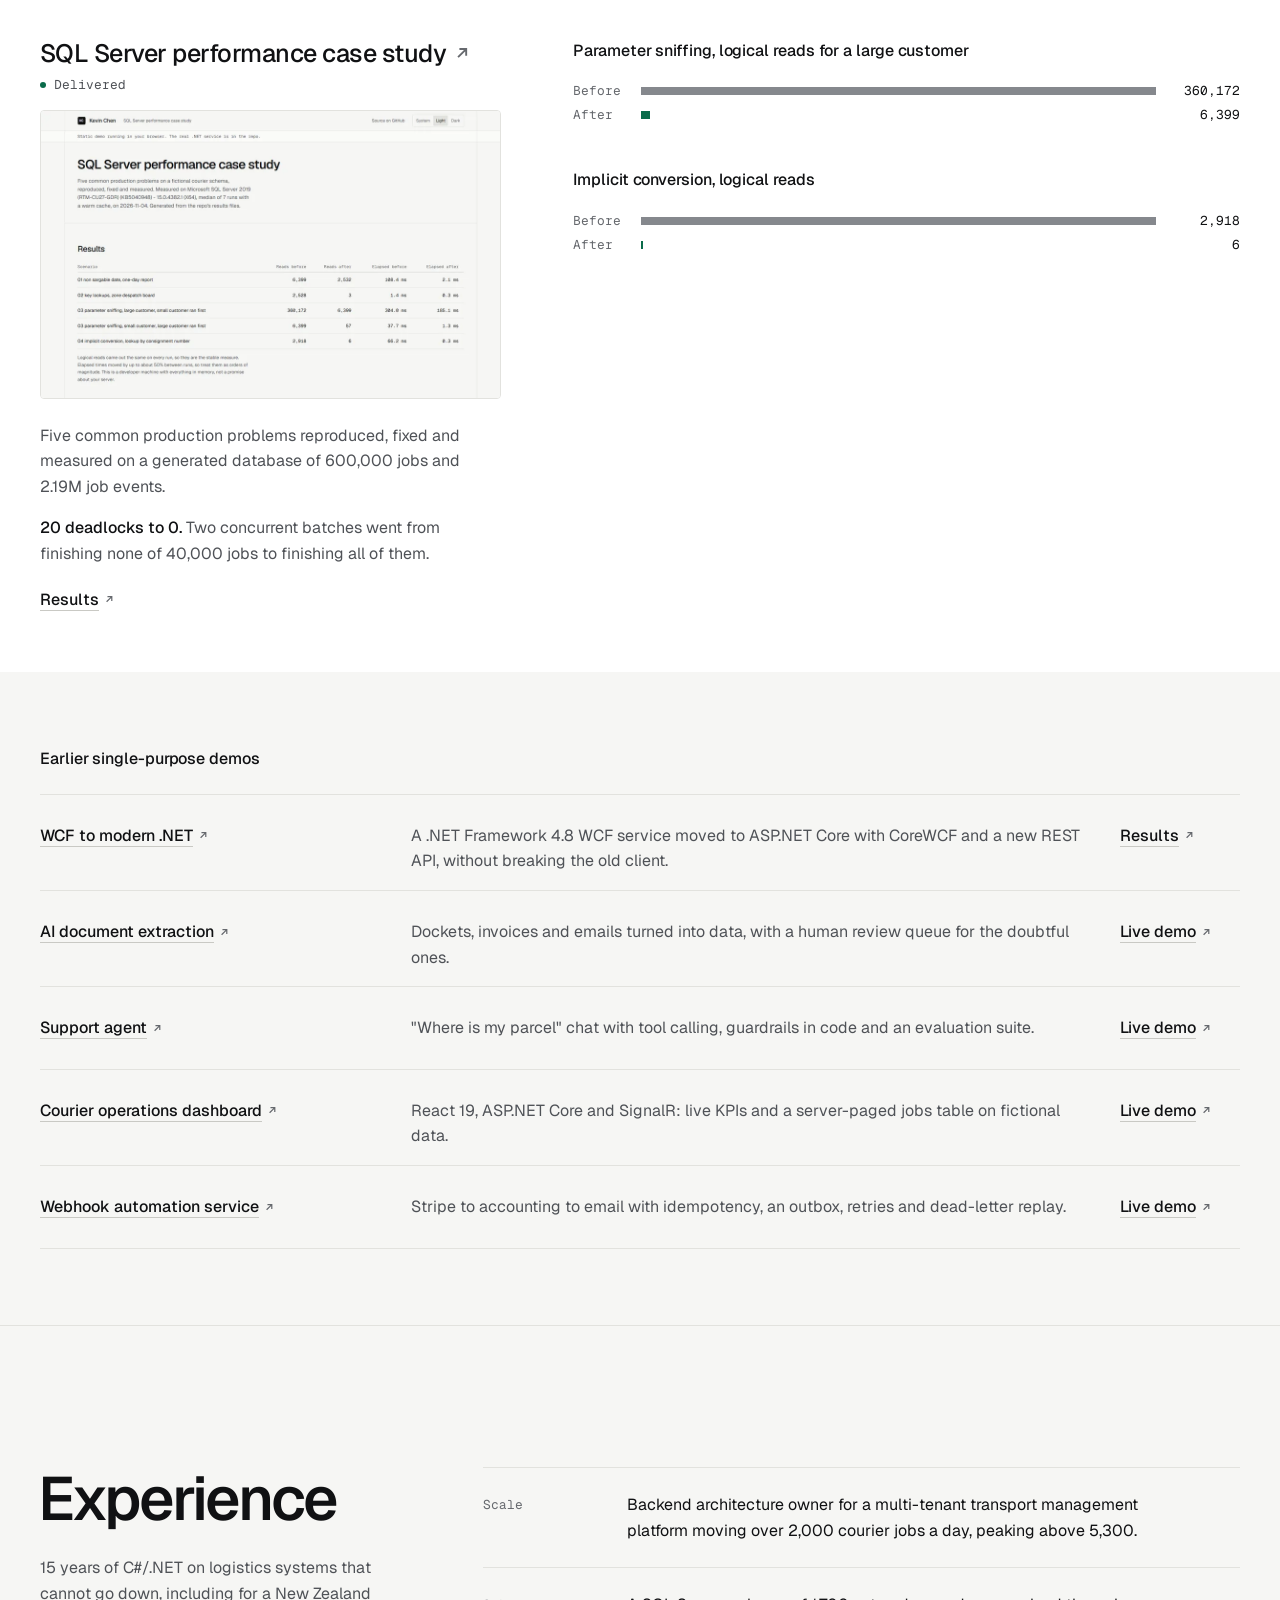
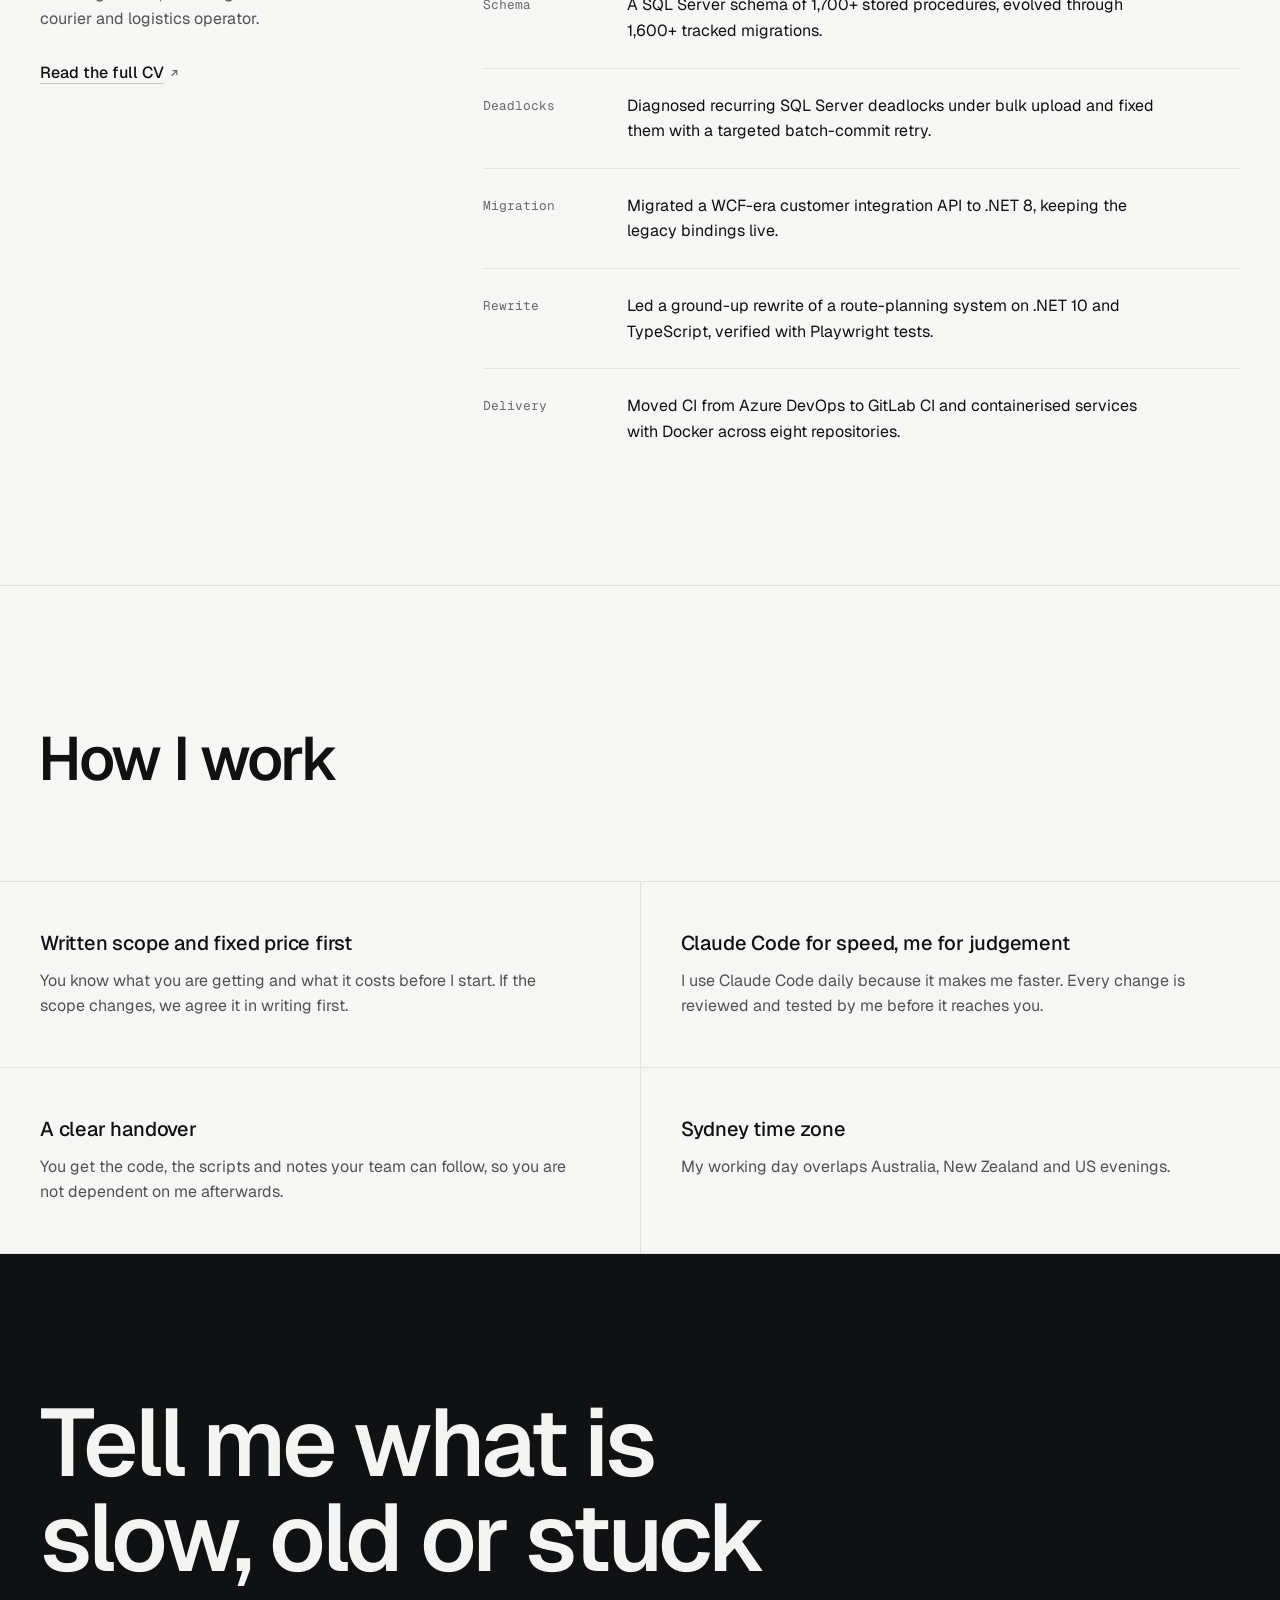
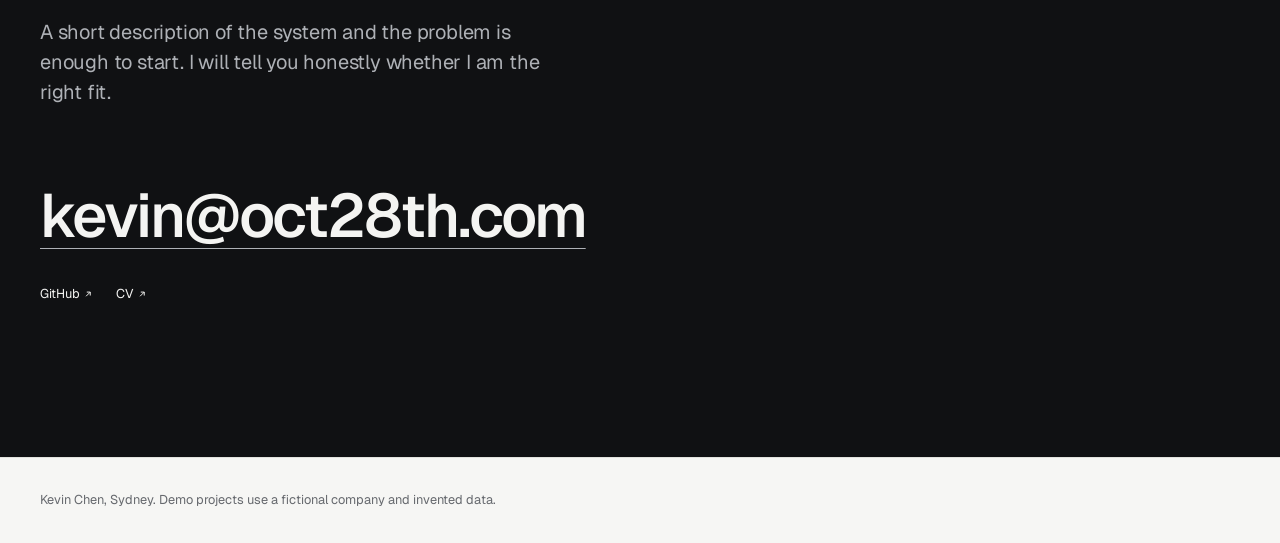
==== commit 2c6ff280: "Work: replace hosting note with first-load note; remove unverified certificates" ====
--- a/index.html
+++ b/index.html
@@ -79,7 +79,6 @@
               <div><dt>From</dt><dd>Kevin Chen, Sydney</dd></div>
               <div><dt>Experience</dt><dd>15 years of C#/.NET on logistics systems that cannot go down</dd></div>
               <div><dt>Terms</dt><dd>Written scope first, then a fixed price</dd></div>
-              <div><dt>Certified</dt><dd>AZ-204 (2022)<br>PSM I (2021)</dd></div>
               <div><dt>Languages</dt><dd>English<br>Mandarin</dd></div>
             </dl>
           </aside>
@@ -171,7 +170,7 @@
             <div class="case-proof">
               <p class="result"><strong>Live updates in about 0.3 seconds.</strong> A dispatcher assigns a job in one browser and a second window shows it in 290 to 330 ms. The end-to-end test measures this against the live site and fails at one second.</p>
               <p class="result"><strong>600,000 orders and 4.2 million events to search.</strong> Searching by order number takes about 0.14 s and a free-text search about 0.7 s, measured over the internet. The first search after a quiet spell is slower.</p>
-              <p class="result"><strong>Free hosting, on purpose.</strong> Cloudflare Pages, Azure App Service free tier and the Azure SQL free tier. The demo sleeps when idle and says so while it wakes up. Payments use a test card and emails land in an in-app inbox, so nothing real is sent. The code is in a private repository.</p>
+              <p class="result"><strong>The first open can be slow.</strong> The first time you open the demo it needs a moment to load and wake up, so please give it a little while. After that it is quick.</p>
             </div>
           </article>
 
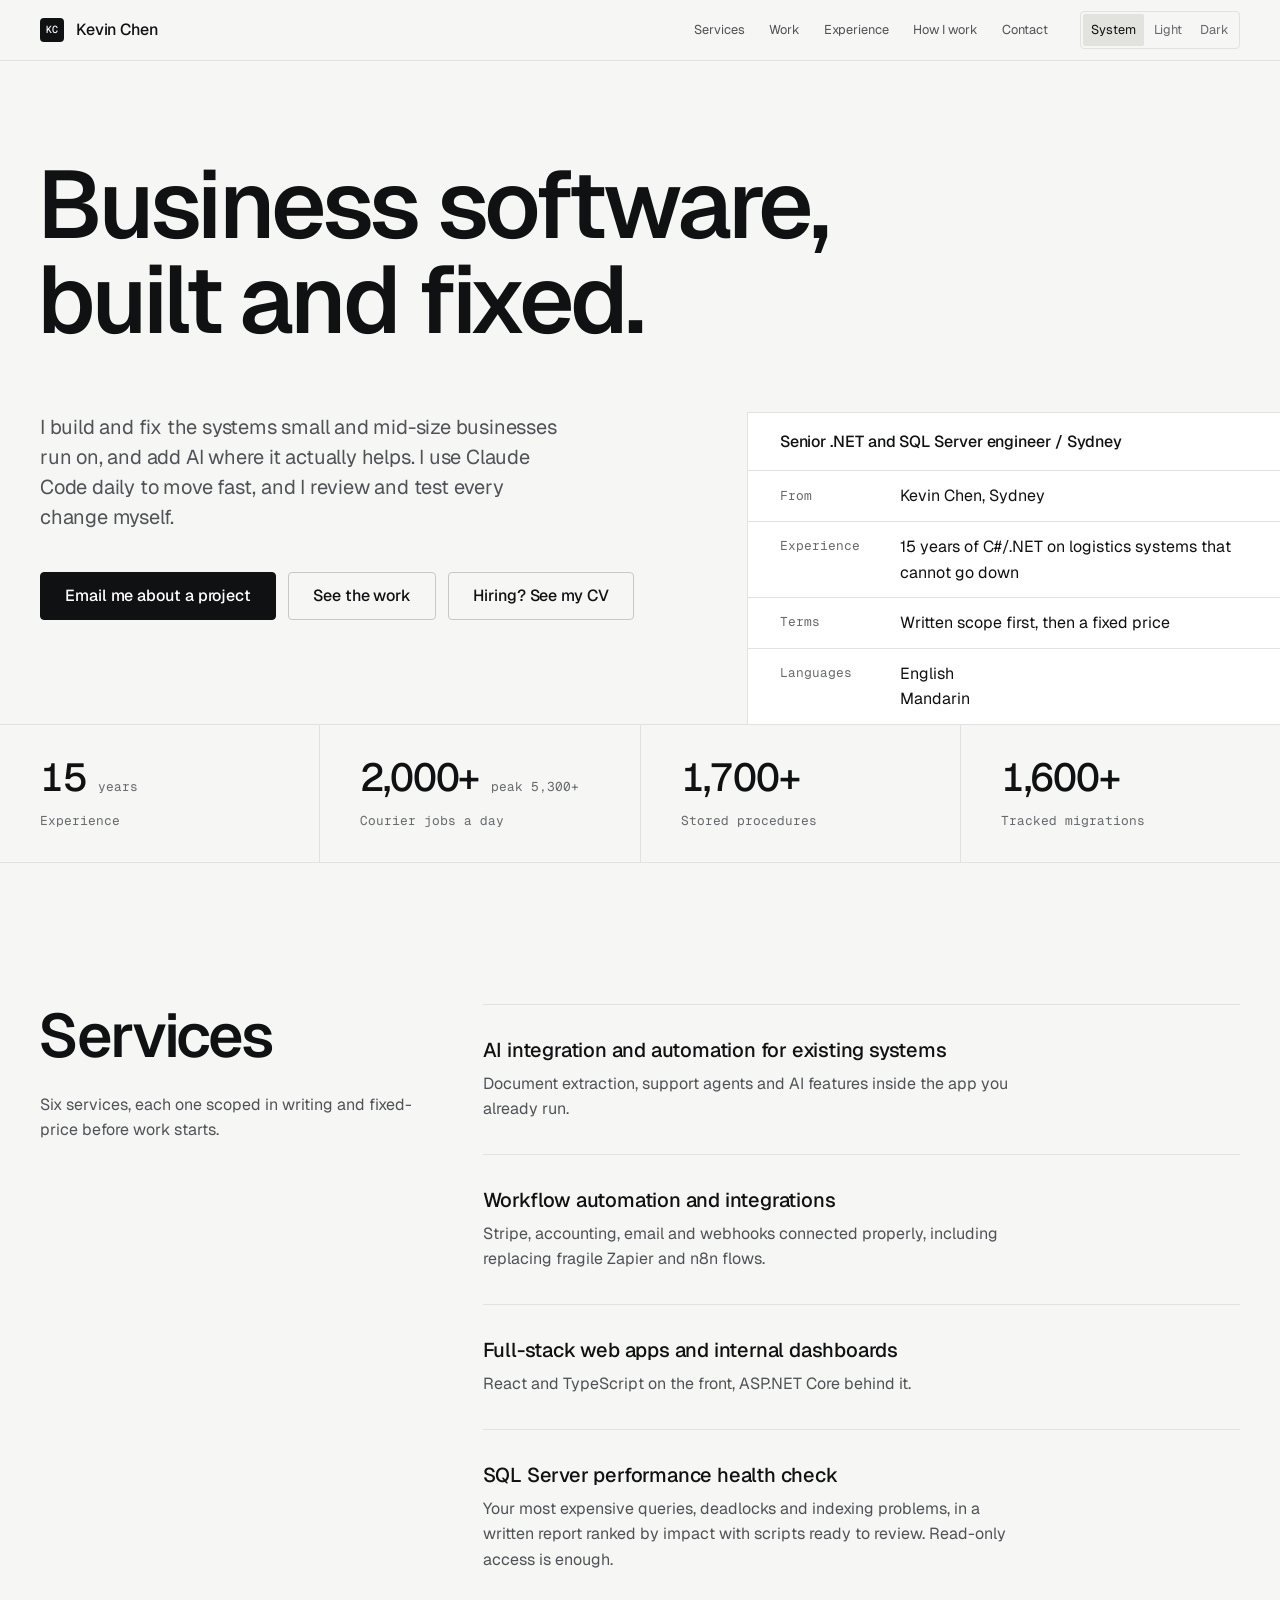
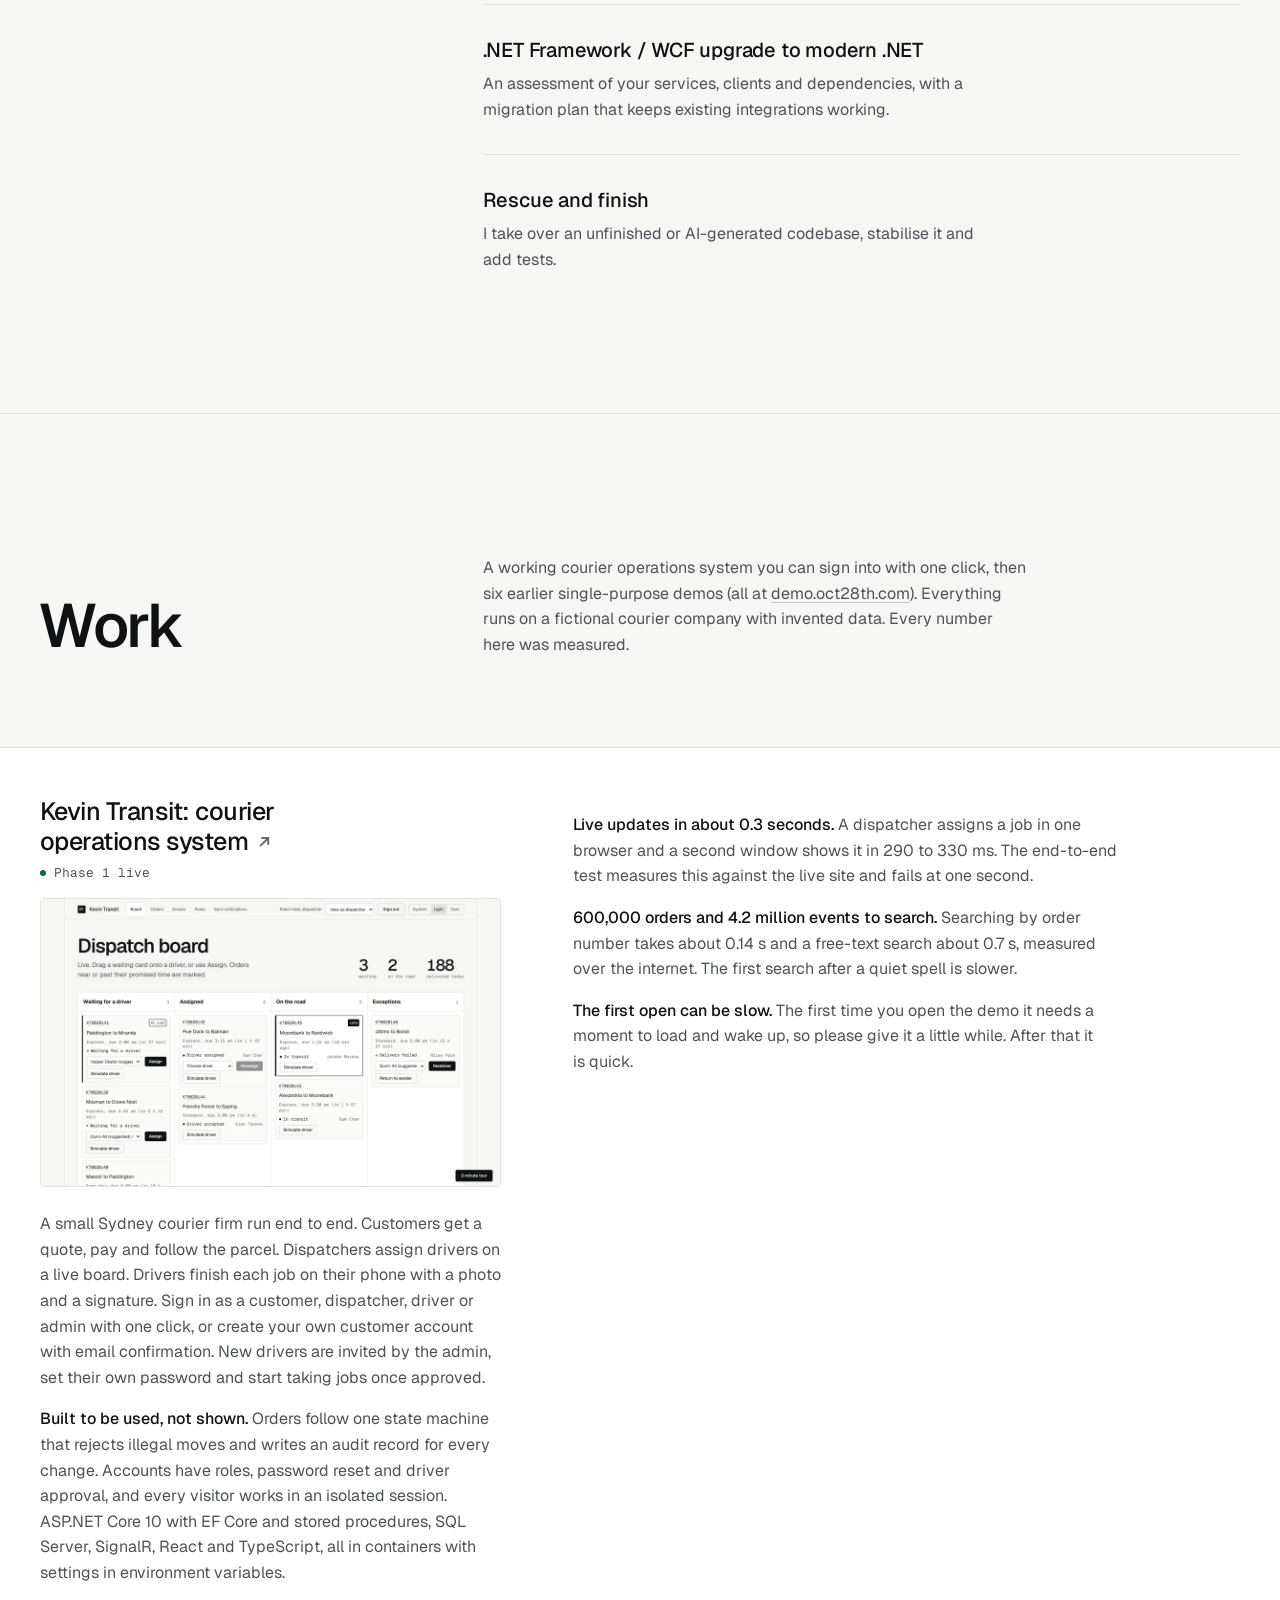
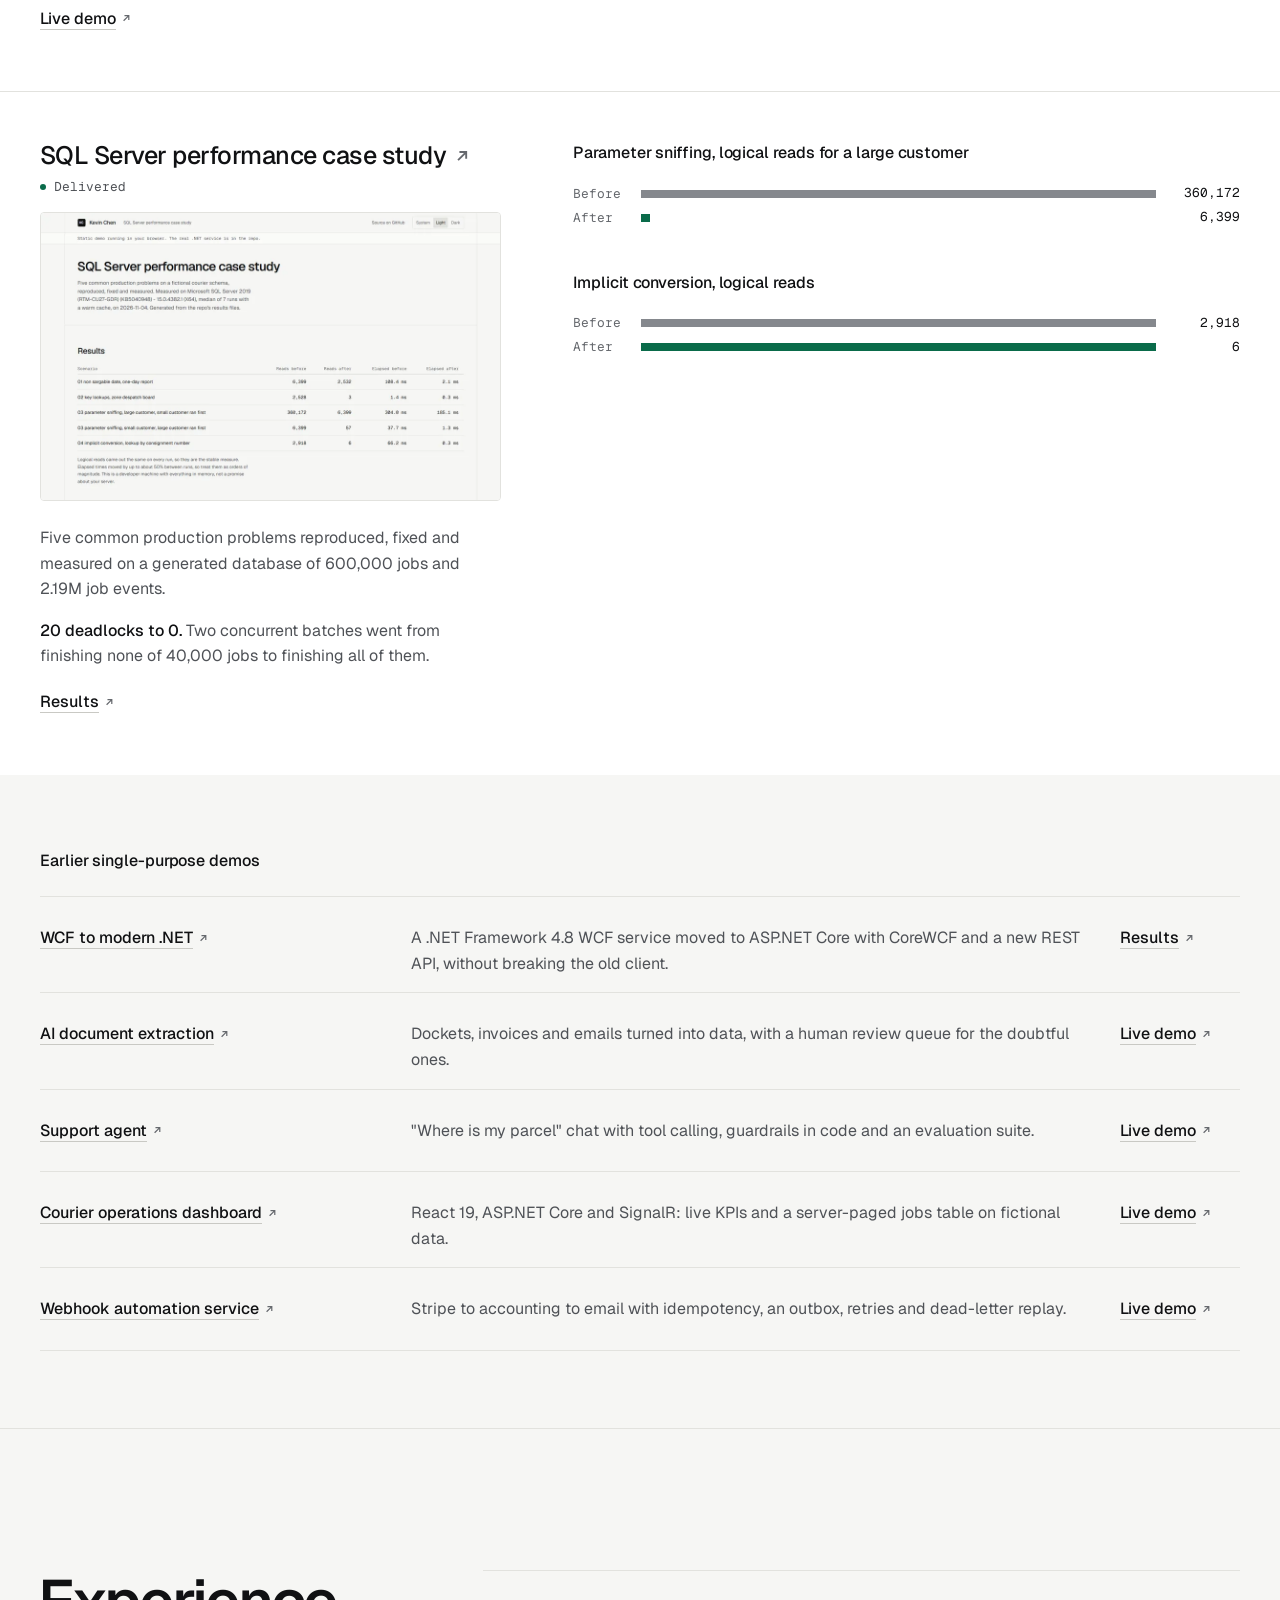
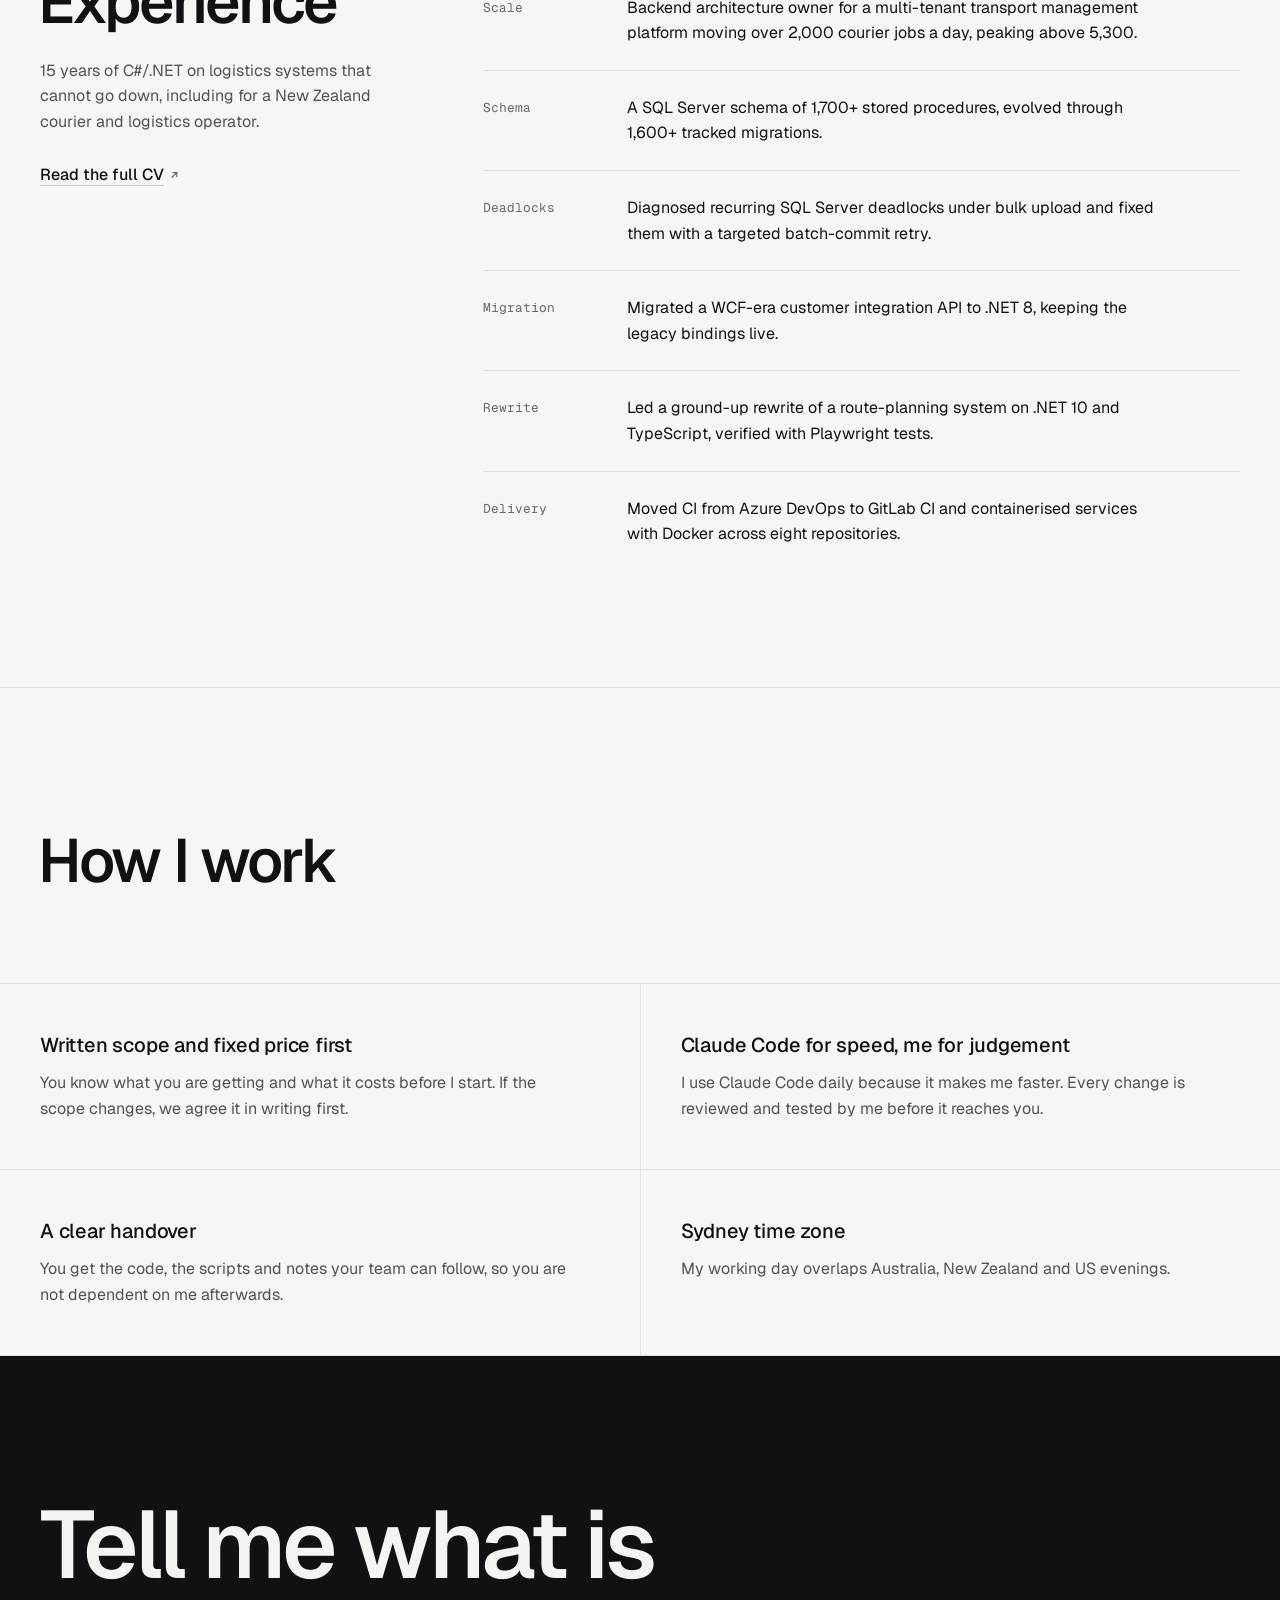
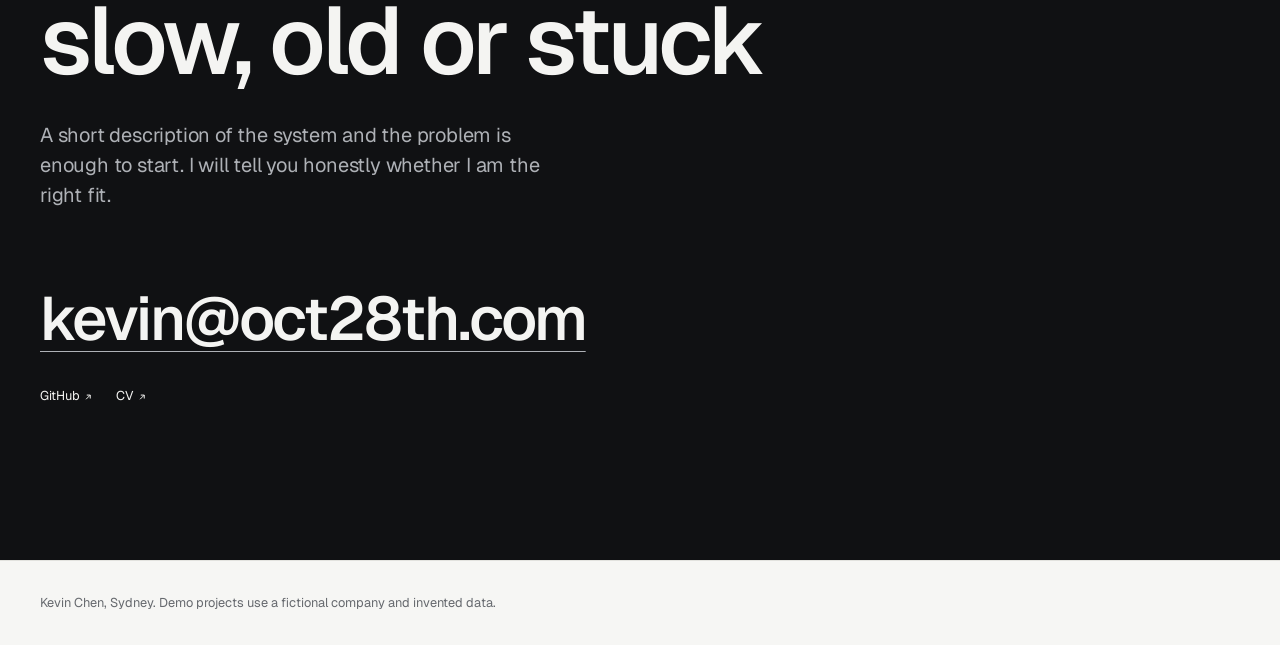
==== commit 5212761d: "Work: Kevin Transit now has accounts, sign up, driver onboarding" ====
--- a/index.html
+++ b/index.html
@@ -163,8 +163,8 @@
                 <img class="shot-light" src="img/kevin-transit-light.webp" width="960" height="600" loading="lazy" decoding="async" alt="Screenshot of the Kevin Transit dispatch board with four columns of delivery cards">
                 <img class="shot-dark" src="img/kevin-transit-dark.webp" width="960" height="600" loading="lazy" decoding="async" alt="Screenshot of the Kevin Transit dispatch board in dark mode">
               </a>
-              <p>A small Sydney courier firm run end to end. Customers get a quote, pay and follow the parcel. Dispatchers assign drivers on a live board. Drivers finish each job on their phone with a photo and a signature. Sign in as a customer, dispatcher, driver or admin with one click.</p>
-              <p class="result"><strong>Built to be used, not shown.</strong> Orders follow one state machine that rejects illegal moves and writes an audit record for every change. ASP.NET Core 10 with EF Core and stored procedures, SQL Server, SignalR, React and TypeScript, all in containers with settings in environment variables.</p>
+              <p>A small Sydney courier firm run end to end. Customers get a quote, pay and follow the parcel. Dispatchers assign drivers on a live board. Drivers finish each job on their phone with a photo and a signature. Sign in as a customer, dispatcher, driver or admin with one click, or create your own customer account with email confirmation. New drivers are invited by the admin, set their own password and start taking jobs once approved.</p>
+              <p class="result"><strong>Built to be used, not shown.</strong> Orders follow one state machine that rejects illegal moves and writes an audit record for every change. Accounts have roles, password reset and driver approval, and every visitor works in an isolated session. ASP.NET Core 10 with EF Core and stored procedures, SQL Server, SignalR, React and TypeScript, all in containers with settings in environment variables.</p>
               <p class="case-extra"><a class="textlink" href="https://transit.oct28th.com/" target="_blank" rel="noopener">Live demo<svg class="ext" aria-hidden="true" focusable="false"><use href="#ext"/></svg><span class="sr"> (opens in a new tab)</span></a></p>
             </div>
             <div class="case-proof">
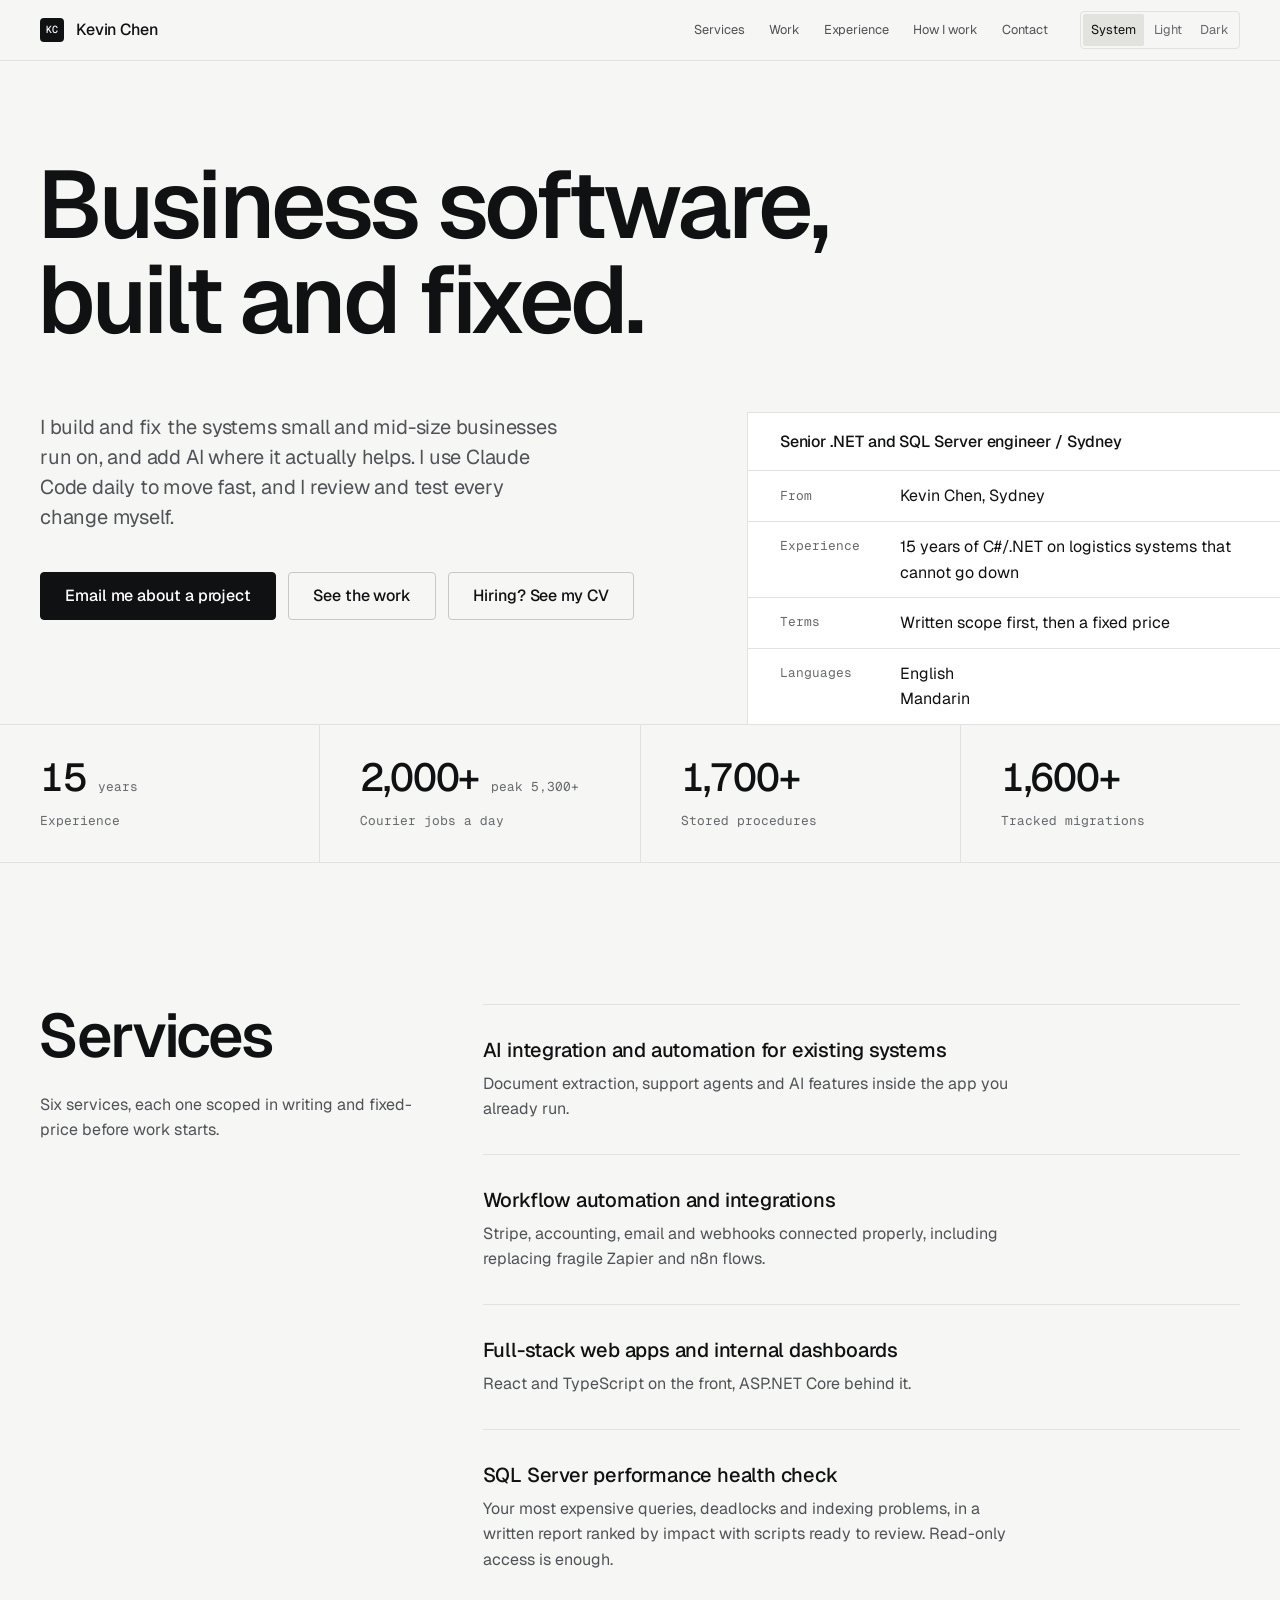
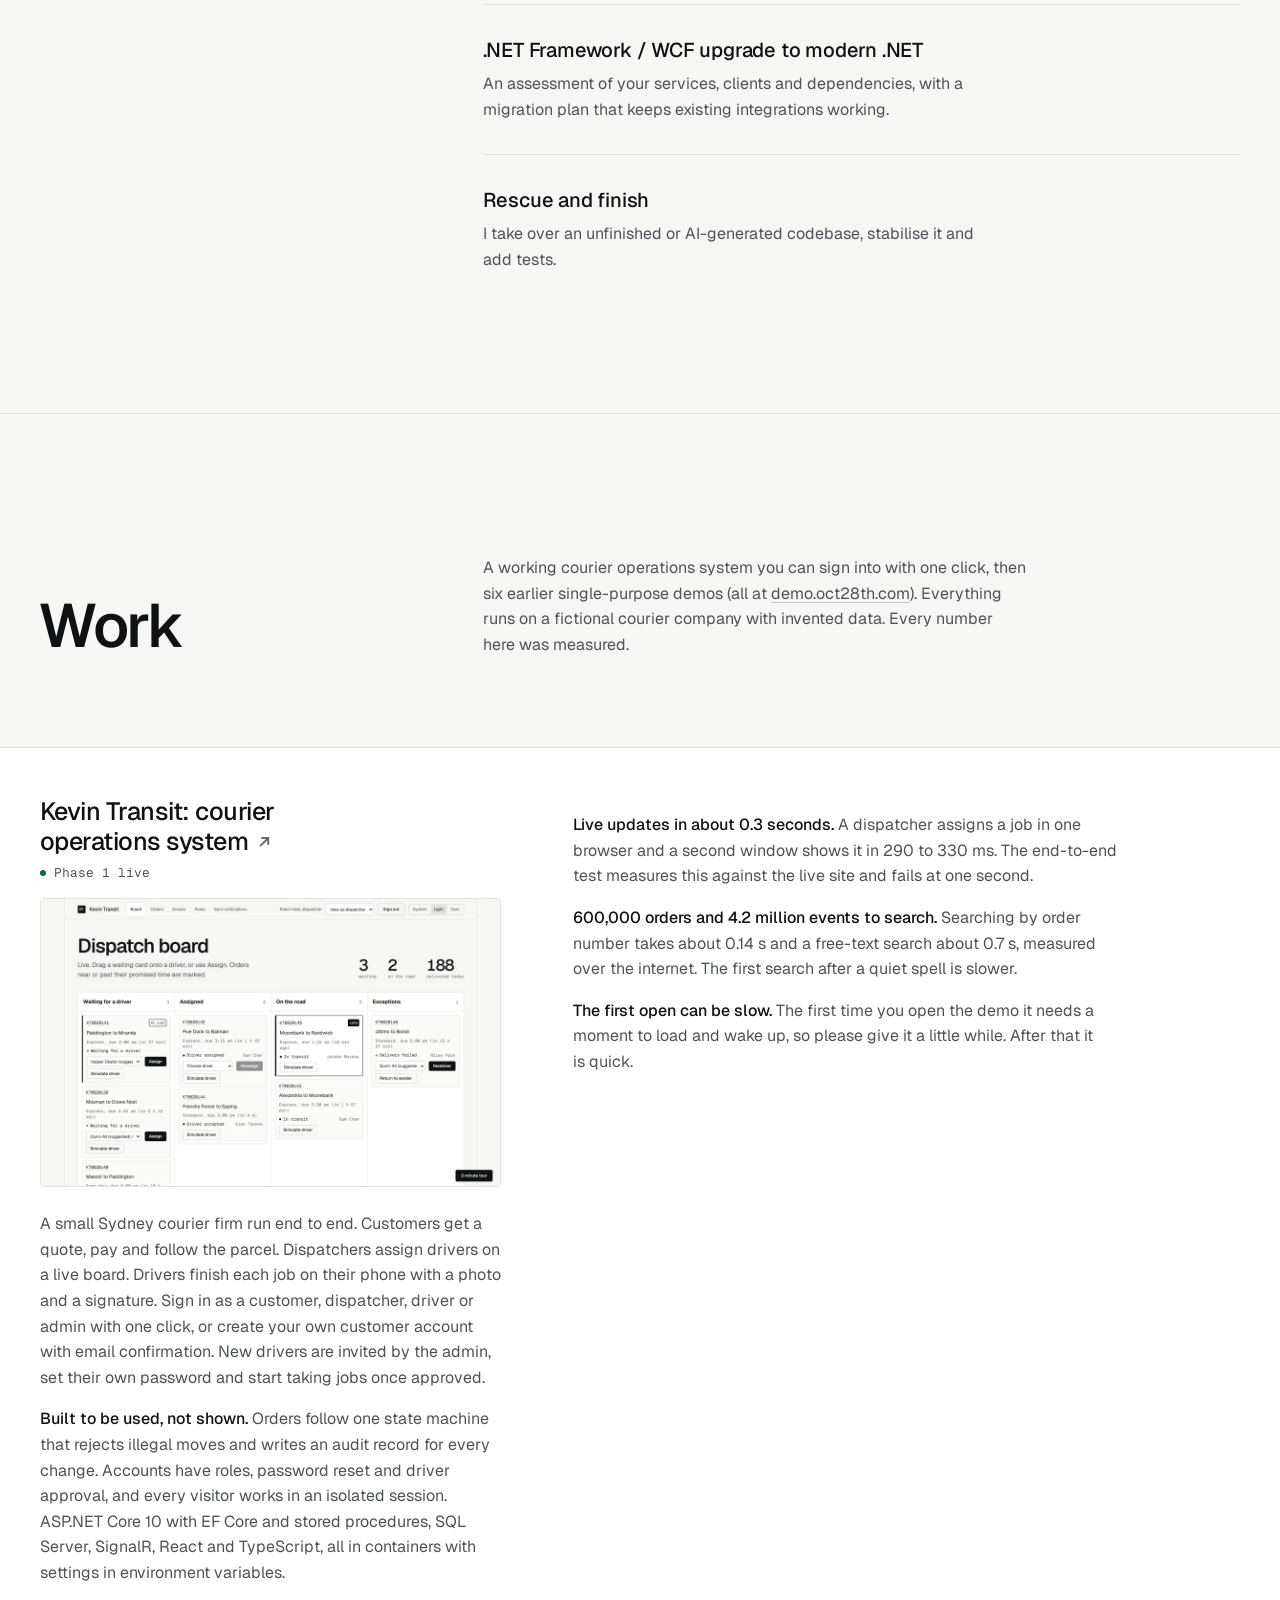
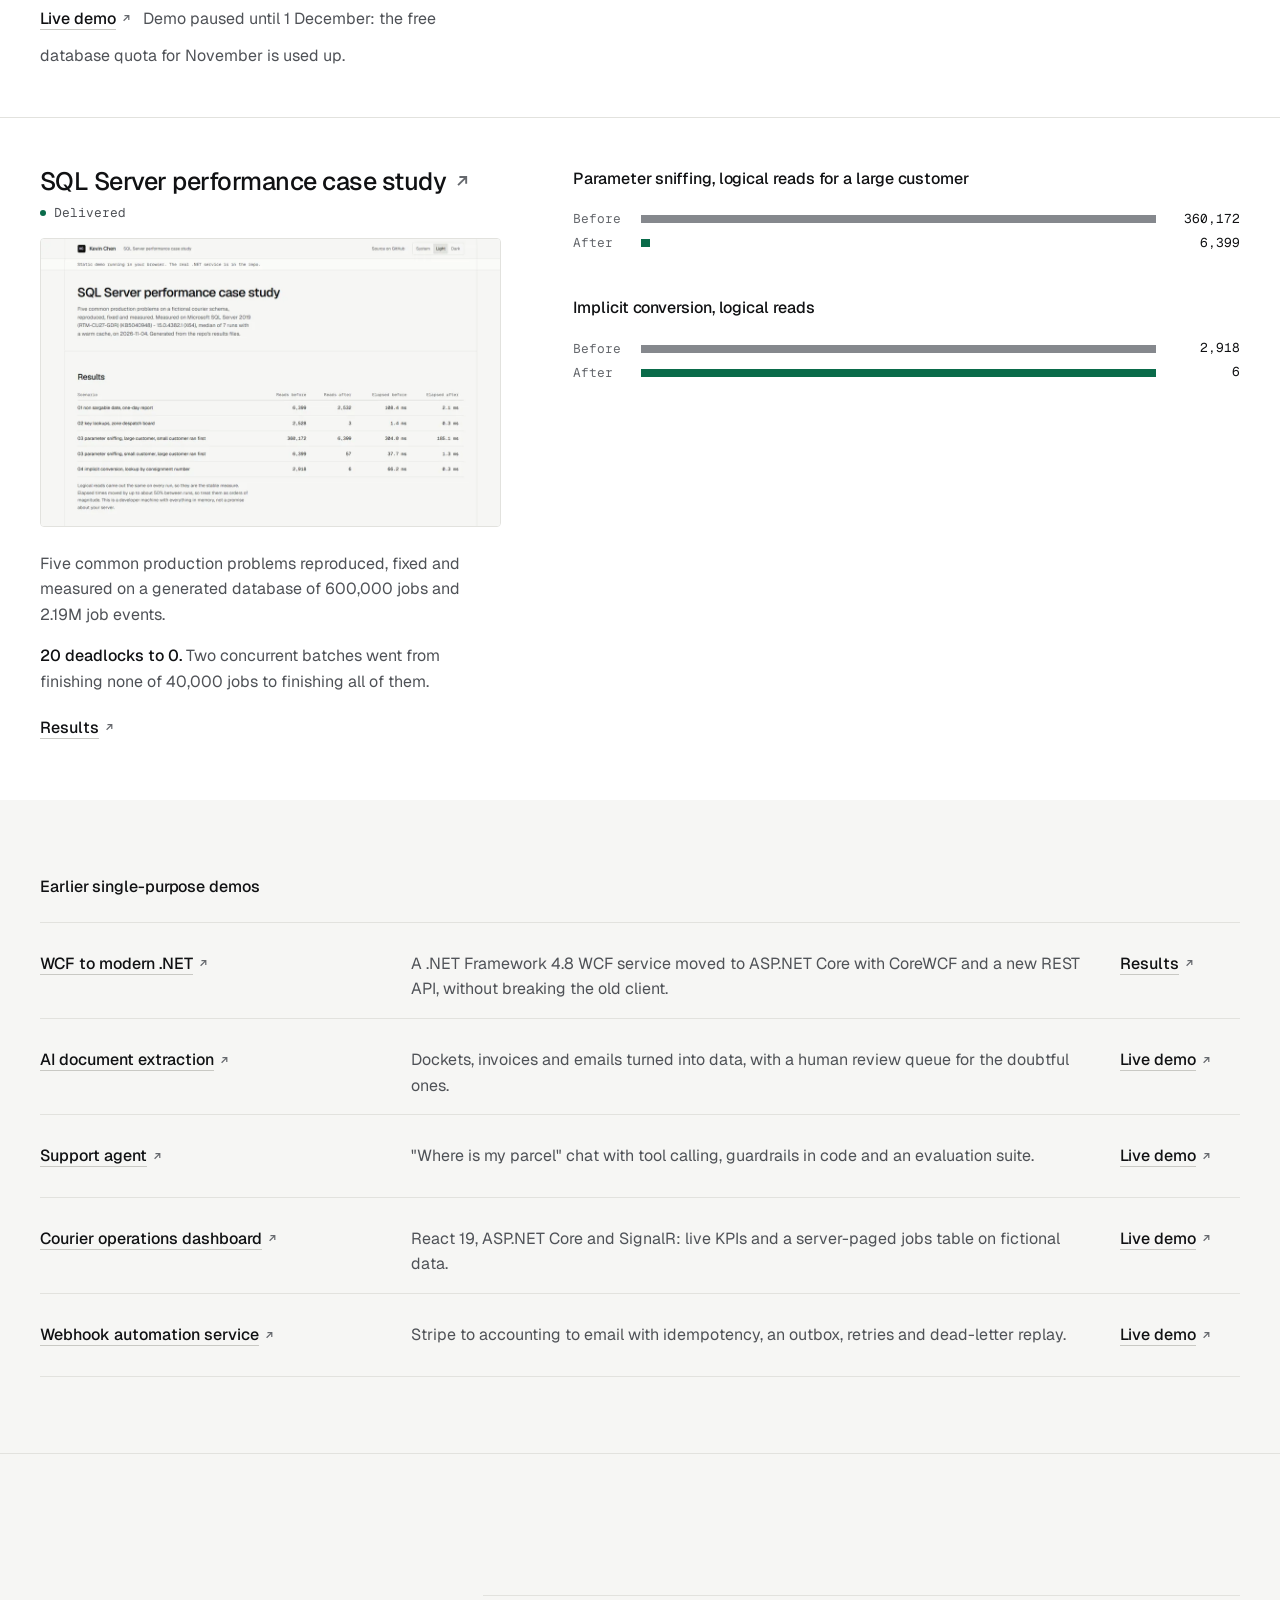
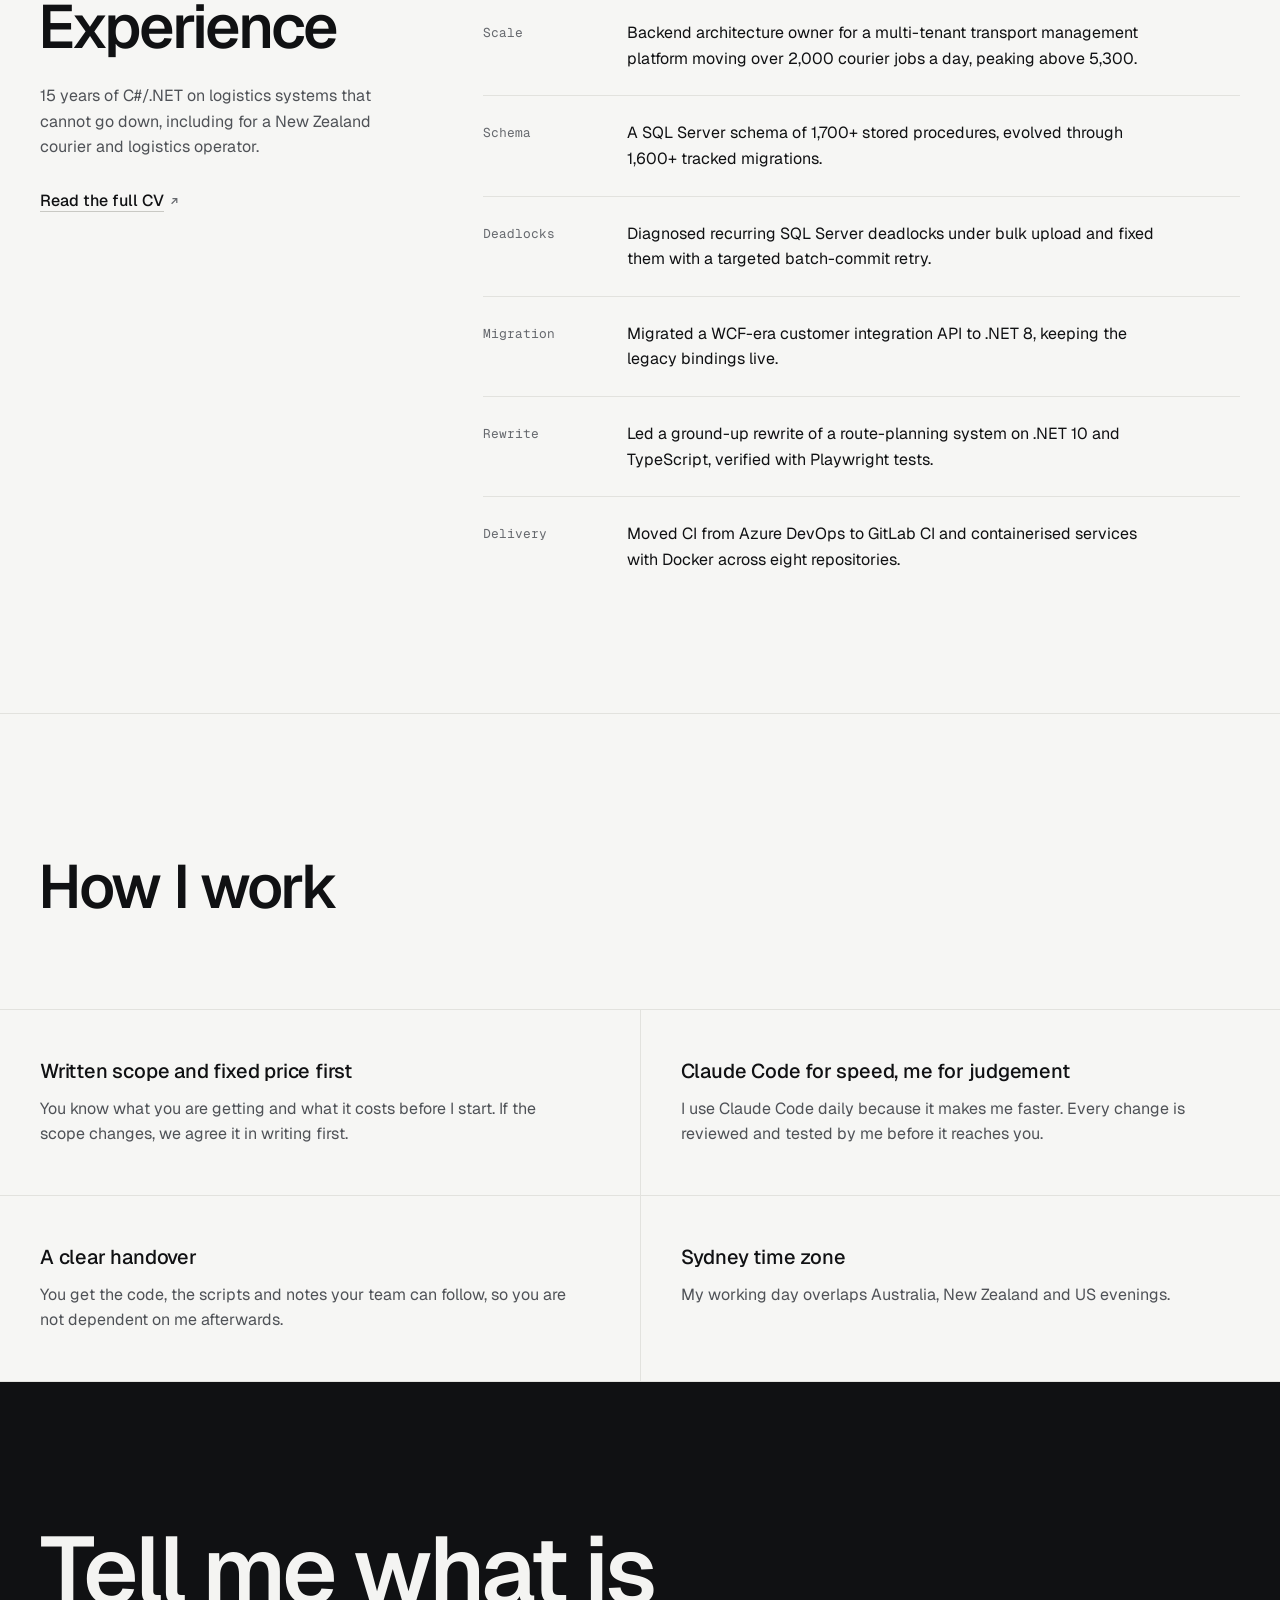
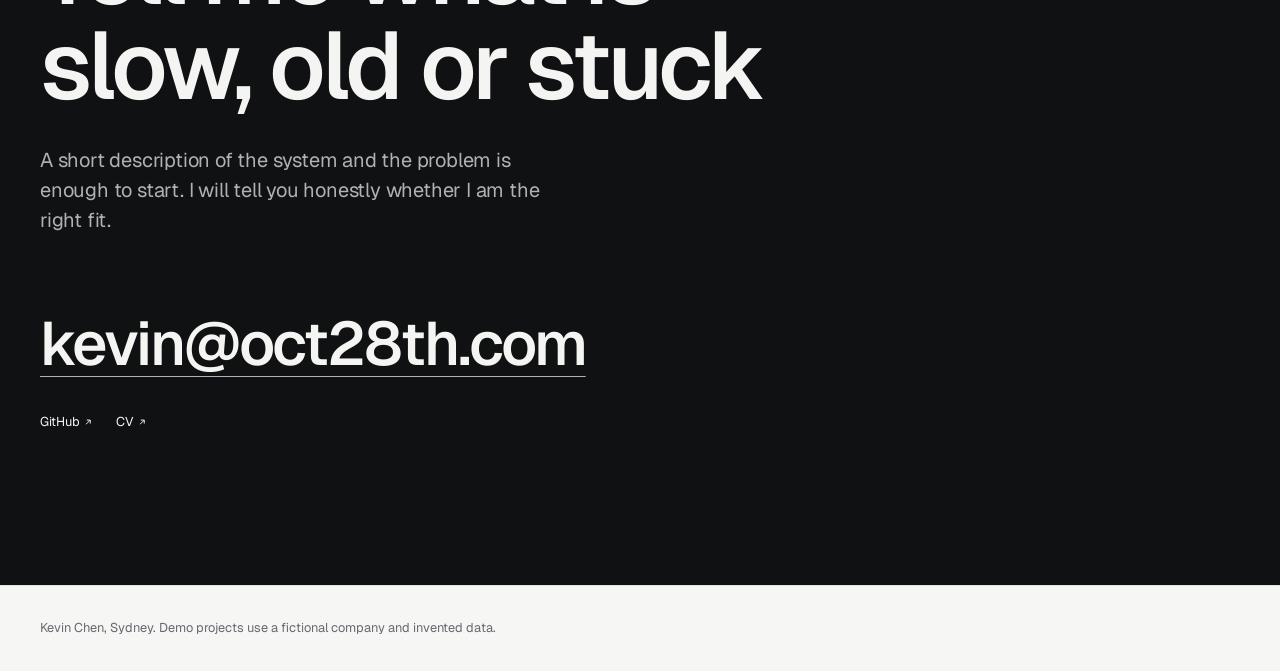
==== commit a1fddd02: "Work: note that the Kevin Transit demo is paused until 1 December (free database quota)" ====
--- a/index.html
+++ b/index.html
@@ -165,7 +165,7 @@
               </a>
               <p>A small Sydney courier firm run end to end. Customers get a quote, pay and follow the parcel. Dispatchers assign drivers on a live board. Drivers finish each job on their phone with a photo and a signature. Sign in as a customer, dispatcher, driver or admin with one click, or create your own customer account with email confirmation. New drivers are invited by the admin, set their own password and start taking jobs once approved.</p>
               <p class="result"><strong>Built to be used, not shown.</strong> Orders follow one state machine that rejects illegal moves and writes an audit record for every change. Accounts have roles, password reset and driver approval, and every visitor works in an isolated session. ASP.NET Core 10 with EF Core and stored procedures, SQL Server, SignalR, React and TypeScript, all in containers with settings in environment variables.</p>
-              <p class="case-extra"><a class="textlink" href="https://transit.oct28th.com/" target="_blank" rel="noopener">Live demo<svg class="ext" aria-hidden="true" focusable="false"><use href="#ext"/></svg><span class="sr"> (opens in a new tab)</span></a></p>
+              <p class="case-extra"><a class="textlink" href="https://transit.oct28th.com/" target="_blank" rel="noopener">Live demo<svg class="ext" aria-hidden="true" focusable="false"><use href="#ext"/></svg><span class="sr"> (opens in a new tab)</span></a> <span class="demo-note">Demo paused until 1 December: the free database quota for November is used up.</span></p>
             </div>
             <div class="case-proof">
               <p class="result"><strong>Live updates in about 0.3 seconds.</strong> A dispatcher assigns a job in one browser and a second window shows it in 290 to 330 ms. The end-to-end test measures this against the live site and fails at one second.</p>
--- a/styles.css
+++ b/styles.css
@@ -547,6 +547,7 @@
 }
 
 .case-extra { position: relative; z-index: 1; width: fit-content; margin-top: var(--s-2); }
+.demo-note { color: var(--ink-2); margin-left: var(--s-2); }
 
 .case-proof { margin-top: var(--s-10); }
 
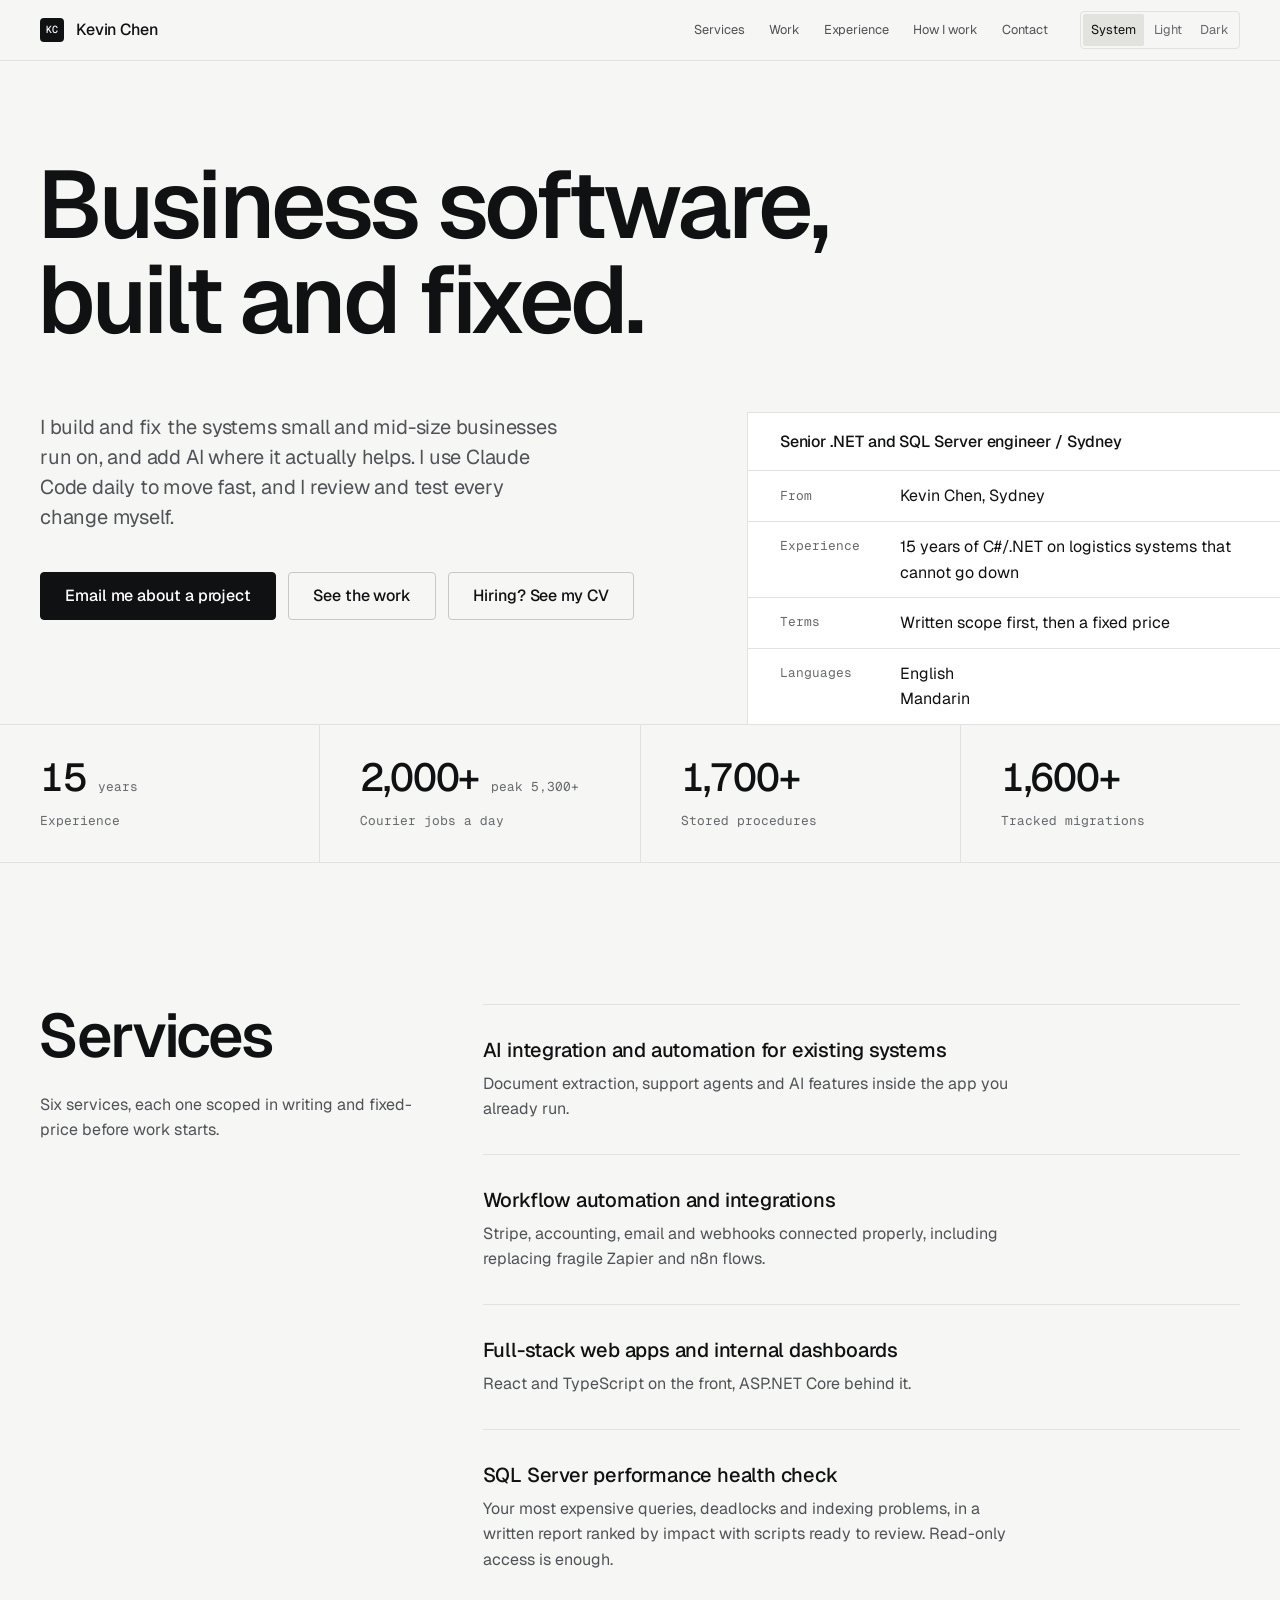
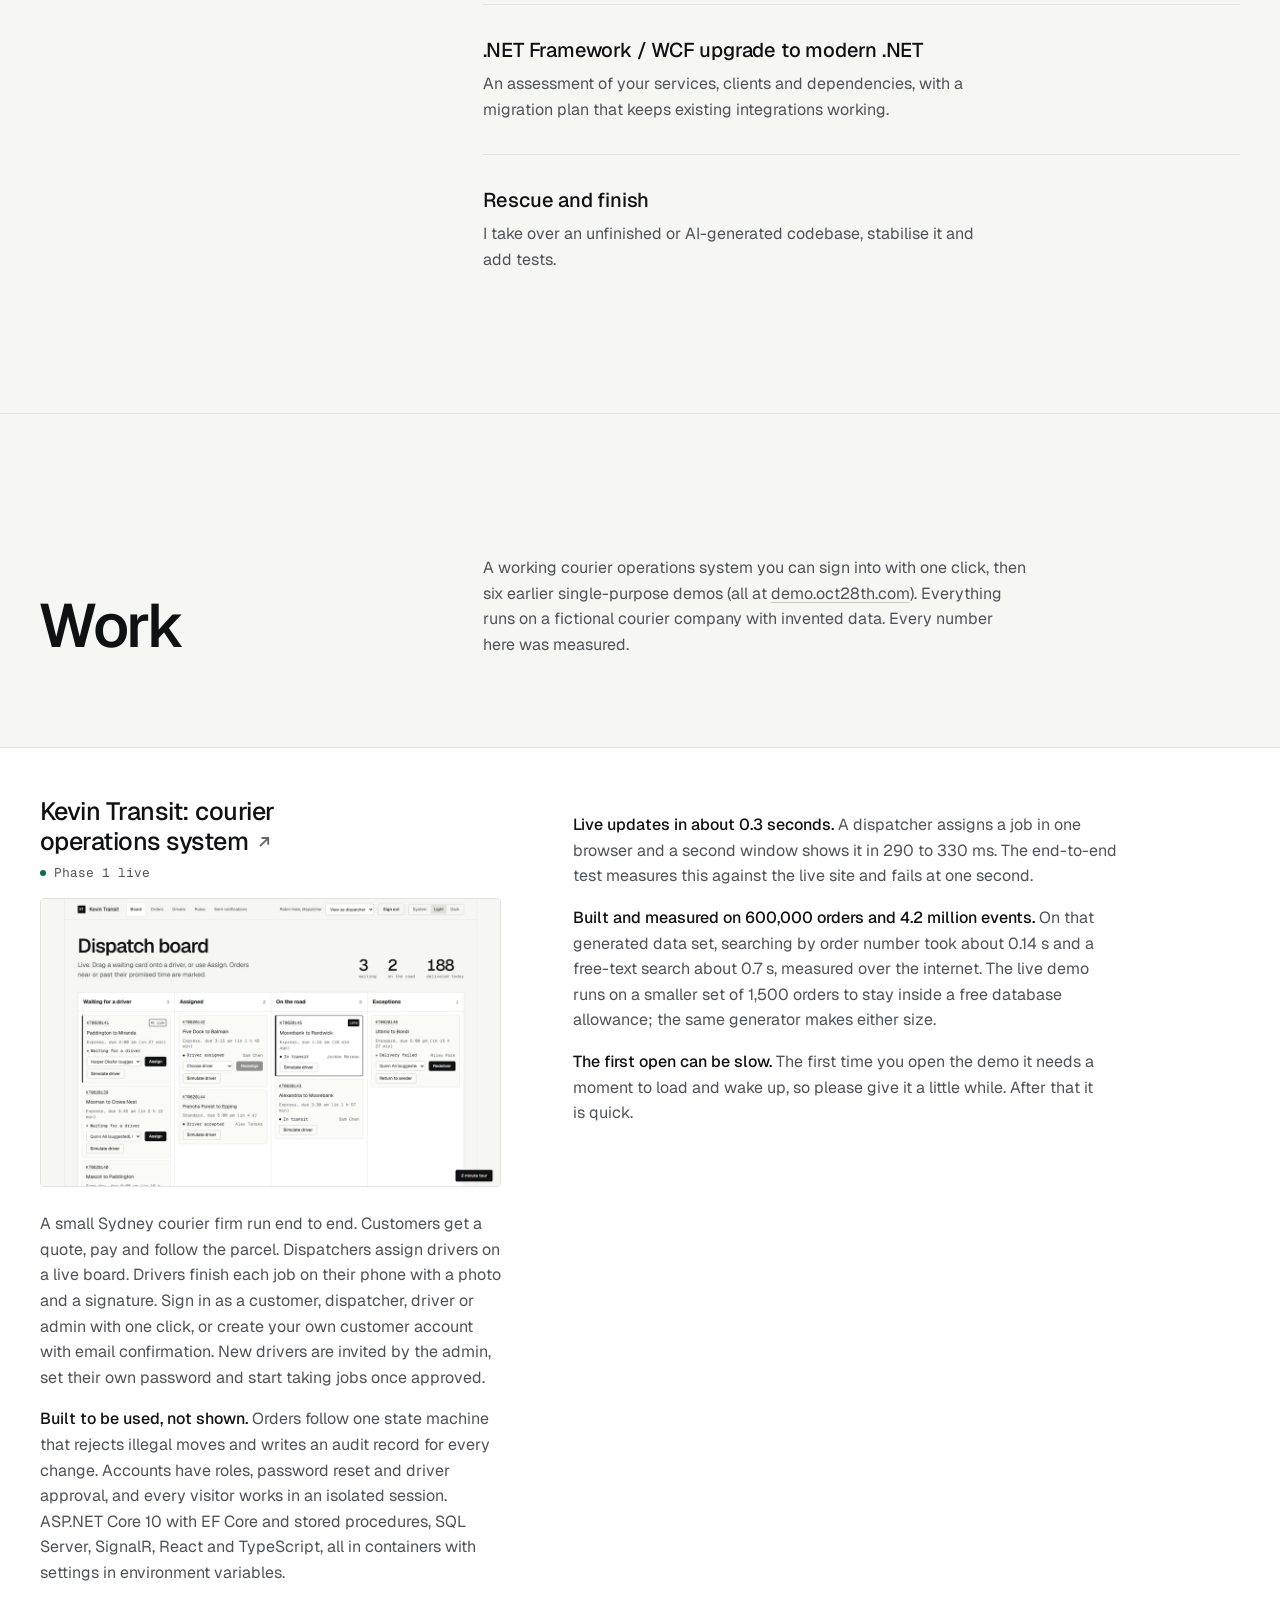
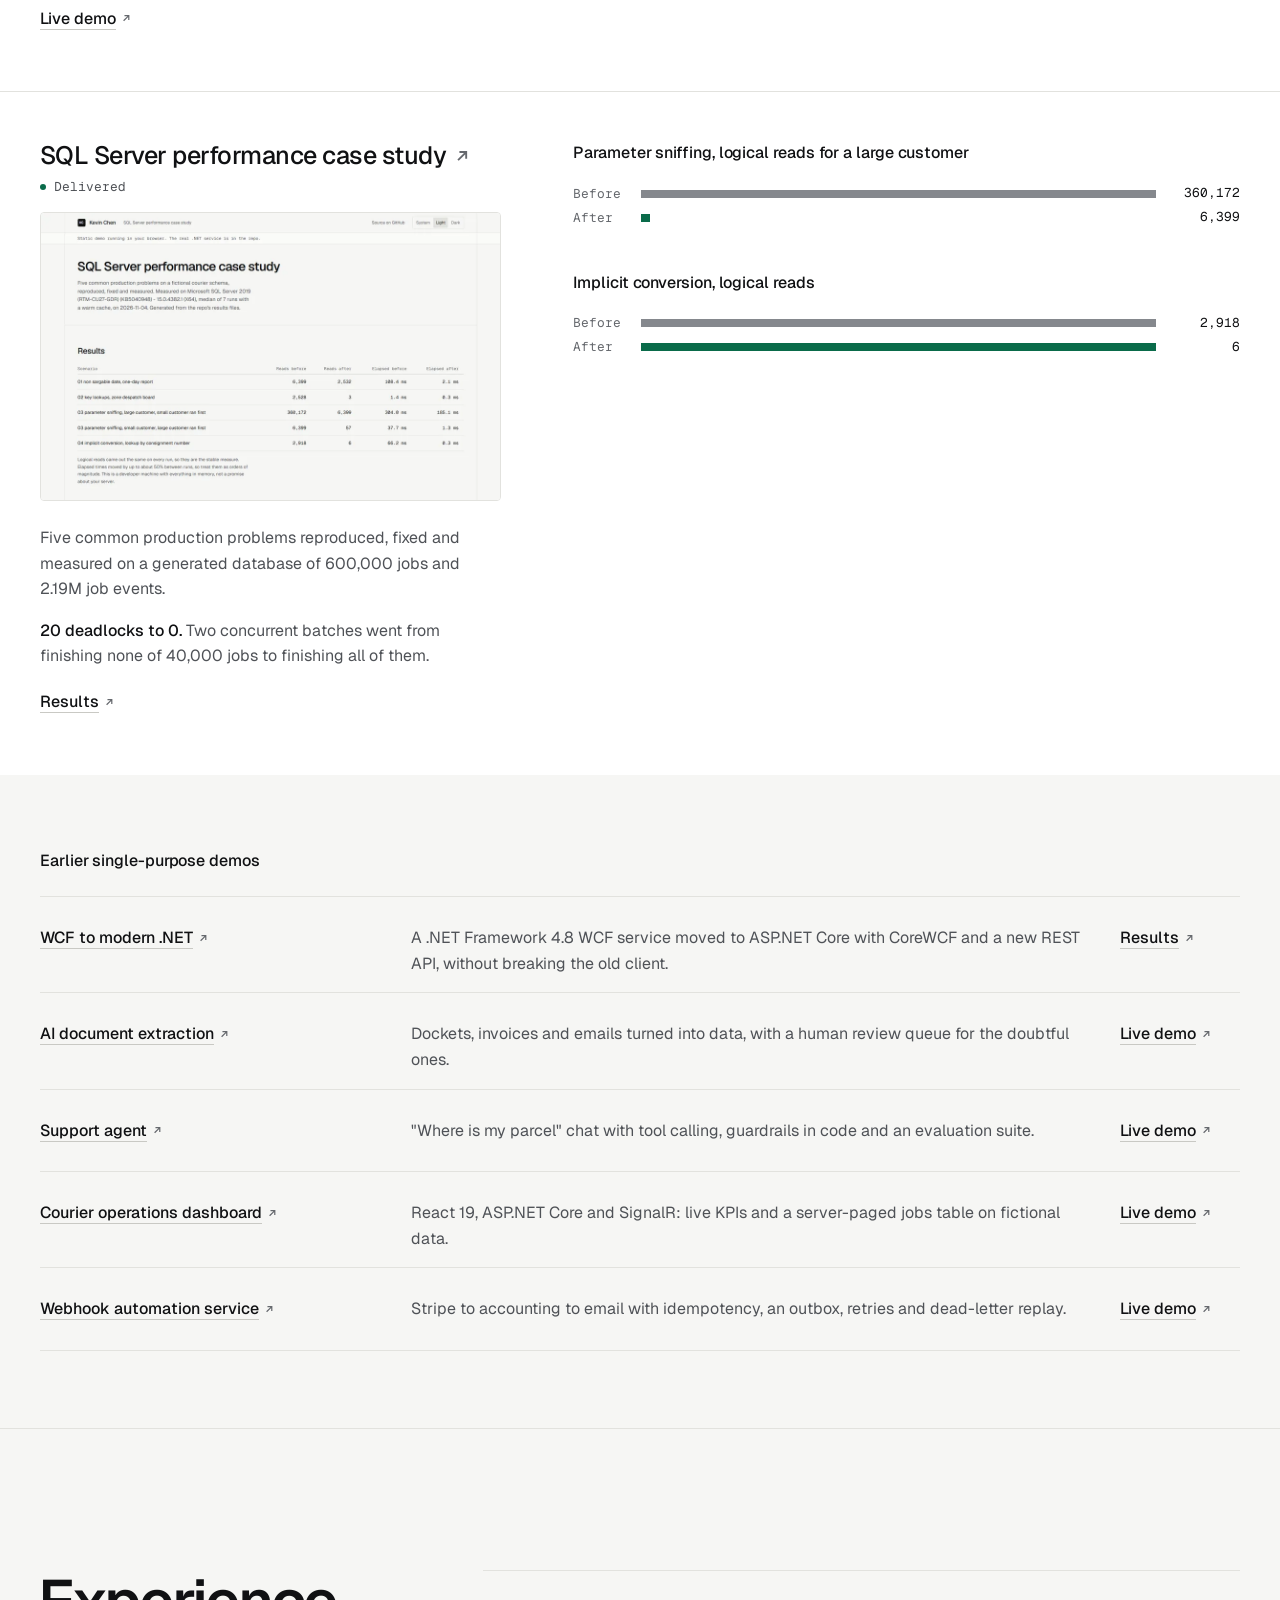
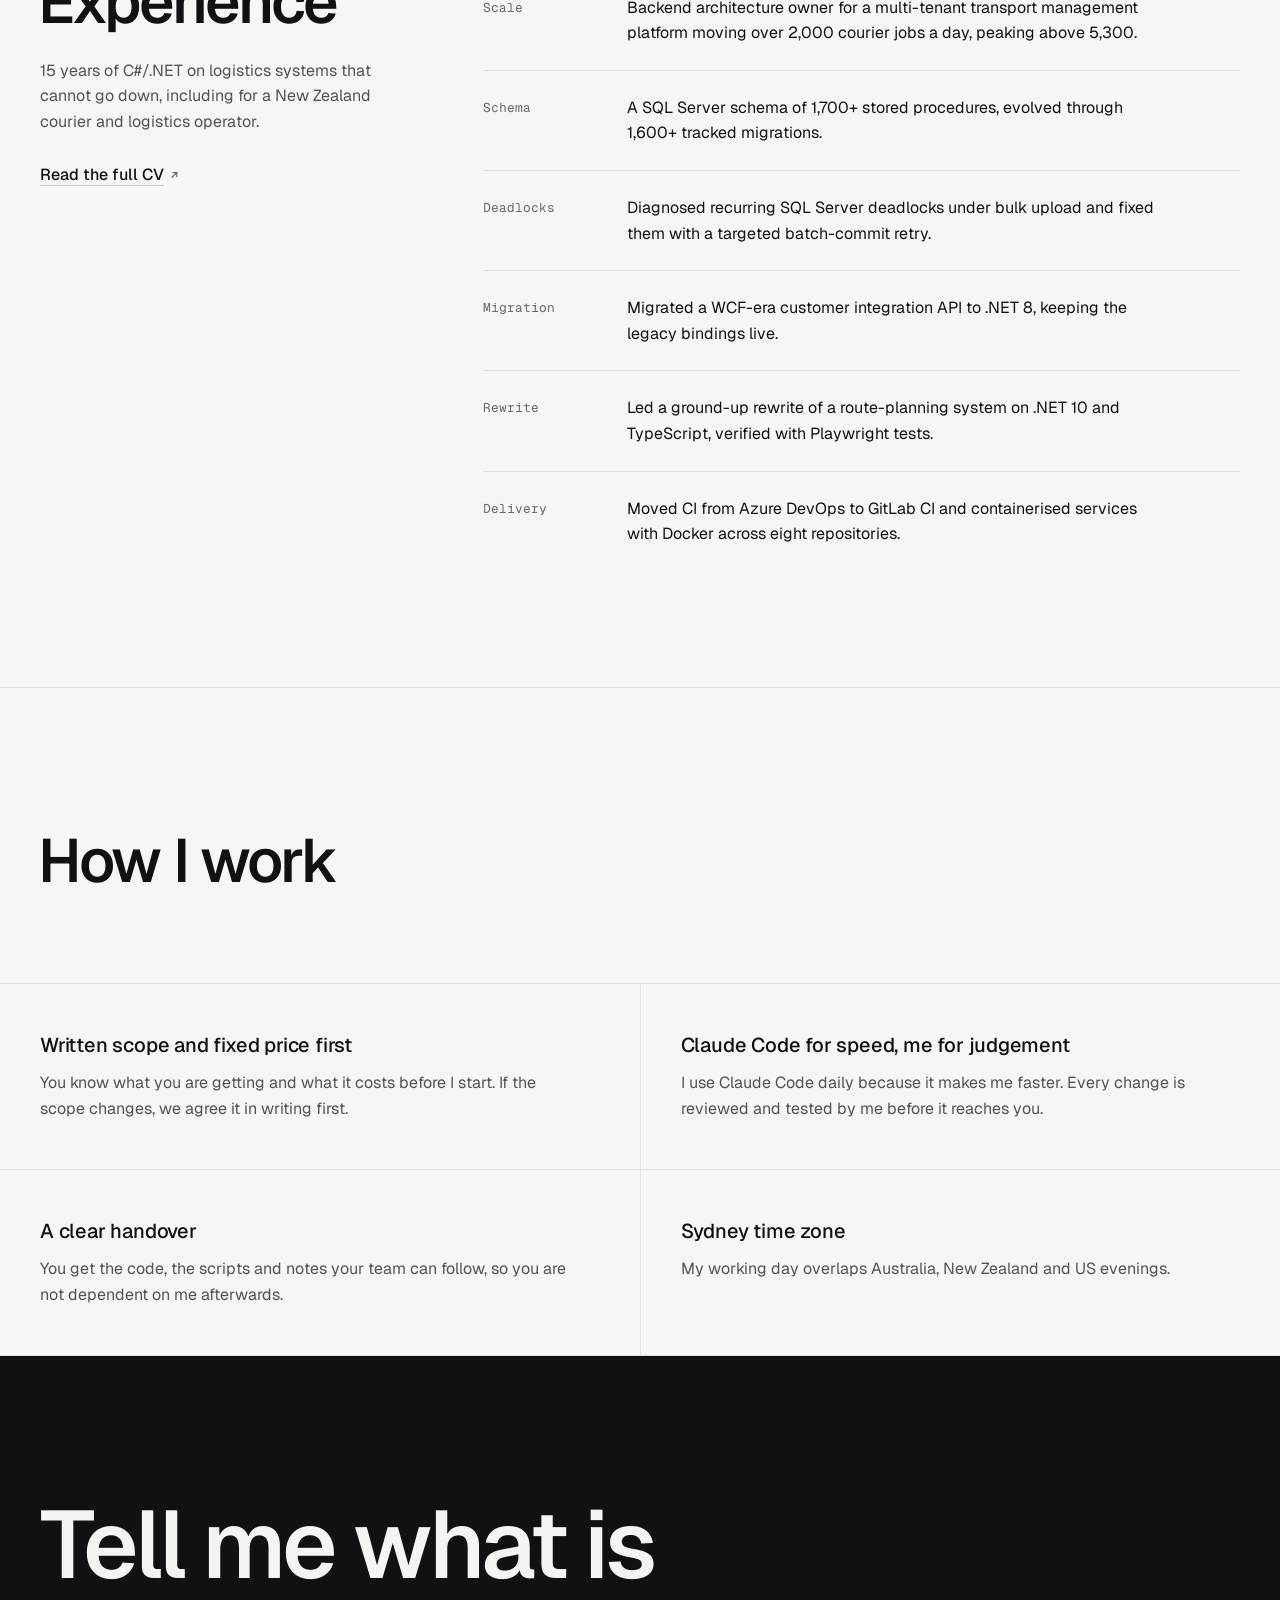
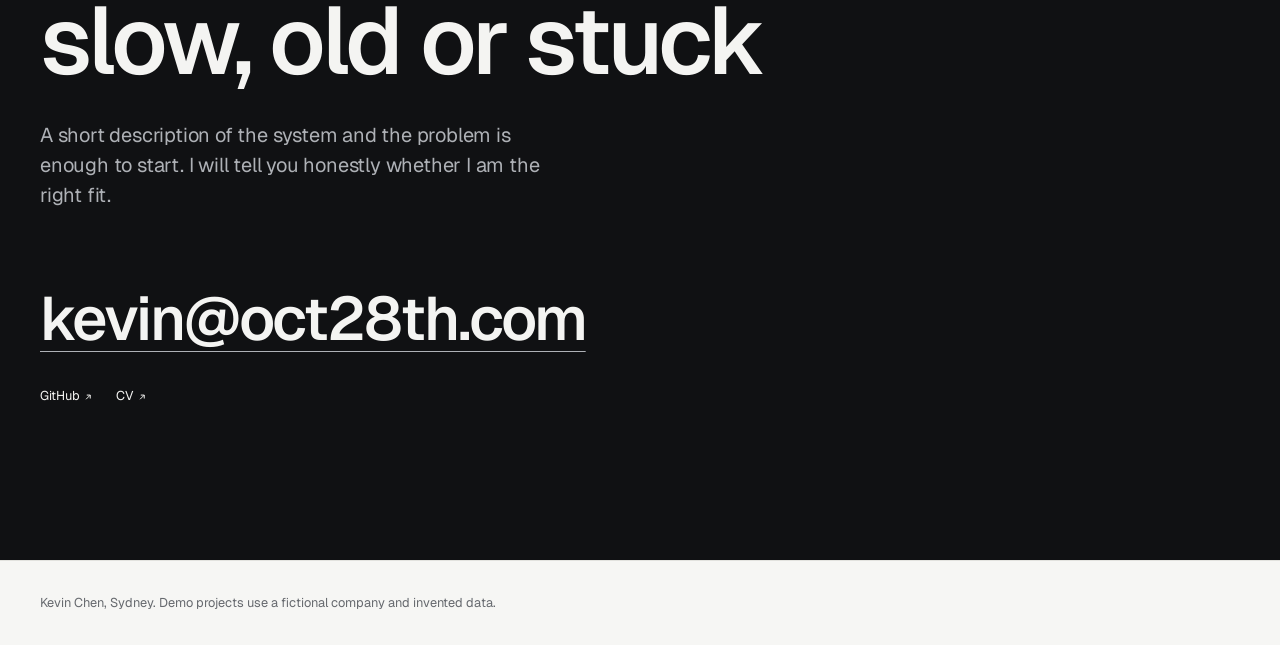
==== commit 4c7ad58c: "Work: Kevin Transit demo is back; state that the live demo uses 1,500 orders and the 600,000 figures" ====
--- a/index.html
+++ b/index.html
@@ -165,11 +165,11 @@
               </a>
               <p>A small Sydney courier firm run end to end. Customers get a quote, pay and follow the parcel. Dispatchers assign drivers on a live board. Drivers finish each job on their phone with a photo and a signature. Sign in as a customer, dispatcher, driver or admin with one click, or create your own customer account with email confirmation. New drivers are invited by the admin, set their own password and start taking jobs once approved.</p>
               <p class="result"><strong>Built to be used, not shown.</strong> Orders follow one state machine that rejects illegal moves and writes an audit record for every change. Accounts have roles, password reset and driver approval, and every visitor works in an isolated session. ASP.NET Core 10 with EF Core and stored procedures, SQL Server, SignalR, React and TypeScript, all in containers with settings in environment variables.</p>
-              <p class="case-extra"><a class="textlink" href="https://transit.oct28th.com/" target="_blank" rel="noopener">Live demo<svg class="ext" aria-hidden="true" focusable="false"><use href="#ext"/></svg><span class="sr"> (opens in a new tab)</span></a> <span class="demo-note">Demo paused until 1 December: the free database quota for November is used up.</span></p>
+              <p class="case-extra"><a class="textlink" href="https://transit.oct28th.com/" target="_blank" rel="noopener">Live demo<svg class="ext" aria-hidden="true" focusable="false"><use href="#ext"/></svg><span class="sr"> (opens in a new tab)</span></a></p>
             </div>
             <div class="case-proof">
               <p class="result"><strong>Live updates in about 0.3 seconds.</strong> A dispatcher assigns a job in one browser and a second window shows it in 290 to 330 ms. The end-to-end test measures this against the live site and fails at one second.</p>
-              <p class="result"><strong>600,000 orders and 4.2 million events to search.</strong> Searching by order number takes about 0.14 s and a free-text search about 0.7 s, measured over the internet. The first search after a quiet spell is slower.</p>
+              <p class="result"><strong>Built and measured on 600,000 orders and 4.2 million events.</strong> On that generated data set, searching by order number took about 0.14 s and a free-text search about 0.7 s, measured over the internet. The live demo runs on a smaller set of 1,500 orders to stay inside a free database allowance; the same generator makes either size.</p>
               <p class="result"><strong>The first open can be slow.</strong> The first time you open the demo it needs a moment to load and wake up, so please give it a little while. After that it is quick.</p>
             </div>
           </article>
--- a/styles.css
+++ b/styles.css
@@ -547,7 +547,6 @@
 }
 
 .case-extra { position: relative; z-index: 1; width: fit-content; margin-top: var(--s-2); }
-.demo-note { color: var(--ink-2); margin-left: var(--s-2); }
 
 .case-proof { margin-top: var(--s-10); }
 
